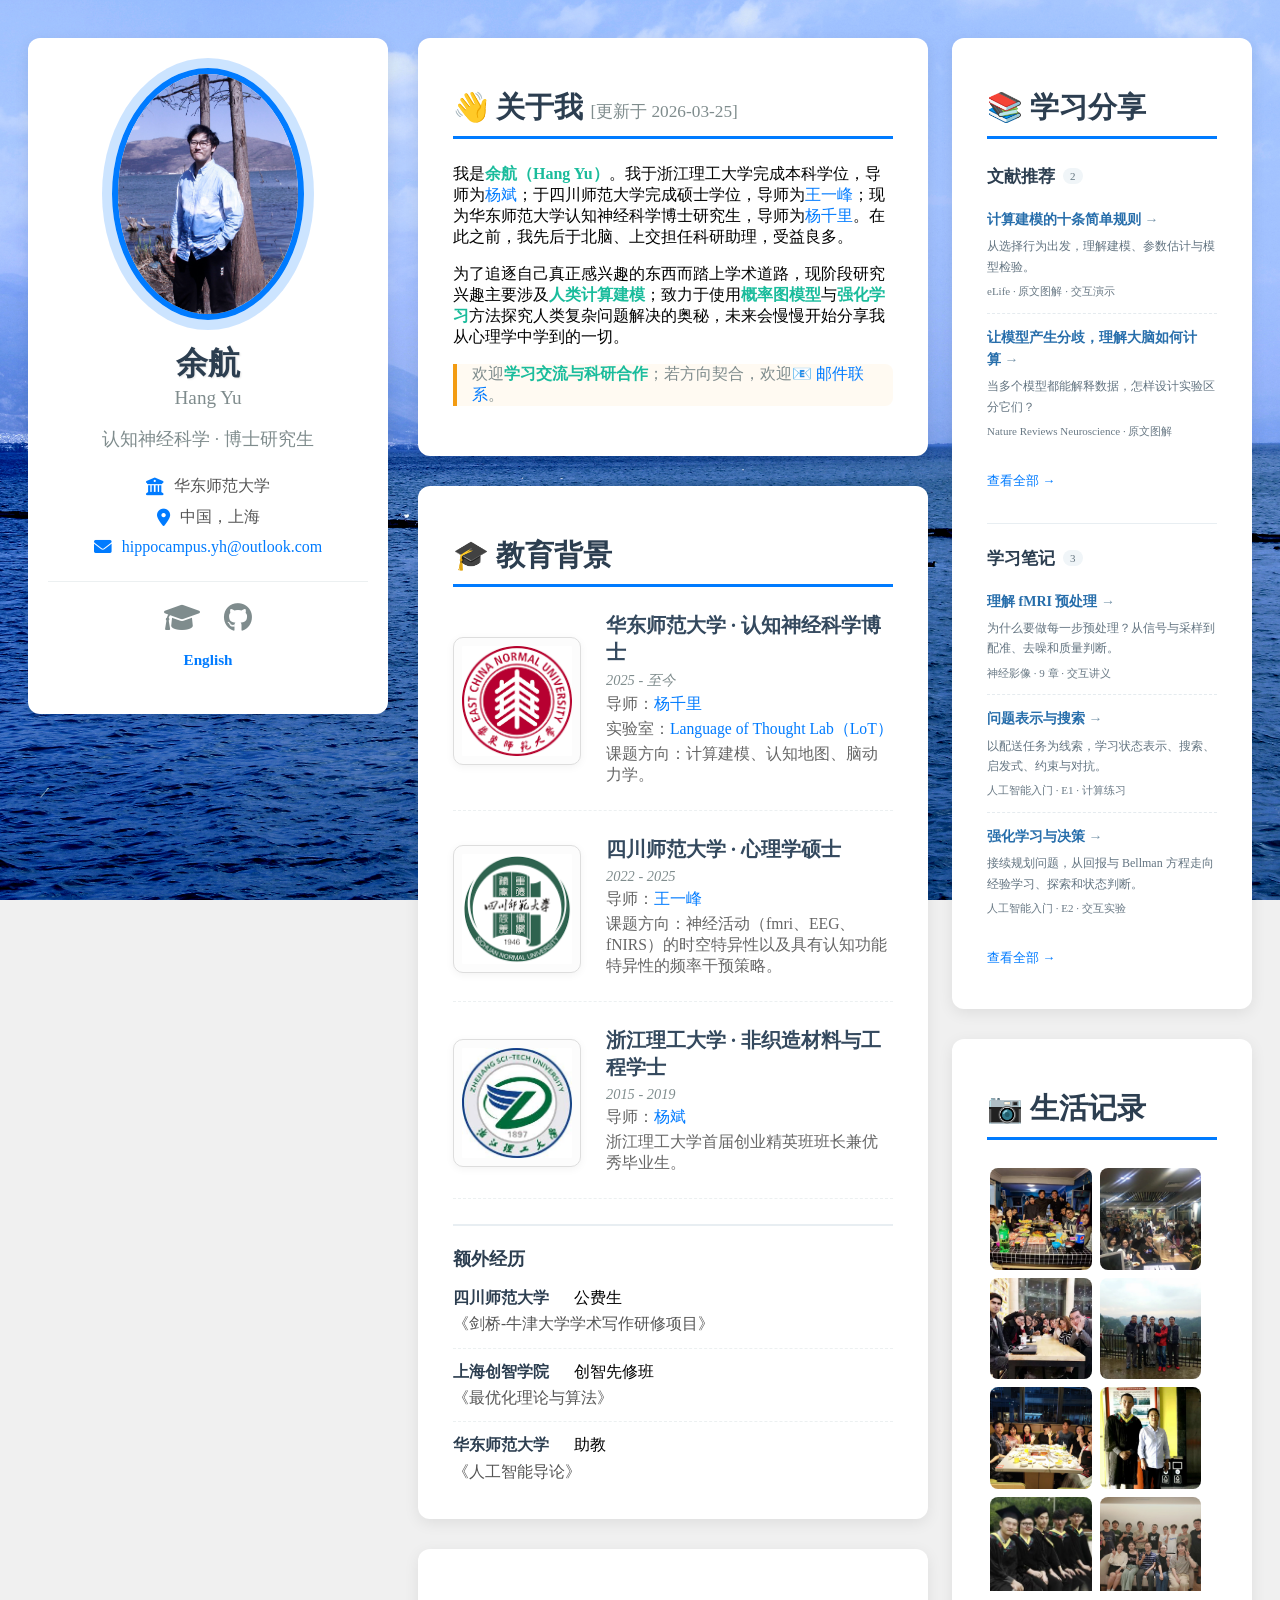
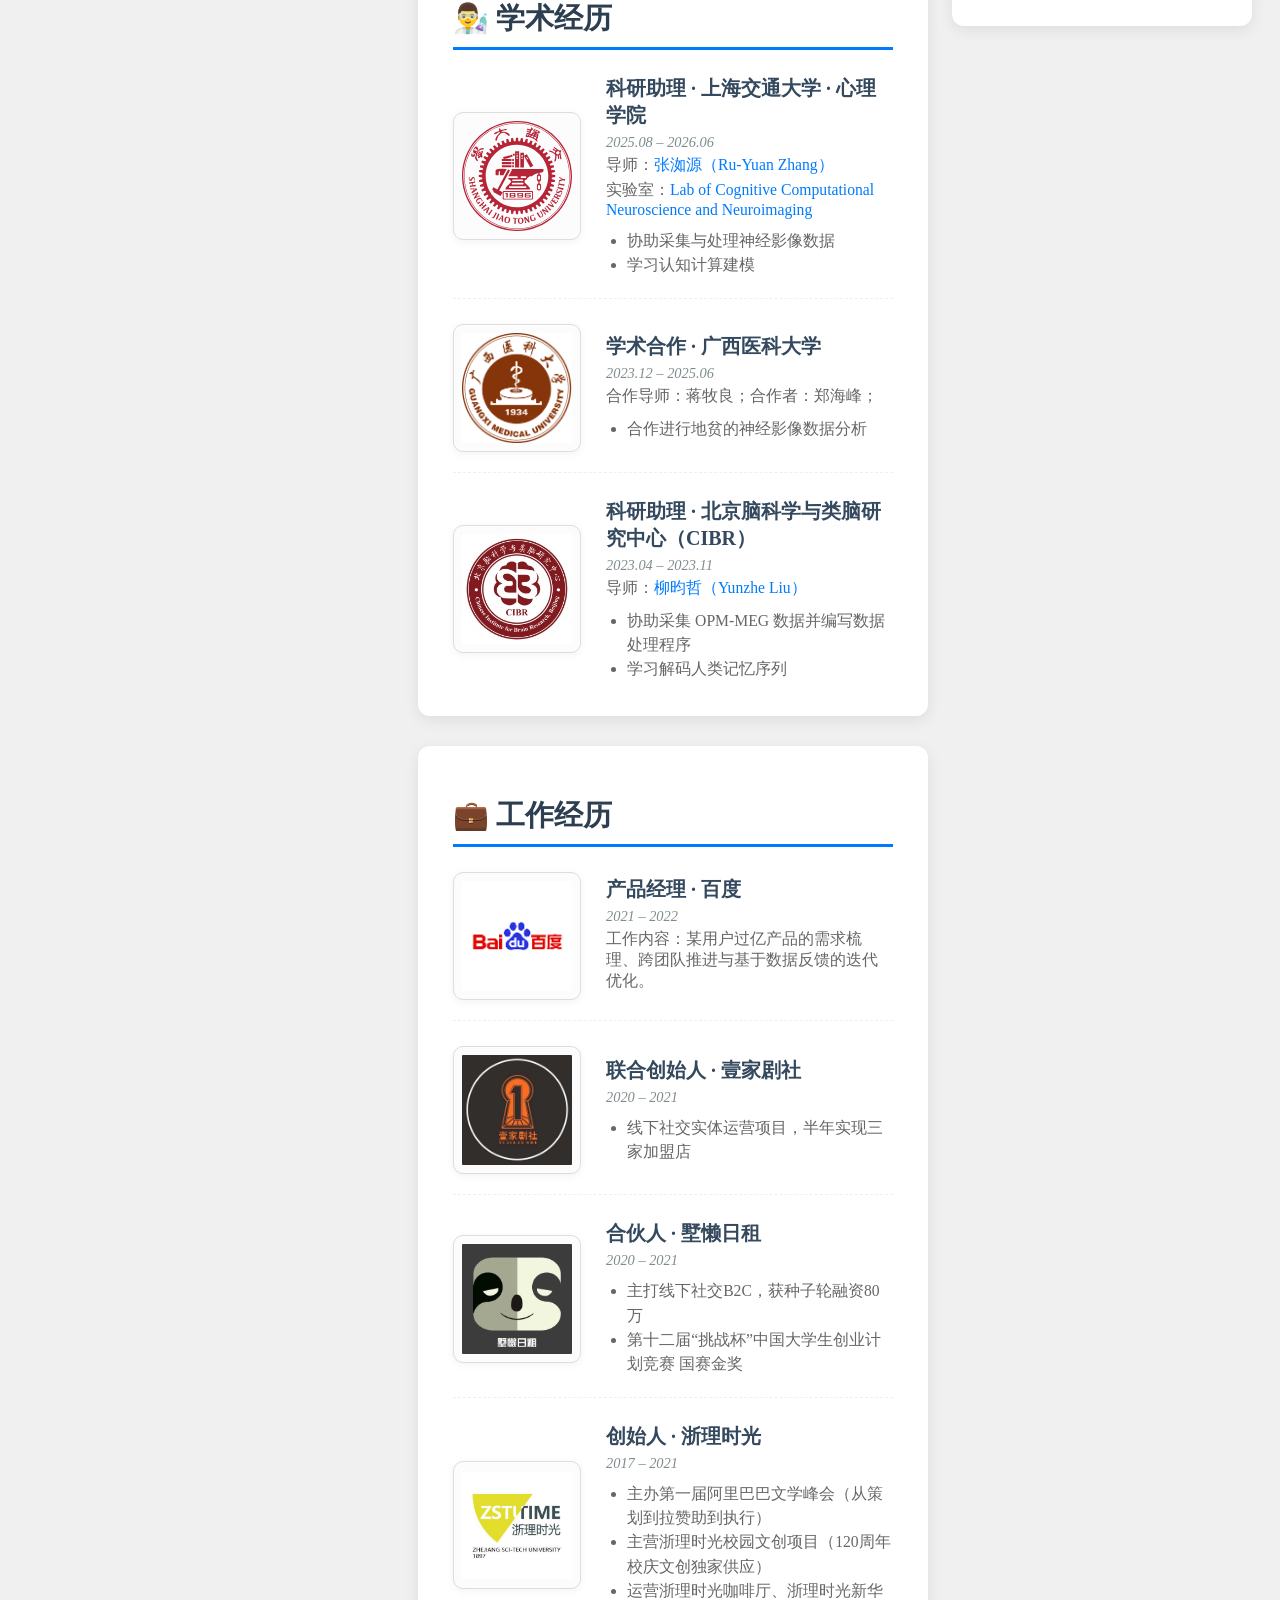
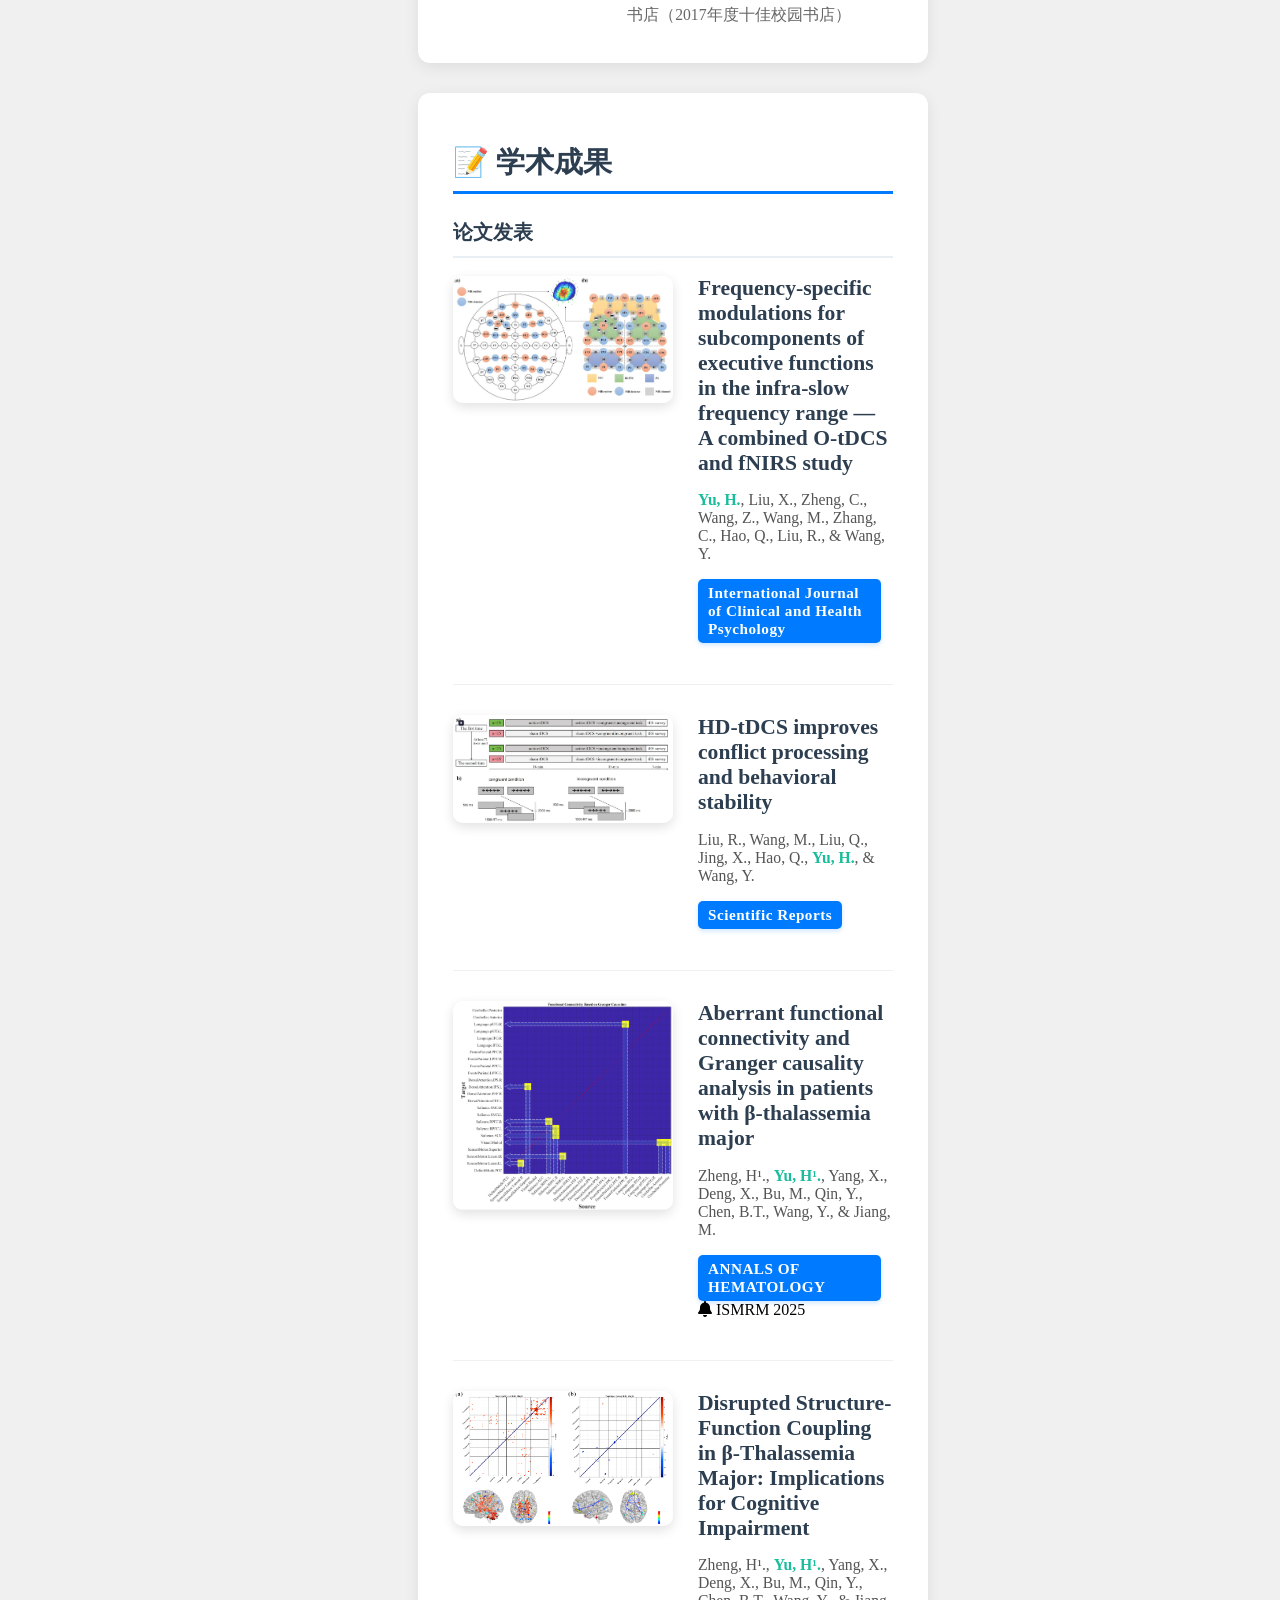
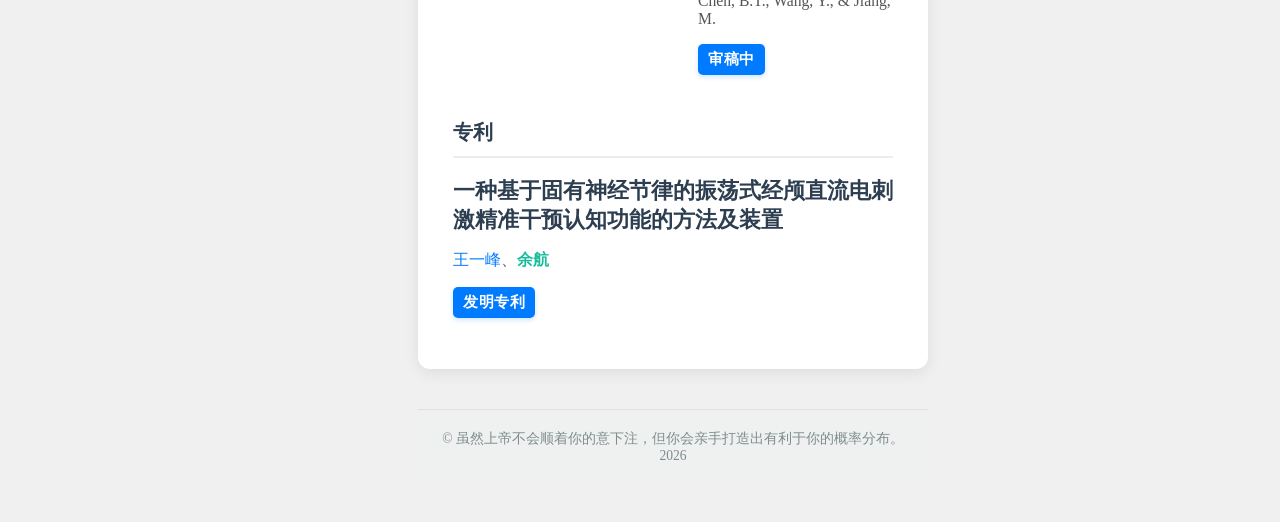
==== index.html @ a7cdc1f5 "更新" ====
<!DOCTYPE html>
<html lang="zh-CN">
<head>
    <meta charset="UTF-8">
    <meta name="viewport" content="width=device-width, initial-scale=1.0">
    <title>余航 · 个人主页</title>
    <link href="https://fonts.googleapis.com/css2?family=Roboto:wght@300;400;700&family=Noto+Sans+SC:wght@400;700&display=swap" rel="stylesheet">
    <link rel="stylesheet" href="https://cdnjs.cloudflare.com/ajax/libs/font-awesome/6.0.0-beta3/css/all.min.css">
    
    <style>
        body {
            background-image: url('images/bg.JPG'); 
            background-size: cover; 
            background-repeat: no-repeat;
            background-attachment: fixed; 
            background-position: center center;
            background-color: #f0f0f0; 
        }
        .container {
            max-width: 1560px;
            margin: 0 auto;
            padding: 30px 20px;
            display: flex;
            flex-direction: row;
            gap: 30px;
        }
        .content-columns {
            display: flex;
            flex: 1;
            gap: 24px;
            align-items: flex-start;
            min-width: 0;
        }

        h1, h2, h3 {
            color: #2c3e50;
            margin-top: 0;
            font-weight: 700;
        }
        h2 {
            font-size: 1.8em;
            padding-bottom: 8px;
            border-bottom: 3px solid #007bff;
            margin-bottom: 25px;
            padding-top: 15px;
            position: relative;
            overflow: hidden;
        }
        h2::before {
            content: '';
            position: absolute;
            bottom: 0;
            left: 0;
            width: 0;
            height: 3px;
            background-color: #007bff;
            transition: width 0.4s ease-out;
        }
        .section-card:hover h2::before {
            width: 100%;
        }

        a {
            color: #007bff;
            text-decoration: none;
            transition: color 0.3s ease, transform 0.2s ease;
        }
        a:hover {
            color: #007bff;
            text-decoration: underline;
            transform: translateY(-1px);
        }
        strong {
            font-weight: 700;
            color: #1abc9c;
        }

        .sidebar {
            width: 320px;
            flex-shrink: 0;
            background-color: #ffffff;
            border-radius: 12px;
            padding: 30px 20px;
            box-shadow: 0 4px 15px rgba(0, 0, 0, 0.08);
            text-align: center;
            position: sticky;
            top: 30px;
            align-self: flex-start;
            transition: all 0.3s ease-in-out;
        }
        .sidebar:hover {
            box-shadow: 0 8px 25px rgba(0, 0, 0, 0.12);
        }

        .sidebar-avatar {
            width: 180px;
            height: 240px; 
            border-radius: 50%; 
            object-fit: cover;
            margin-bottom: 20px;
            border: 6px solid #007bff;
            box-shadow: 0 0 0 10px rgba(0, 123, 255, 0.2); 
            transition: transform 0.4s ease-in-out;
        }

        .sidebar-avatar:hover {
            transform: scale(1.05) rotate(2deg);
            box-shadow: 0 0 0 10px rgba(0, 123, 255, 0.2); 
        }

        .sidebar-name-en {
            font-size: 2em;
            margin-bottom: 0;
            color: #2c3e50;
            text-shadow: 1px 1px 2px rgba(0,0,0,0.1);
            line-height: 1.2;
        }
        .sidebar-name-cn {
            font-size: 1.2em; 
            color: #7f8c8d;
            margin-top: 5px;
            margin-bottom: 15px;
            font-weight: 400;
        }
        
        .sidebar-title {
            color: #7f8c8d;
            margin-bottom: 25px;
            font-size: 1.1em;
        }
        .sidebar-info p {
            margin: 10px 0;
            font-size: 1em;
            color: #555;
            display: flex;
            align-items: center;
            justify-content: center;
            gap: 10px;
        }
        .sidebar-info i {
            color: #007bff;
            font-size: 1.1em;
        }
        .social-links {
            margin-top: 25px;
            border-top: 1px solid #ecf0f1;
            padding-top: 20px;
        }
        .social-links a {
            font-size: 1.8em;
            margin: 0 10px;
            color: #7f8c8d;
            transition: color 0.3s, transform 0.3s;
        }
        .social-links a:hover {
            color: #007bff;
            transform: translateY(-3px) scale(1.1);
        }
        .lang-switch {
            margin-top: 16px;
            font-size: 0.95em;
            color: #7f8c8d;
        }
        .lang-switch a {
            font-weight: 600;
        }

        .main-content {
            flex: 1;
            min-width: 0;
        }
        .share-column {
            width: 300px;
            flex-shrink: 0;
            position: sticky;
            top: 30px;
        }
        .share-card {
            margin-bottom: 0;
        }
        .share-status {
            margin: 8px 0 0;
            font-size: 1em;
            color: #666;
            line-height: 1.7;
        }
        .section-card {
            background-color: #ffffff;
            padding: 35px;
            border-radius: 12px;
            box-shadow: 0 4px 15px rgba(0, 0, 0, 0.08);
            margin-bottom: 30px;
            transition: all 0.3s ease-in-out;
        }
        .section-card:hover {
            box-shadow: 0 8px 25px rgba(0, 0, 0, 0.12);
            transform: translateY(-5px);
        }


        .photo-card { margin-top: 24px; margin-bottom: 0; }
        .photo-card:hover { transform: none; }
         .photo-grid {
            display: grid;
            grid-template-columns: repeat(2, minmax(0, 1fr));
            gap: 8px;
            max-height: 420px;
            overflow-y: auto;
            overflow-x: hidden;
            scrollbar-gutter: stable;
            scrollbar-width: thin;
            scrollbar-color: #a5b4c1 #f1f4f6;
            padding: 3px 6px 3px 3px;
            overscroll-behavior-y: contain;
        }
        .photo-grid::-webkit-scrollbar { width: 8px; }
        .photo-grid::-webkit-scrollbar-track { background: #f1f4f6; border-radius: 4px; }
        .photo-grid::-webkit-scrollbar-thumb { background: #a5b4c1; border-radius: 4px; }
        .photo-grid:not(:empty) { margin-top: 14px; }
        .photo-grid button { display: block; width: 100%; aspect-ratio: 1; padding: 0; border: 0; border-radius: 8px; overflow: hidden; cursor: zoom-in; background: #f4f7f8; }
        .photo-grid img { width: 100%; height: 100%; object-fit: cover; display: block; transition: transform 0.35s ease; }
        .photo-grid button:hover img, .photo-grid button:focus-visible img { transform: scale(1.08); }
        .photo-grid button:focus-visible { outline: 2px solid #007bff; outline-offset: 2px; }
        .lightbox { position: fixed; inset: 0; z-index: 1000; display: flex; align-items: center; justify-content: center; padding: 64px 76px 36px; }
        .lightbox[hidden] { display: none !important; }
        .lightbox-backdrop { position: absolute; inset: 0; background: rgba(20, 24, 28, 0.88); }
        .lightbox-figure { position: relative; z-index: 1; margin: 0; max-width: 100%; max-height: 100%; display: flex; flex-direction: column; align-items: center; gap: 12px; }
        .lightbox-figure img { max-width: min(1100px, 100%); max-height: calc(100vh - 150px); width: auto; height: auto; object-fit: contain; border-radius: 10px; box-shadow: 0 12px 40px rgba(0, 0, 0, 0.35); background: #111; }
        .lightbox-figure figcaption { color: #fff; font-size: 0.95em; line-height: 1.5; text-align: center; background: rgba(0, 0, 0, 0.55); border-radius: 999px; padding: 4px 12px; }
        .lightbox-figure figcaption:empty { display: none; }
        .lightbox-close, .lightbox-nav { position: absolute; z-index: 2; border: 0; background: rgba(255, 255, 255, 0.16); color: #fff; cursor: pointer; border-radius: 999px; line-height: 1; }
        .lightbox-close:hover, .lightbox-nav:hover, .lightbox-close:focus-visible, .lightbox-nav:focus-visible { background: rgba(255, 255, 255, 0.32); }
        .lightbox-close { top: 18px; right: 18px; width: 42px; height: 42px; font-size: 28px; }
        .lightbox-nav { top: 50%; width: 46px; height: 46px; font-size: 34px; transform: translateY(-50%); }
        .lightbox-prev { left: 16px; }
        .lightbox-next { right: 16px; }

        .exp-item {
            display: flex;
            margin-bottom: 25px;
            padding-bottom: 20px;
            border-bottom: 1px dashed #ecf0f1;
            align-items: center;
        }
        .exp-item:last-of-type {
            border-bottom: none;
            margin-bottom: 0;
            padding-bottom: 0;
        }
        .exp-logo {
            width: 110px;
            height: 110px;
            flex-shrink: 0;
            margin-right: 25px;
            border: 1px solid #ddd;
            border-radius: 10px;
            object-fit: contain;
            padding: 8px;
            background-color: #fcfcfc;
            box-shadow: 0 2px 8px rgba(0,0,0,0.05);
            transition: transform 0.3s ease, box-shadow 0.3s ease;
        }
        .exp-logo:hover {
            transform: scale(1.08) rotate(-2deg);
            box-shadow: 0 5px 15px rgba(0,0,0,0.1);
        }
        .exp-details {
            flex-grow: 1;
            text-align: left;
        }
        .exp-details h3 {
            font-size: 1.25em;
            margin-bottom: 5px;
            color: #34495e;
        }
        .exp-details p {
            margin: 4px 0;
            font-size: 0.98em;
            color: #666;
        }
        .exp-details .time-period {
            font-style: italic;
            color: #7f8c8d;
            font-size: 0.9em;
        }
        .exp-details a {
            font-weight: 500;
        }


        .extra-edu { margin-top: 8px; padding-top: 4px; border-top: 2px solid #e8eef2; }
        .extra-edu > h3 { font-size: 1.15em; margin: 16px 0 4px; }
        .extra-edu-list { list-style: none; margin: 0; padding: 0; }
        .extra-edu-list li { display: flex; flex-wrap: wrap; align-items: baseline; column-gap: 18px; row-gap: 2px; padding: 11px 0; border-bottom: 1px dashed #ecf0f1; font-size: 0.98em; line-height: 1.55; color: #555; }
        .extra-edu-list li:last-child { border-bottom: none; padding-bottom: 0; }
        .extra-edu-org { min-width: 6.6em; font-weight: 700; color: #2c3e50; }
        .extra-edu-role { min-width: 5.6em; font-weight: 400; color: #000; }
        .extra-edu-course { flex: 1 1 14em; }

        .publication-item {
            display: flex;
            margin-bottom: 30px;
            padding-bottom: 25px;
            border-bottom: 1px solid #f0f0f0;
            gap: 25px;
            align-items: flex-start;
            transition: background-color 0.3s;
        }
        .works-subsection .publication-item:last-of-type {
            border-bottom: none;
            margin-bottom: 0;
            padding-bottom: 0;
        }
        .works-subsection {
            margin-bottom: 4px;
        }
        .works-subsection > h3 {
            font-size: 1.22em;
            color: #2c3e50;
            margin: 28px 0 18px 0;
            font-weight: 600;
            padding-bottom: 10px;
            border-bottom: 2px solid #e8eef2;
        }
        .works-subsection:first-of-type > h3 {
            margin-top: 6px;
        }
        .patent-item {
            display: block;
            margin-bottom: 0;
            padding-bottom: 0;
        }
        .patent-item .pub-details {
            max-width: 100%;
        }
        .publication-item:hover {
            background-color: #fdfdfd;
        }
        .pub-image {
            width: 220px;
            flex-shrink: 0;
        }
        .pub-image img {
            width: 100%;
            height: auto;
            border-radius: 10px;
            box-shadow: 0 4px 12px rgba(0, 0, 0, 0.12);
            transition: transform 0.4s ease-in-out, box-shadow 0.4s ease;
        }
        .pub-image img:hover {
            transform: scale(1.05) rotate(1deg);
            box-shadow: 0 8px 20px rgba(0, 0, 0, 0.2);
        }
        .pub-details {
            flex-grow: 1;
        }
        .pub-details h3 {
            font-size: 1.35em;
            margin-bottom: 8px;
        }
        .pub-details .authors {
            margin-bottom: 12px;
            color: #555;
            font-size: 0.98em;
        }
        .pub-details .venue {
            display: inline-block;
            background-color: #007bff;
            color: white;
            padding: 5px 10px;
            border-radius: 5px;
            font-weight: 600;
            font-size: 0.95em;
            margin-right: 12px;
            letter-spacing: 0.5px;
            box-shadow: 0 2px 5px rgba(0, 123, 255, 0.2);
        }
        .pub-links a {
            margin-right: 12px;
            font-weight: 600;
            color: #007bff;
        }
        .pub-links .badge {
            float: right;
            margin-top: 2px;
        }

        .footer {
            text-align: center;
            margin-top: 40px;
            padding: 20px;
            font-size: 0.85em;
            color: #7f8c8d;
            background-color: #eef1f0;
            border-top: 1px solid #e0e0e0;
            border-radius: 0 0 12px 12px;
        }

        @media (max-width: 992px) {
            .photo-grid { grid-template-columns: repeat(auto-fill, minmax(140px, 1fr)); }
            .container {
                flex-direction: column;
                padding: 20px;
            }
            .sidebar {
                width: 100%;
                margin-bottom: 30px;
                position: static;
                top: auto;
            }
            .content-columns {
                width: 100%;
                flex-direction: column;
            }
            .share-column {
                width: 100%;
                position: static;
                top: auto;
            }
        }
        @media (max-width: 768px) {
            h2 { font-size: 1.6em; }
            .sidebar-avatar {
                width: 120px;
                height: 160px;
            }
            .sidebar-name-en { font-size: 1.8em; }
            .sidebar-name-cn { font-size: 1em; }
            .publication-item {
                flex-direction: column;
                align-items: center;
            }
            .pub-image {
                width: 80%;
                max-width: 250px;
                margin-bottom: 15px;
            }
            .pub-details {
                text-align: center;
            }
        }
        @media (max-width: 576px) {
            .extra-edu-list li { flex-direction: column; align-items: center; row-gap: 2px; text-align: center; }
            .lightbox { padding: 58px 14px 72px; }
            .lightbox-nav { top: auto; bottom: 16px; transform: none; }
            .container {
                padding: 15px;
            }
            .exp-item {
                flex-direction: column;
                text-align: center;
                align-items: center;
            }
            .exp-logo {
                margin-right: 0;
                margin-bottom: 15px;
            }
        }
    </style>
    <link rel="stylesheet" href="mobile.css" media="(max-width: 600px) and (orientation: portrait)">
<link rel="stylesheet" href="sharing.css">
</head>
<body>

    <div class="container">
        <div class="sidebar">
            
            <img src="images/hangyu.JPG" alt="余航" class="sidebar-avatar">
            
            <h1 class="sidebar-name-en">余航</h1>
            <p class="sidebar-name-cn">Hang Yu</p>

            <p class="sidebar-title">认知神经科学 · 博士研究生</p>
            
            <div class="sidebar-info">
                <p><i class="fas fa-university"></i> 华东师范大学</p>
                <p><i class="fas fa-map-marker-alt"></i> 中国，上海</p>
                <p><i class="fas fa-envelope"></i> <a href="mailto:hippocampus.yh@outlook.com">hippocampus.yh@outlook.com</a></p>
            </div>
            
            <div class="social-links">
                <a href="https://scholar.google.com/citations?user=_Ym4jM0AAAAJ&hl=zh-CN" title="Google Scholar" target="_blank"><i class="fas fa-graduation-cap"></i></a>
                <a href="https://github.com/Duke-Hange" title="GitHub" target="_blank"><i class="fab fa-github"></i></a>
            </div>
            <p class="lang-switch"><a href="en.html" lang="en" hreflang="en">English</a></p>
        </div>

        <div class="content-columns">
        <div class="main-content">

            <div class="section-card">
                <h2>👋 关于我 <span style="font-size: 0.6em; color: #7f8c8d; font-weight: normal;">[更新于 2026-03-25]</span></h2>
                <p>我是<strong>余航（Hang Yu）</strong>。我于浙江理工大学完成本科学位，导师为<a href="https://yjsxt.zstu.edu.cn/open/dsfc/search/F56F7CC7AD773059E0530100007F4C41" target="_blank" rel="noopener noreferrer">杨斌</a>；于四川师范大学完成硕士学位，导师为<a href="https://ibps.sicnu.edu.cn/p/16/?StId=st_app_news_i_x638514610151893184" target="_blank" rel="noopener noreferrer">王一峰</a>；现为华东师范大学认知神经科学博士研究生，导师为<a href="https://faculty.ecnu.edu.cn/_s9/yql2/main.psp" target="_blank" rel="noopener noreferrer">杨千里</a>。在此之前，我先后于北脑、上交担任科研助理，受益良多。</p>

                <p>为了追逐自己真正感兴趣的东西而踏上学术道路，现阶段研究兴趣主要涉及<strong>人类计算建模</strong>；致力于使用<strong>概率图模型</strong>与<strong>强化学习</strong>方法探究人类复杂问题解决的奥秘，未来会慢慢开始分享我从心理学中学到的一切。</p>

                                <blockquote style="border-left: 4px solid #f39c12; padding-left: 15px; margin: 15px 0; color: #7f8c8d; background-color: #fffaf2; border-radius: 0 8px 8px 0;">
                    <p style="margin: 0;">欢迎<strong>学习交流与科研合作</strong>；若方向契合，欢迎<a href="mailto:hippocampus.yh@outlook.com">📧 邮件联系</a>。</p>
                </blockquote>
            </div>

            <div class="section-card">
                <h2>🎓 教育背景</h2>

                <div class="exp-item">
                    <img src="images/Schools/华东师范大学.png" alt="华东师范大学" class="exp-logo">
                    <div class="exp-details">
                        <h3>华东师范大学 · 认知神经科学博士</h3>
                        <p class="time-period">2025 - 至今</p>
                        <p>导师：<a href="https://faculty.ecnu.edu.cn/_s9/yql2/main.psp" target="_blank" rel="noopener noreferrer">杨千里</a></p>
                        <p>实验室：<a href="https://qyanglab.github.io/about/" target="_blank" rel="noopener noreferrer">Language of Thought Lab（LoT）</a></p>
                        <p>课题方向：计算建模、认知地图、脑动力学。</p>
                    </div>
                </div>

                <div class="exp-item">
                    <img src="images/Schools/四川师范大学.png" alt="四川师范大学" class="exp-logo">
                    <div class="exp-details">
                        <h3>四川师范大学 · 心理学硕士</h3>
                        <p class="time-period">2022 - 2025</p>
                        <p>导师：<a href="https://ibps.sicnu.edu.cn/p/16/?StId=st_app_news_i_x638514610151893184" target="_blank" rel="noopener noreferrer">王一峰</a></p>
                        <p>课题方向：神经活动（fmri、EEG、fNIRS）的时空特异性以及具有认知功能特异性的频率干预策略。</p>
                    </div>
                </div>

                <div class="exp-item">
                    <img src="images/Schools/浙江理工大学.jpg" alt="浙江理工大学" class="exp-logo">
                    <div class="exp-details">
                        <h3>浙江理工大学 · 非织造材料与工程学士</h3>
                        <p class="time-period">2015 - 2019</p>
                        <p>导师：<a href="https://yjsxt.zstu.edu.cn/open/dsfc/search/F56F7CC7AD773059E0530100007F4C41" target="_blank" rel="noopener noreferrer">杨斌</a></p>
                        <p>浙江理工大学首届创业精英班班长兼优秀毕业生。</p>
                    </div>
                </div>

                <div class="extra-edu" id="extra-edu">
                    <h3>额外经历</h3>
                    <ul class="extra-edu-list">
                        <li>
                            <span class="extra-edu-org">四川师范大学</span>
                            <span class="extra-edu-role">公费生</span>
                            <span class="extra-edu-course">《剑桥-牛津大学学术写作研修项目》</span>
                        </li>
                        <li>
                            <span class="extra-edu-org">上海创智学院</span>
                            <span class="extra-edu-role">创智先修班</span>
                            <span class="extra-edu-course">《最优化理论与算法》</span>
                        </li>
                        <li>
                            <span class="extra-edu-org">华东师范大学</span>
                            <span class="extra-edu-role">助教</span>
                            <span class="extra-edu-course">《人工智能导论》</span>
                        </li>
                    </ul>
                </div>
            </div>

            <div class="section-card">
                <h2>👨‍🔬 学术经历</h2>

                <div class="exp-item">
                    <img src="images/Schools/上海交通大学.svg" alt="上海交通大学" class="exp-logo">
                    <div class="exp-details">
                        <h3>科研助理 · 上海交通大学 · 心理学院</h3>
                        <p class="time-period">2025.08 – 2026.06</p>
                        <p>导师：<a href="https://www.psy.pku.edu.cn/szdw/qzjy/jsyjy/zhry/index.htm" target="_blank" rel="noopener noreferrer">张洳源（Ru-Yuan Zhang）</a></p>
                        <p>实验室：<a href="https://ruyuanzhang.github.io/people.html" target="_blank" rel="noopener noreferrer">Lab of Cognitive Computational Neuroscience and Neuroimaging</a></p>
                        <ul style="margin: 10px 0 0 0; padding-left: 1.35em; color: #666; font-size: 0.98em; line-height: 1.55;">
                            <li>协助采集与处理神经影像数据</li>
                            <li>学习认知计算建模</li>
                        </ul>
                    </div>
                </div>

                <div class="exp-item">
                    <img src="images/Schools/广西医科大学.png" alt="广西医科大学" class="exp-logo">
                    <div class="exp-details">
                        <h3>学术合作 · 广西医科大学</h3>
                        <p class="time-period">2023.12 – 2025.06</p>
                        <p>合作导师：蒋牧良；合作者：郑海峰；</p>
                        <ul style="margin: 10px 0 0 0; padding-left: 1.35em; color: #666; font-size: 0.98em; line-height: 1.55;">
                            <li>合作进行地贫的神经影像数据分析</li>
                        </ul>
                    </div>
                </div>

                <div class="exp-item">
                    <img src="images/Schools/北京脑科学与类脑研究中心.jpg" alt="北京脑科学与类脑研究中心" class="exp-logo">
                    <div class="exp-details">
                        <h3>科研助理 · 北京脑科学与类脑研究中心（CIBR）</h3>
                        <p class="time-period">2023.04 – 2023.11</p>
                        <p>导师：<a href="https://brain.bnu.edu.cn/kytd/jsyjy/Ljs/18e25c12984e48eb966932924b9b76c7.htm" target="_blank" rel="noopener noreferrer">柳昀哲（Yunzhe Liu）</a></p>
                        <ul style="margin: 10px 0 0 0; padding-left: 1.35em; color: #666; font-size: 0.98em; line-height: 1.55;">
                            <li>协助采集 OPM-MEG 数据并编写数据处理程序</li>
                            <li>学习解码人类记忆序列</li>
                        </ul>
                    </div>
                </div>

            </div>

            <div class="section-card">
                <h2>💼 工作经历</h2>

                <div class="exp-item">
                    <img src="images/Schools/百度.png" alt="百度" class="exp-logo">
                    <div class="exp-details">
                        <h3>产品经理 · 百度</h3>
                        <p class="time-period">2021 – 2022</p>
                        <p>工作内容：某用户过亿产品的需求梳理、跨团队推进与基于数据反馈的迭代优化。</p>
                    </div>
                </div>

                <div class="exp-item">
                    <img src="images/Schools/壹家剧社.jpg" alt="壹家剧社" class="exp-logo">
                    <div class="exp-details">
                        <h3>联合创始人 · 壹家剧社</h3>
                        <p class="time-period">2020 – 2021</p>
                        <ul style="margin: 10px 0 0 0; padding-left: 1.35em; color: #666; font-size: 0.98em; line-height: 1.55;">
                            <li>线下社交实体运营项目，半年实现三家加盟店</li>
                        </ul>
                    </div>
                </div>

                <div class="exp-item">
                    <img src="images/Schools/墅懒日租.jpg" alt="墅懒日租" class="exp-logo">
                    <div class="exp-details">
                        <h3>合伙人 · 墅懒日租</h3>
                        <p class="time-period">2020 – 2021</p>
                        <ul style="margin: 10px 0 0 0; padding-left: 1.35em; color: #666; font-size: 0.98em; line-height: 1.55;">
                            <li>主打线下社交B2C，获种子轮融资80万</li>
                            <li>第十二届“挑战杯”中国大学生创业计划竞赛 国赛金奖</li>
                        </ul>
                    </div>
                </div>

                <div class="exp-item">
                    <img src="images/Schools/浙理时光.jpg" alt="浙理时光" class="exp-logo">
                    <div class="exp-details">
                        <h3>创始人 · 浙理时光</h3>
                        <p class="time-period">2017 – 2021</p>
                        <ul style="margin: 10px 0 0 0; padding-left: 1.35em; color: #666; font-size: 0.98em; line-height: 1.55;">
                            <li>主办第一届阿里巴巴文学峰会（从策划到拉赞助到执行）</li>
                            <li>主营浙理时光校园文创项目（120周年校庆文创独家供应）</li>
                            <li>运营浙理时光咖啡厅、浙理时光新华书店（2017年度十佳校园书店）</li>
                        </ul>
                    </div>
                </div>
            </div>

            <div class="section-card">
                <h2>📝 学术成果</h2>

                <div class="works-subsection">
                    <h3>论文发表</h3>

                <div class="publication-item">
                    <div class="pub-image">
                        <img src="images/publications/International Journal of Clinical and Health Psychology.png" alt="论文配图">
                    </div>
                    <div class="pub-details">
                        <h3>Frequency-specific modulations for subcomponents of executive functions in the infra-slow frequency range — A combined O-tDCS and fNIRS study</h3>
                        <p class="authors"><strong>Yu, H.</strong>, Liu, X., Zheng, C., Wang, Z., Wang, M., Zhang, C., Hao, Q., Liu, R., & Wang, Y.</p>
                        <p>
                            <span class="venue">International Journal of Clinical and Health Psychology</span>
                        </p>
                    </div>
                </div>
                
                <div class="publication-item">
                    <div class="pub-image">
                        <img src="images/publications/Scientific Reports.png" alt="论文配图">
                    </div>
                    <div class="pub-details">
                        <h3>HD-tDCS improves conflict processing and behavioral stability</h3>
                        <p class="authors">Liu, R., Wang, M., Liu, Q., Jing, X., Hao, Q., <strong>Yu, H.</strong>, & Wang, Y.</p>
                        <p>
                            <span class="venue">Scientific Reports</span>
                        </p>
                    </div>
                </div>
                
                <div class="publication-item">
                    <div class="pub-image">
                        <img src="images/publications/ANNALS OF HEMATOLOGY.png" alt="论文配图">
                    </div>
                    <div class="pub-details">
                        <h3>Aberrant functional connectivity and Granger causality analysis in patients with β-thalassemia major</h3>
                        <p class="authors">Zheng, H¹., <strong>Yu, H¹.</strong>, Yang, X., Deng, X., Bu, M., Qin, Y., Chen, B.T., Wang, Y., & Jiang, M.</p>
                        <p>
                            <span class="venue">ANNALS OF HEMATOLOGY</span>
                            <span class="pub-links">
                                <i class="fas fa-bell"></i> ISMRM 2025
                            </span>
                        </p>
                    </div>
                </div>

                <div class="publication-item">
                    <div class="pub-image">
                        <img src="images/publications/under review1.png" alt="论文配图">
                    </div>
                    <div class="pub-details">
                        <h3>Disrupted Structure-Function Coupling in β-Thalassemia Major: Implications for Cognitive Impairment</h3>
                        <p class="authors">Zheng, H¹., <strong>Yu, H¹.</strong>, Yang, X., Deng, X., Bu, M., Qin, Y., Chen, B.T., Wang, Y., & Jiang, M.</p>
                        <p>
                            <span class="venue">审稿中</span>
                        </p>
                    </div>
                </div>
                </div>

                <div class="works-subsection">
                    <h3>专利</h3>
                <div class="patent-item">
                    <div class="pub-details">
                        <h3>一种基于固有神经节律的振荡式经颅直流电刺激精准干预认知功能的方法及装置</h3>
                        <p class="authors"><a href="https://ibps.sicnu.edu.cn/p/16/?StId=st_app_news_i_x638514610151893184" target="_blank" rel="noopener noreferrer">王一峰</a>、<strong>余航</strong></p>
                        <p>
                            <span class="venue">发明专利</span>
                        </p>
                    </div>
                </div>
                </div>
            </div>
            


            <div class="footer">
                &copy; 虽然上帝不会顺着你的意下注，但你会亲手打造出有利于你的概率分布。2026
            </div>

        </div>

        <div class="share-column">
            <div class="section-card share-card">
<!-- SHARING:START -->
<h2>📚 学习分享</h2><section class="share-section"><h3>文献推荐<span class="share-count">2</span></h3><ul class="share-list"><li><a class="share-entry" href="learning/ten-simple-rules/index.html"><span class="share-entry-title">计算建模的十条简单规则</span><span class="share-entry-summary">从选择行为出发，理解建模、参数估计与模型检验。</span><span class="share-entry-meta">eLife · 原文图解 · 交互演示</span></a></li><li><a class="share-entry" href="learning/model-disagreement/index.html"><span class="share-entry-title">让模型产生分歧，理解大脑如何计算</span><span class="share-entry-summary">当多个模型都能解释数据，怎样设计实验区分它们？</span><span class="share-entry-meta">Nature Reviews Neuroscience · 原文图解</span></a></li></ul><a class="share-more" href="learning/index.html#papers">查看全部 →</a></section><section class="share-section"><h3>学习笔记<span class="share-count">3</span></h3><ul class="share-list"><li><a class="share-entry" href="learning/fmri/index.html"><span class="share-entry-title">理解 fMRI 预处理</span><span class="share-entry-summary">为什么要做每一步预处理？从信号与采样到配准、去噪和质量判断。</span><span class="share-entry-meta">神经影像 · 9 章 · 交互讲义</span></a></li><li><a class="share-entry" href="learning/planning.html"><span class="share-entry-title">问题表示与搜索</span><span class="share-entry-summary">以配送任务为线索，学习状态表示、搜索、启发式、约束与对抗。</span><span class="share-entry-meta">人工智能入门 · E1 · 计算练习</span></a></li><li><a class="share-entry" href="learning/reinforcement-learning.html"><span class="share-entry-title">强化学习与决策</span><span class="share-entry-summary">接续规划问题，从回报与 Bellman 方程走向经验学习、探索和状态判断。</span><span class="share-entry-meta">人工智能入门 · E2 · 交互实验</span></a></li></ul><a class="share-more" href="learning/index.html#notes">查看全部 →</a></section>
<!-- SHARING:END -->
            </div>
            <div class="section-card photo-card" id="photo-wall">
                <h2>📷 生活记录</h2>
                <p class="share-status" id="photo-empty">照片整理中，敬请期待。</p>
                <div class="photo-grid" id="photo-grid" tabindex="0" role="region" aria-label="生活记录照片，可上下滚动"></div>
            </div>
        </div>

        </div>
    </div>

    <div class="lightbox" id="lightbox" hidden role="dialog" aria-modal="true" aria-label="照片大图">
        <div class="lightbox-backdrop" data-close></div>
        <button type="button" class="lightbox-close" data-close aria-label="关闭">&times;</button>
        <button type="button" class="lightbox-nav lightbox-prev" data-dir="-1" aria-label="上一张">&#8249;</button>
        <figure class="lightbox-figure">
            <img id="lightbox-img" alt="">
            <figcaption id="lightbox-caption"></figcaption>
        </figure>
        <button type="button" class="lightbox-nav lightbox-next" data-dir="1" aria-label="下一张">&#8250;</button>
    </div>
    <script>
        (function () {
            // 把照片放进 images/gallery/，再按展示顺序在这里加一行。
            var photos = [
                { src: "images/gallery/e4e65f913625fce0bdfc4d09f01e3a0d.jpg" },
                { src: "images/gallery/938055a9c01a00c10e88fcbe9aac6922.jpg" },
                { src: "images/gallery/073a92040b01f8bce9a824e8c49d749d.jpg" },
                { src: "images/gallery/a0fbd30115f141498cb03b48a7bd88da.jpg" },
                { src: "images/gallery/50c6ce83ad5f0d05f6d3ead775083ddc.jpg" },
                { src: "images/gallery/499f60e59b5e09e370ba931355e9cdb1.jpg" },
                { src: "images/gallery/55c0759192a7a3bc5d409cb82c840f0c.jpg" },
                { src: "images/gallery/9ab128324b802de9d027278e4a68306e.jpg" },
                { src: "images/gallery/2608f691109663d0e6fbc2acf3442b5e.jpg" },
                { src: "images/gallery/bfcc7fec934da76865ec6d1dd38a2084.jpg" },
                { src: "images/gallery/e7c68b3701930525185c30d1e17d5a7d.jpg" },
                { src: "images/gallery/c6b4b9dea634e9e4646fc2f12588dded.jpg" },
                { src: "images/gallery/d41b92f915d241d4b29408f112491643.jpg" },
                { src: "images/gallery/e61296badb11257cb4866fc195760b66.jpg" },
                { src: "images/gallery/fd4267094bf5a39e35c76e954e9d0e58.jpg" },
                { src: "images/gallery/a60366633bc785e1cd83e99a486911f1.jpg" },
            ];
            var grid = document.getElementById("photo-grid");
            var empty = document.getElementById("photo-empty");
            var lightbox = document.getElementById("lightbox");
            var lightboxImg = document.getElementById("lightbox-img");
            var lightboxCaption = document.getElementById("lightbox-caption");
            var prevButton = lightbox.querySelector(".lightbox-prev");
            var nextButton = lightbox.querySelector(".lightbox-next");
            var index = 0;
            var lastTrigger = null;

            if (!photos.length) return;
            empty.hidden = true;
            prevButton.hidden = nextButton.hidden = photos.length < 2;

            photos.forEach(function (photo, i) {
                var button = document.createElement("button");
                var img = document.createElement("img");
                var label = photo.alt || ("照片 " + (i + 1));
                button.type = "button";
                button.setAttribute("aria-label", "查看大图：" + label);
                img.src = photo.src;
                img.alt = photo.alt || "";
                img.loading = "lazy";
                button.appendChild(img);
                button.addEventListener("click", function () {
                    lastTrigger = button;
                    openAt(i);
                });
                grid.appendChild(button);
            });

            function openAt(i) {
                index = (i + photos.length) % photos.length;
                var photo = photos[index];
                var caption = photo.alt || "";
                lightboxImg.src = photo.src;
                lightboxImg.alt = caption;
                lightboxCaption.textContent = photos.length > 1
                    ? ((index + 1) + " / " + photos.length + (caption ? "  " + caption : ""))
                    : caption;
                lightbox.hidden = false;
                document.body.style.overflow = "hidden";
                lightbox.querySelector(".lightbox-close").focus();
            }

            function closeLightbox() {
                lightbox.hidden = true;
                lightboxImg.removeAttribute("src");
                document.body.style.overflow = "";
                if (lastTrigger) lastTrigger.focus();
            }

            lightbox.addEventListener("click", function (event) {
                if (event.target.closest("[data-close]")) {
                    closeLightbox();
                    return;
                }
                var dir = event.target.closest("[data-dir]");
                if (dir) openAt(index + Number(dir.getAttribute("data-dir")));
            });

            document.addEventListener("keydown", function (event) {
                if (lightbox.hidden) return;
                if (event.key === "Escape") closeLightbox();
                if (event.key === "ArrowLeft" && photos.length > 1) openAt(index - 1);
                if (event.key === "ArrowRight" && photos.length > 1) openAt(index + 1);
            });
        })();
    </script>

</body>
</html>
---- mobile.css ----
/* Shared by both languages; desktop and landscape styles remain unchanged. */
@media (max-width: 600px) and (orientation: portrait) {
    body {
        margin: 0;
        font-family: -apple-system, BlinkMacSystemFont, "Segoe UI", "Noto Sans SC", sans-serif;
        font-size: 15px;
        line-height: 1.75;
        background-attachment: scroll;
    }
    .container, .container * { box-sizing: border-box; }
    .container { padding: 14px; gap: 18px; }
    .content-columns { gap: 18px; }
    .main-content, .share-column { width: 100%; min-width: 0; }
    .sidebar {
        display: grid;
        grid-template-columns: 88px minmax(0, 1fr);
        column-gap: 20px;
        padding: 22px 20px;
        margin-bottom: 0;
        text-align: left;
    }
    .sidebar-avatar {
        grid-column: 1;
        grid-row: 1 / 4;
        width: 88px;
        height: 116px;
        border-width: 3px;
        box-shadow: 0 0 0 5px rgba(0, 123, 255, 0.15);
        margin: 4px 0 0;
        align-self: center;
    }
    .sidebar-name-en { grid-column: 2; font-size: 27px; margin: 2px 0 0; }
    .sidebar-name-cn { grid-column: 2; margin: 4px 0; font-size: 15px; }
    .sidebar-title { grid-column: 2; font-size: 13px; margin: 4px 0 0; line-height: 1.6; }
    .sidebar-info { grid-column: 1 / -1; margin-top: 18px; }
    .sidebar-info p { justify-content: flex-start; font-size: 13px; margin: 7px 0; }
    .sidebar-info a { min-width: 0; overflow-wrap: anywhere; }
    .sidebar-info i { flex-shrink: 0; }
    .social-links {
        grid-column: 1 / -1;
        display: flex;
        gap: 12px;
        padding-top: 12px;
        margin-top: 12px;
    }
    .social-links a { margin: 0; min-width: 44px; min-height: 44px; display: grid; place-items: center; }
    .lang-switch { grid-column: 1 / -1; margin: 8px 0 0; }
    .lang-switch a { display: inline-block; padding: 8px 0; }
    .section-card { padding: 22px 18px; margin-bottom: 18px; }
    .section-card:hover { transform: none; }
    h2 { font-size: 21px; margin-bottom: 20px; padding-top: 0; line-height: 1.5; }
    h2 span { display: block; margin-top: 5px; }
    .section-card > p { margin: 12px 0; }
    blockquote { margin-left: 0 !important; margin-right: 0 !important; }
    .exp-item { flex-direction: row; align-items: flex-start; gap: 12px; text-align: left; margin-bottom: 20px; padding-bottom: 20px; }
    .exp-logo { width: 48px; height: 48px; padding: 4px; margin: 3px 0 0; border-radius: 8px; }
    .exp-details { min-width: 0; flex: 1; }
    .exp-details h3 { font-size: 16px; line-height: 1.55; }
    .exp-details p, .exp-details ul { font-size: 13px !important; line-height: 1.75 !important; }
    .exp-details .time-period { font-size: 12px !important; }
    .exp-details a, .pub-details { overflow-wrap: anywhere; }
    .extra-edu-list li { flex-direction: row; align-items: baseline; text-align: left; gap: 3px 12px; font-size: 13px; }
    .extra-edu-org, .extra-edu-role { min-width: 0; }
    .extra-edu-course { flex: 1 1 100%; }
    .publication-item { display: block; text-align: left; margin-bottom: 22px; padding-bottom: 22px; }
    .publication-item::after { content: ""; display: block; clear: both; }
    .pub-image { float: left; width: 82px; max-width: 30%; margin: 3px 14px 8px 0; }
    .pub-image img { display: block; border-radius: 6px; }
    .pub-details { text-align: left; }
    .pub-details h3 { font-size: 16px; line-height: 1.6; margin-bottom: 10px; }
    .pub-details .authors { font-size: 12px; line-height: 1.7; margin-bottom: 10px; }
    .venue { font-size: 11px !important; line-height: 1.6; letter-spacing: 0 !important; max-width: 100%; }
    .pub-links { font-size: 12px; }
    .photo-card { margin-top: 18px; margin-bottom: 0; }
    .photo-grid { grid-template-columns: repeat(2, minmax(0, 1fr)); max-height: min(360px, 50svh); }
    .lightbox { padding: 60px 12px 82px; }
    .lightbox-figure img { max-height: calc(100svh - 170px); }
    .lightbox-close, .lightbox-nav { width: 48px; height: 48px; }
    .lightbox-nav { top: auto; bottom: max(16px, env(safe-area-inset-bottom)); transform: none; }
    .footer { margin-top: 22px; padding: 16px 10px; font-size: 11px; }
}
---- sharing.css ----
/* Learning links: scoped to preserve the existing CV layout. */
.share-section + .share-section { margin-top: 25px; padding-top: 22px; border-top: 1px solid #e8eef2; }
.share-section h3 { display: flex; align-items: center; gap: 8px; font-size: 1.08em; margin: 0 0 8px; }
.share-count { font-size: 11px; font-weight: 400; color: #667782; background: #f0f5f8; border-radius: 20px; padding: 2px 7px; }
.share-list { padding: 0; margin: 0; list-style: none; }
.share-list li + li { border-top: 1px dashed #e5ebef; }
.share-entry { display: block; padding: 13px 0; color: #34495e; }
.share-entry:hover { transform: none; text-decoration: none; }
.share-entry:focus-visible { outline: 2px solid #007bff; outline-offset: 4px; border-radius: 3px; }
.share-entry-title { display: block; color: #276eab; font-size: 14px; font-weight: 600; line-height: 1.6; overflow-wrap: anywhere; }
.share-entry-title::after { content: " →"; color: #7895aa; white-space: nowrap; }
.share-entry:hover .share-entry-title { color: #0056b3; text-decoration: underline; text-underline-offset: 3px; }
.share-entry-summary { display: block; margin-top: 5px; font-size: 12px; line-height: 1.7; color: #637481; }
.share-entry-meta { display: block; margin-top: 6px; font-size: 11px; line-height: 1.5; color: #697985; }
.share-more { display: inline-block; margin-top: 12px; font-size: 13px; line-height: 1.6; padding: 6px 0; }
.share-caption { font-size: 12px; line-height: 1.7; color: #637481; margin: -10px 0 20px; }
/* Keep the gallery reachable when the expanded sidebar exceeds the screen. */
.share-column { position: static; }
@media (max-width: 600px) and (orientation: portrait) {
    .share-entry { padding: 15px 0; }
    .share-entry-title { font-size: 15px; }
    .share-entry-summary { font-size: 13px; }
}
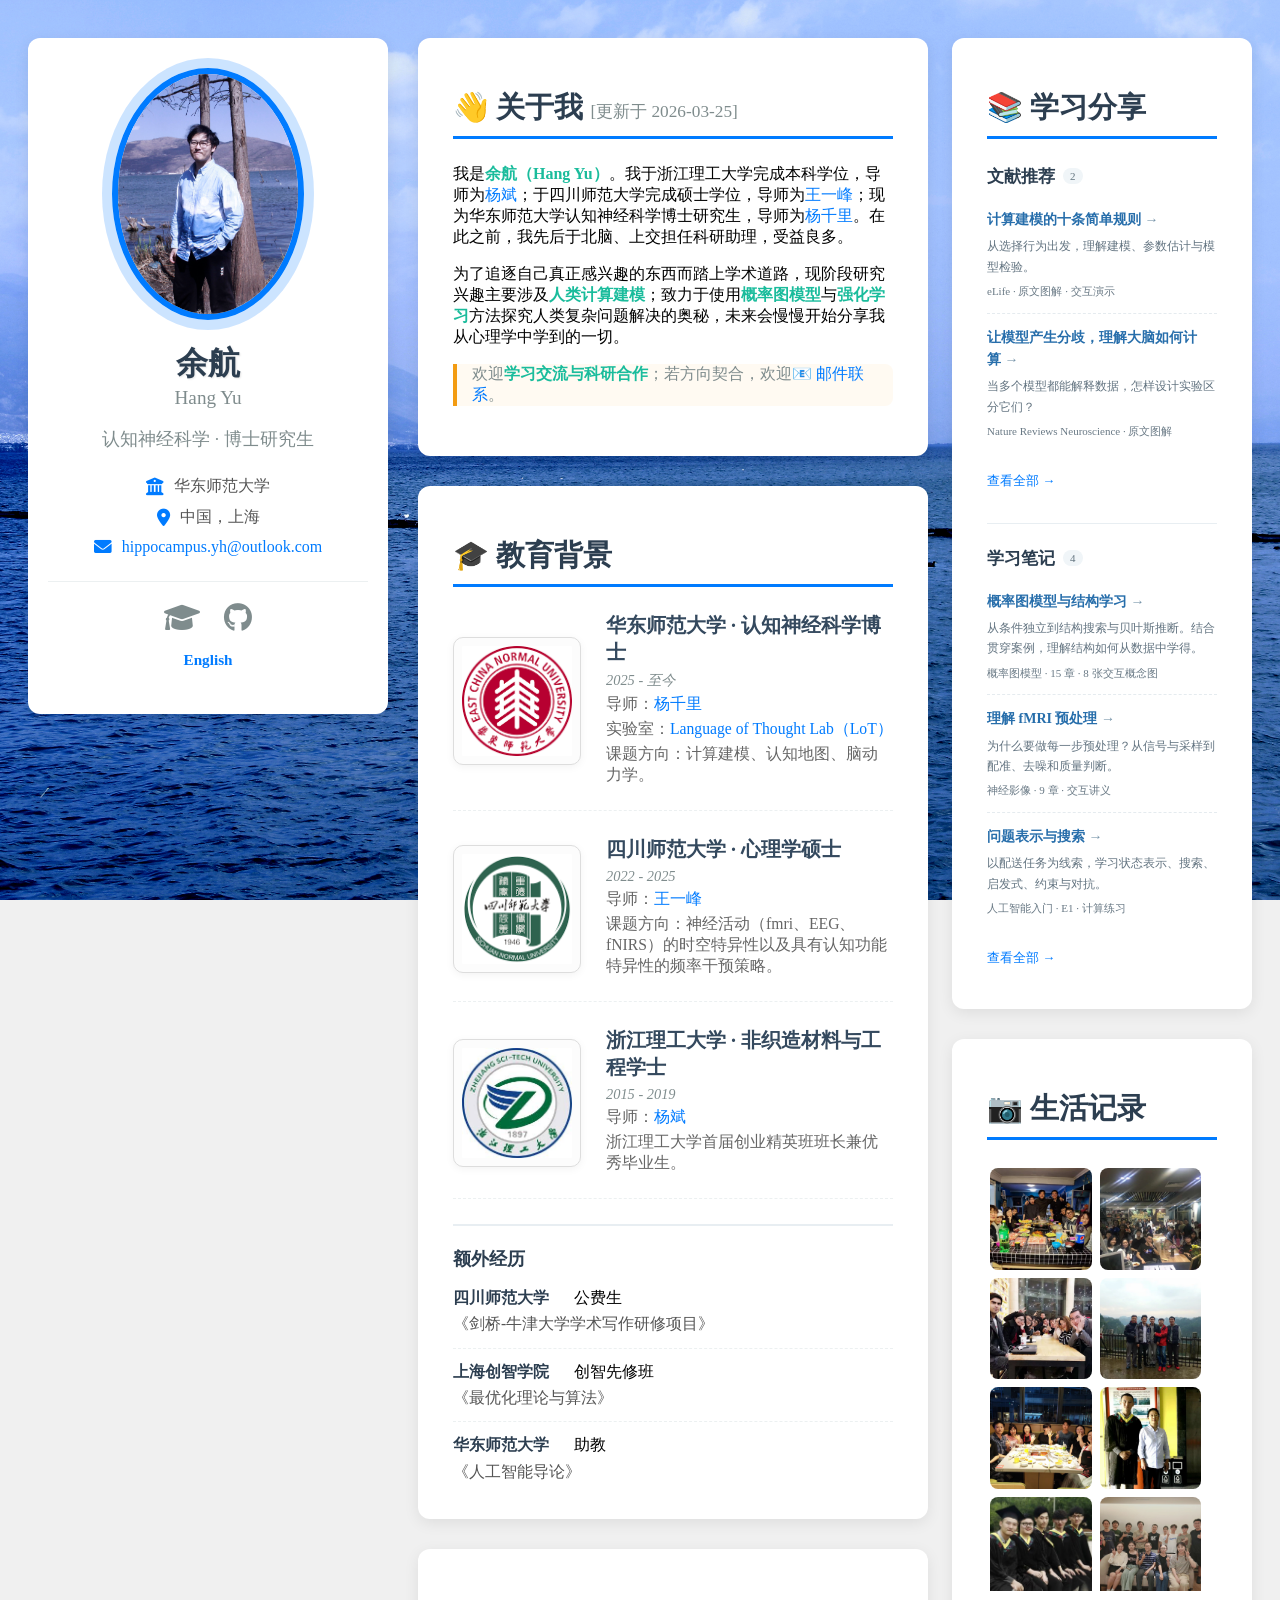
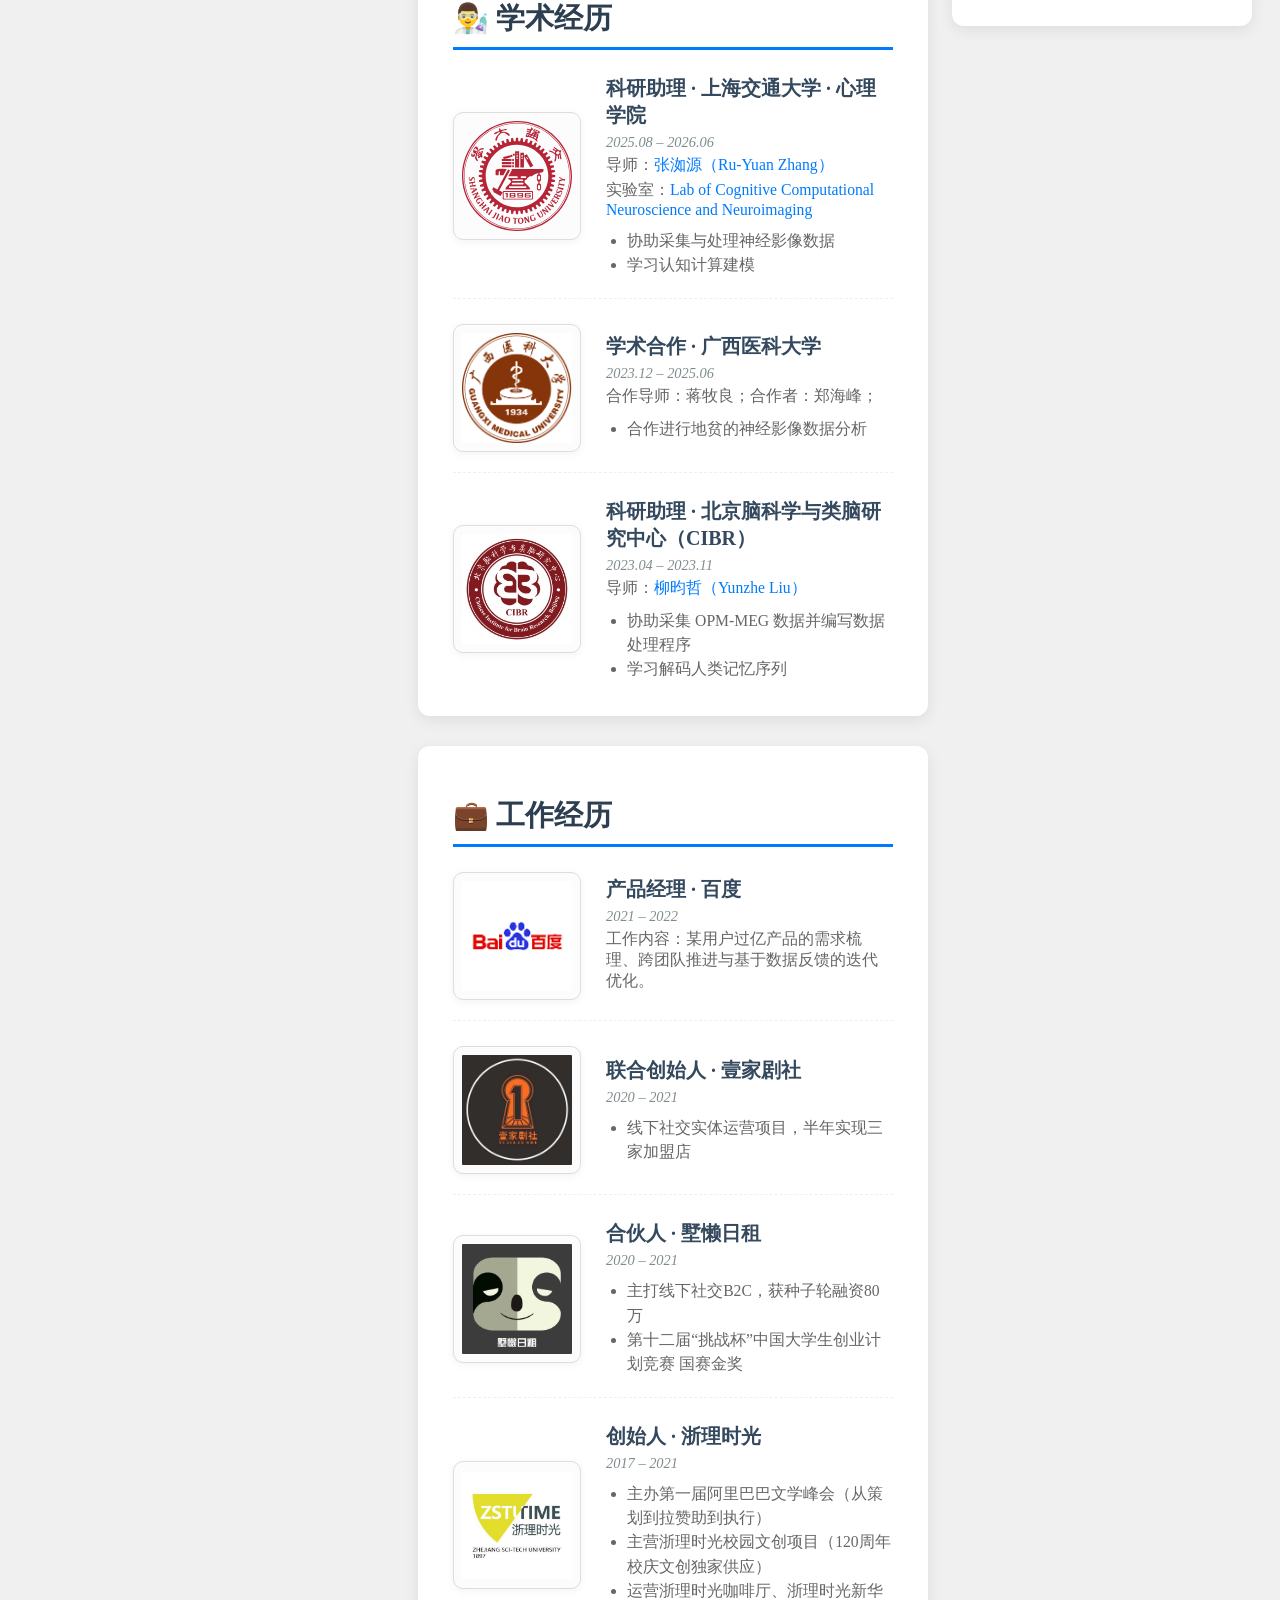
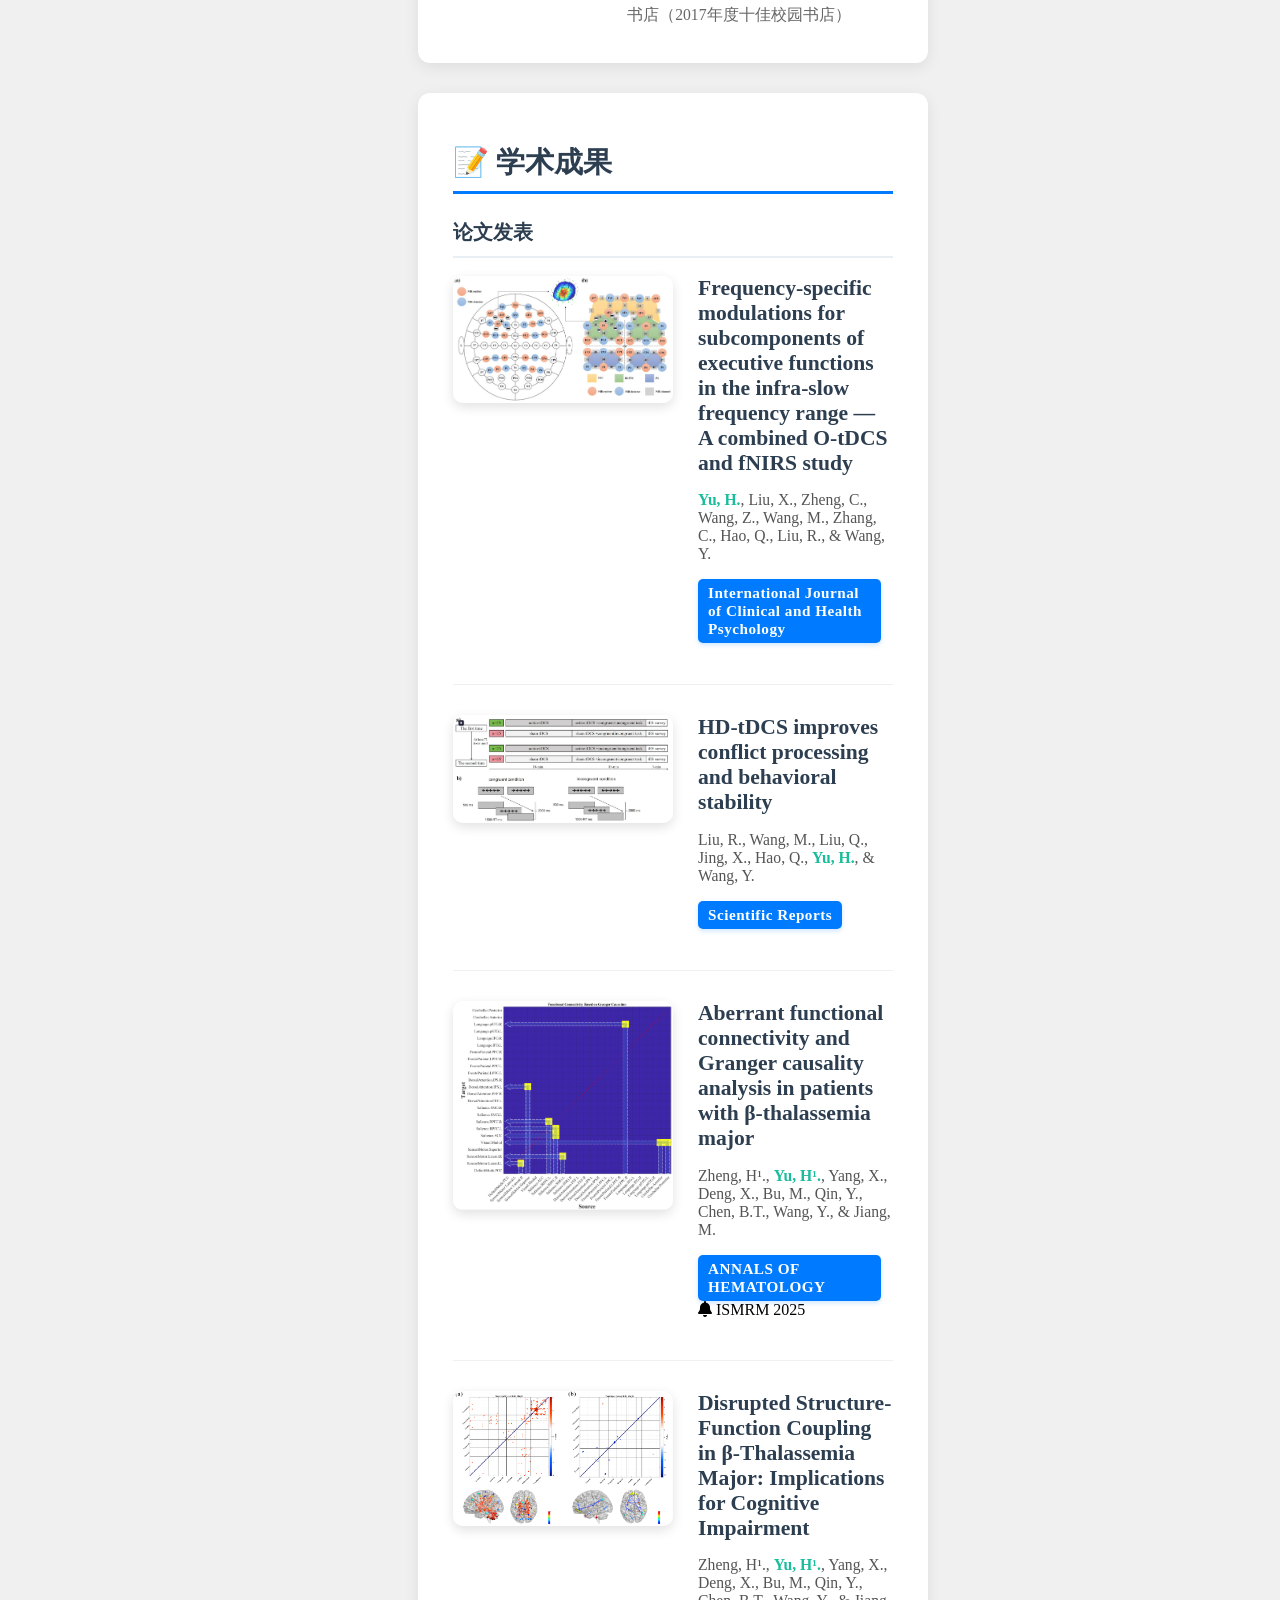
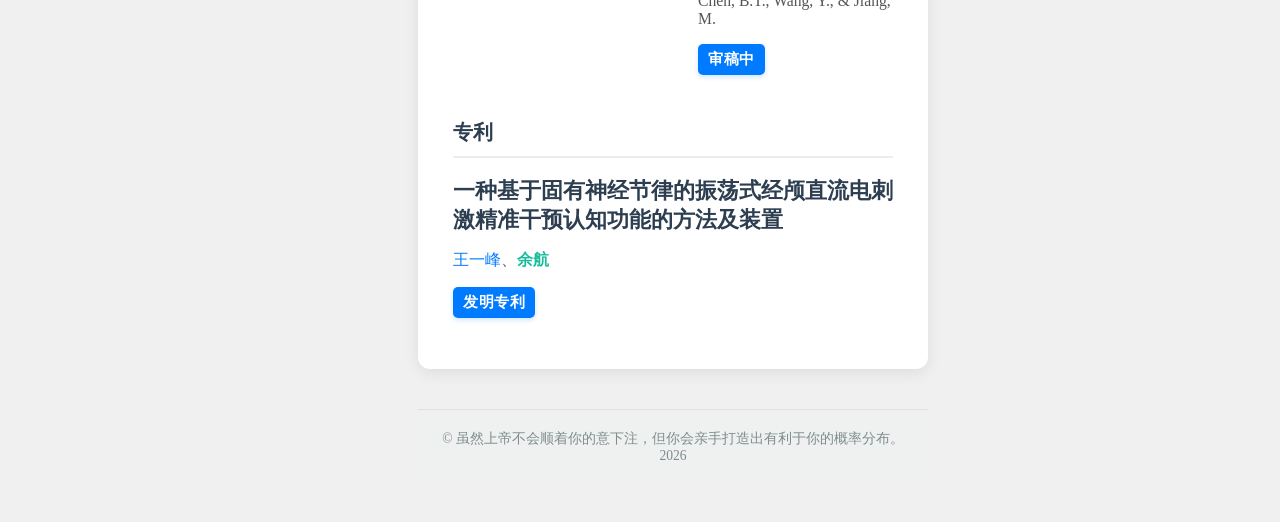
==== commit 754f575e: "同步更新" ====
--- a/index.html
+++ b/index.html
@@ -735,7 +735,7 @@
         <div class="share-column">
             <div class="section-card share-card">
 <!-- SHARING:START -->
-<h2>📚 学习分享</h2><section class="share-section"><h3>文献推荐<span class="share-count">2</span></h3><ul class="share-list"><li><a class="share-entry" href="learning/ten-simple-rules/index.html"><span class="share-entry-title">计算建模的十条简单规则</span><span class="share-entry-summary">从选择行为出发，理解建模、参数估计与模型检验。</span><span class="share-entry-meta">eLife · 原文图解 · 交互演示</span></a></li><li><a class="share-entry" href="learning/model-disagreement/index.html"><span class="share-entry-title">让模型产生分歧，理解大脑如何计算</span><span class="share-entry-summary">当多个模型都能解释数据，怎样设计实验区分它们？</span><span class="share-entry-meta">Nature Reviews Neuroscience · 原文图解</span></a></li></ul><a class="share-more" href="learning/index.html#papers">查看全部 →</a></section><section class="share-section"><h3>学习笔记<span class="share-count">3</span></h3><ul class="share-list"><li><a class="share-entry" href="learning/fmri/index.html"><span class="share-entry-title">理解 fMRI 预处理</span><span class="share-entry-summary">为什么要做每一步预处理？从信号与采样到配准、去噪和质量判断。</span><span class="share-entry-meta">神经影像 · 9 章 · 交互讲义</span></a></li><li><a class="share-entry" href="learning/planning.html"><span class="share-entry-title">问题表示与搜索</span><span class="share-entry-summary">以配送任务为线索，学习状态表示、搜索、启发式、约束与对抗。</span><span class="share-entry-meta">人工智能入门 · E1 · 计算练习</span></a></li><li><a class="share-entry" href="learning/reinforcement-learning.html"><span class="share-entry-title">强化学习与决策</span><span class="share-entry-summary">接续规划问题，从回报与 Bellman 方程走向经验学习、探索和状态判断。</span><span class="share-entry-meta">人工智能入门 · E2 · 交互实验</span></a></li></ul><a class="share-more" href="learning/index.html#notes">查看全部 →</a></section>
+<h2>📚 学习分享</h2><section class="share-section"><h3>文献推荐<span class="share-count">2</span></h3><ul class="share-list"><li><a class="share-entry" href="learning/ten-simple-rules/index.html"><span class="share-entry-title">计算建模的十条简单规则</span><span class="share-entry-summary">从选择行为出发，理解建模、参数估计与模型检验。</span><span class="share-entry-meta">eLife · 原文图解 · 交互演示</span></a></li><li><a class="share-entry" href="learning/model-disagreement/index.html"><span class="share-entry-title">让模型产生分歧，理解大脑如何计算</span><span class="share-entry-summary">当多个模型都能解释数据，怎样设计实验区分它们？</span><span class="share-entry-meta">Nature Reviews Neuroscience · 原文图解</span></a></li></ul><a class="share-more" href="learning/index.html#papers">查看全部 →</a></section><section class="share-section"><h3>学习笔记<span class="share-count">4</span></h3><ul class="share-list"><li><a class="share-entry" href="learning/structure-learning.html"><span class="share-entry-title">概率图模型与结构学习</span><span class="share-entry-summary">从条件独立到结构搜索与贝叶斯推断。结合贯穿案例，理解结构如何从数据中学得。</span><span class="share-entry-meta">概率图模型 · 15 章 · 8 张交互概念图</span></a></li><li><a class="share-entry" href="learning/fmri/index.html"><span class="share-entry-title">理解 fMRI 预处理</span><span class="share-entry-summary">为什么要做每一步预处理？从信号与采样到配准、去噪和质量判断。</span><span class="share-entry-meta">神经影像 · 9 章 · 交互讲义</span></a></li><li><a class="share-entry" href="learning/planning.html"><span class="share-entry-title">问题表示与搜索</span><span class="share-entry-summary">以配送任务为线索，学习状态表示、搜索、启发式、约束与对抗。</span><span class="share-entry-meta">人工智能入门 · E1 · 计算练习</span></a></li></ul><a class="share-more" href="learning/index.html#notes">查看全部 →</a></section>
 <!-- SHARING:END -->
             </div>
             <div class="section-card photo-card" id="photo-wall">
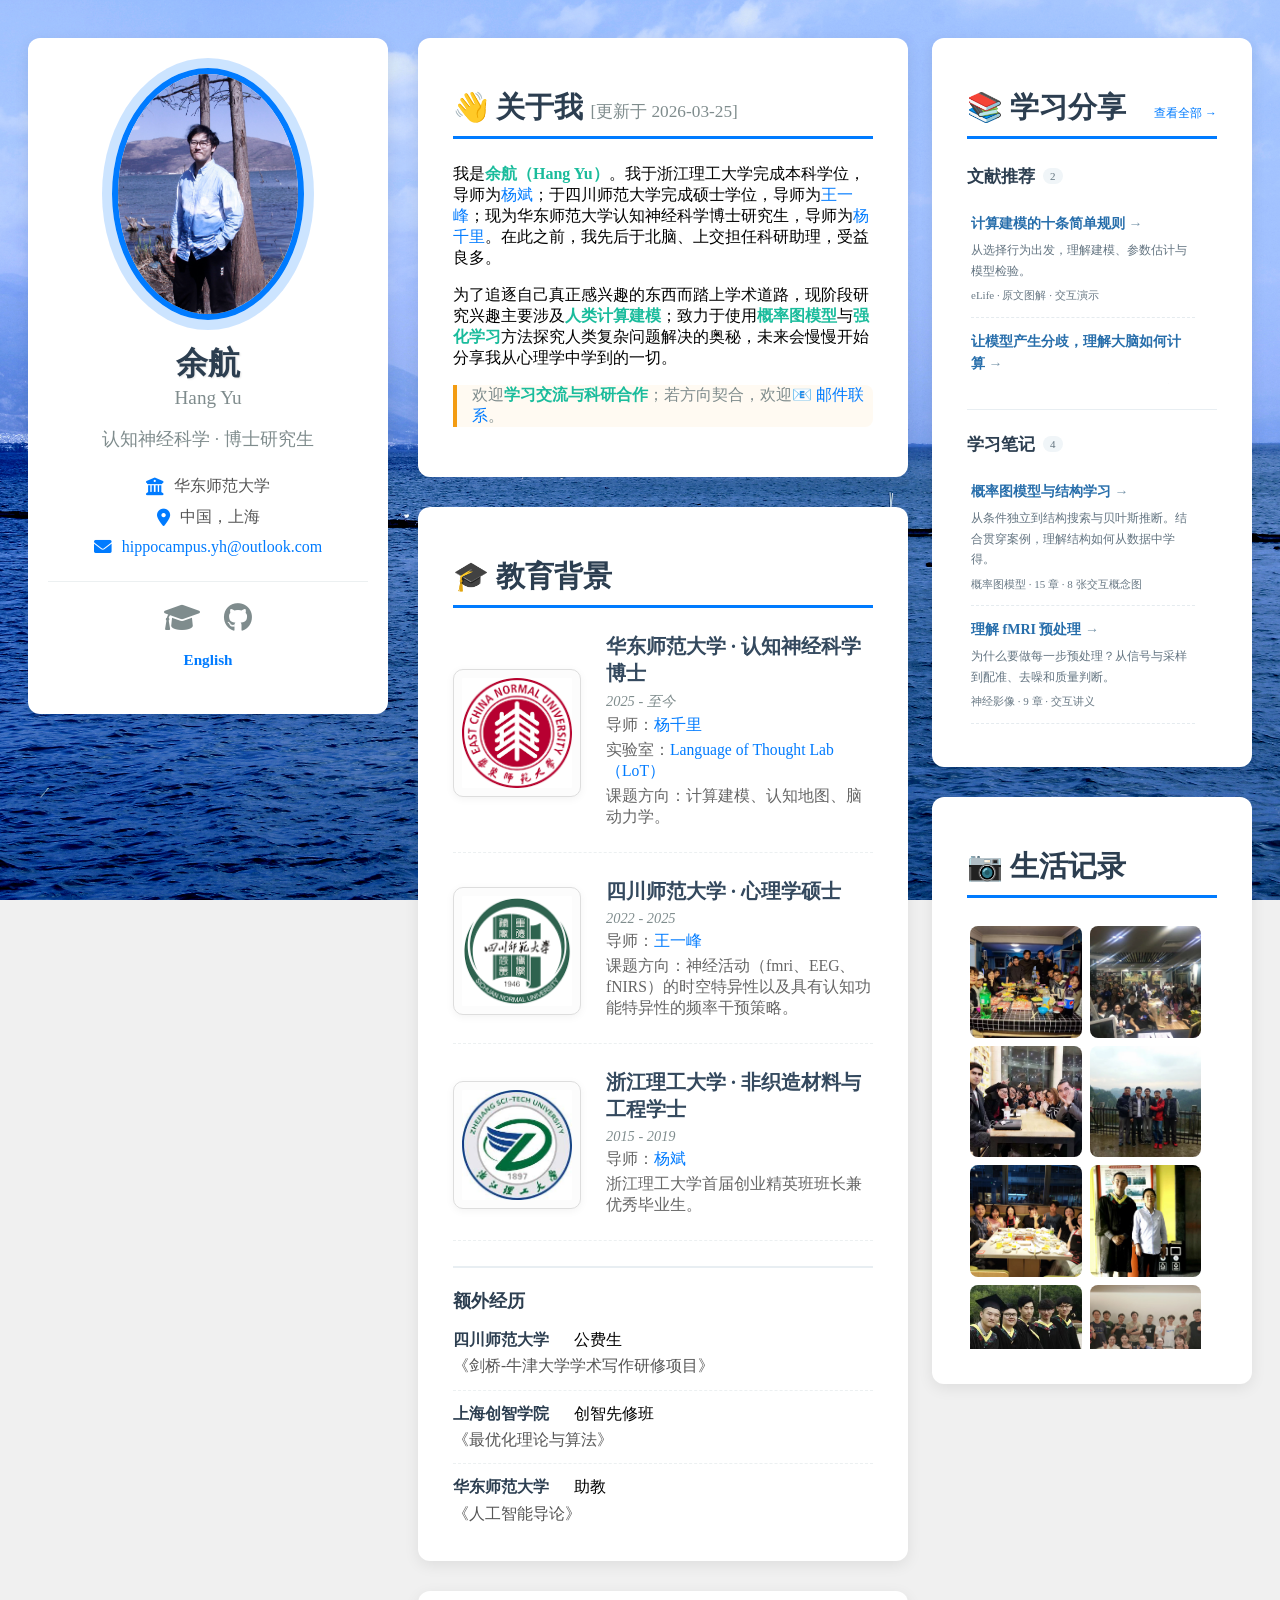
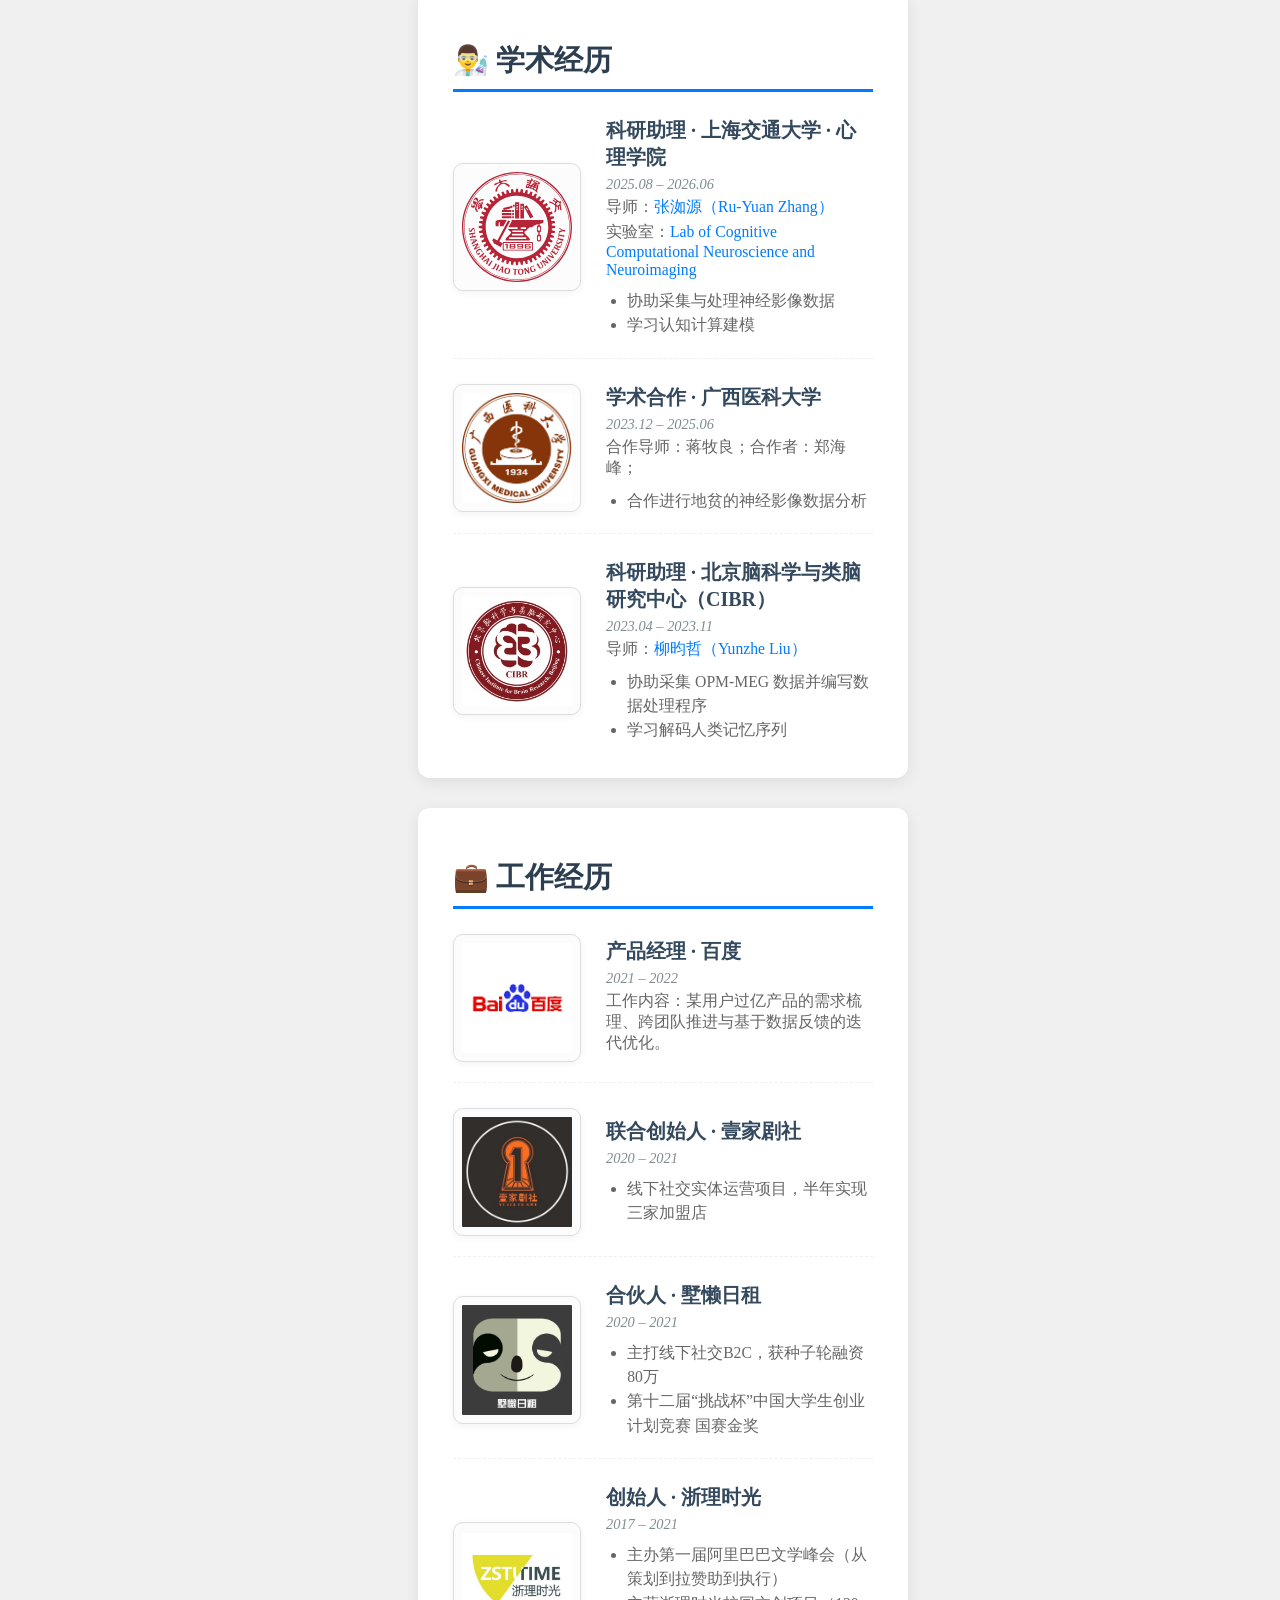
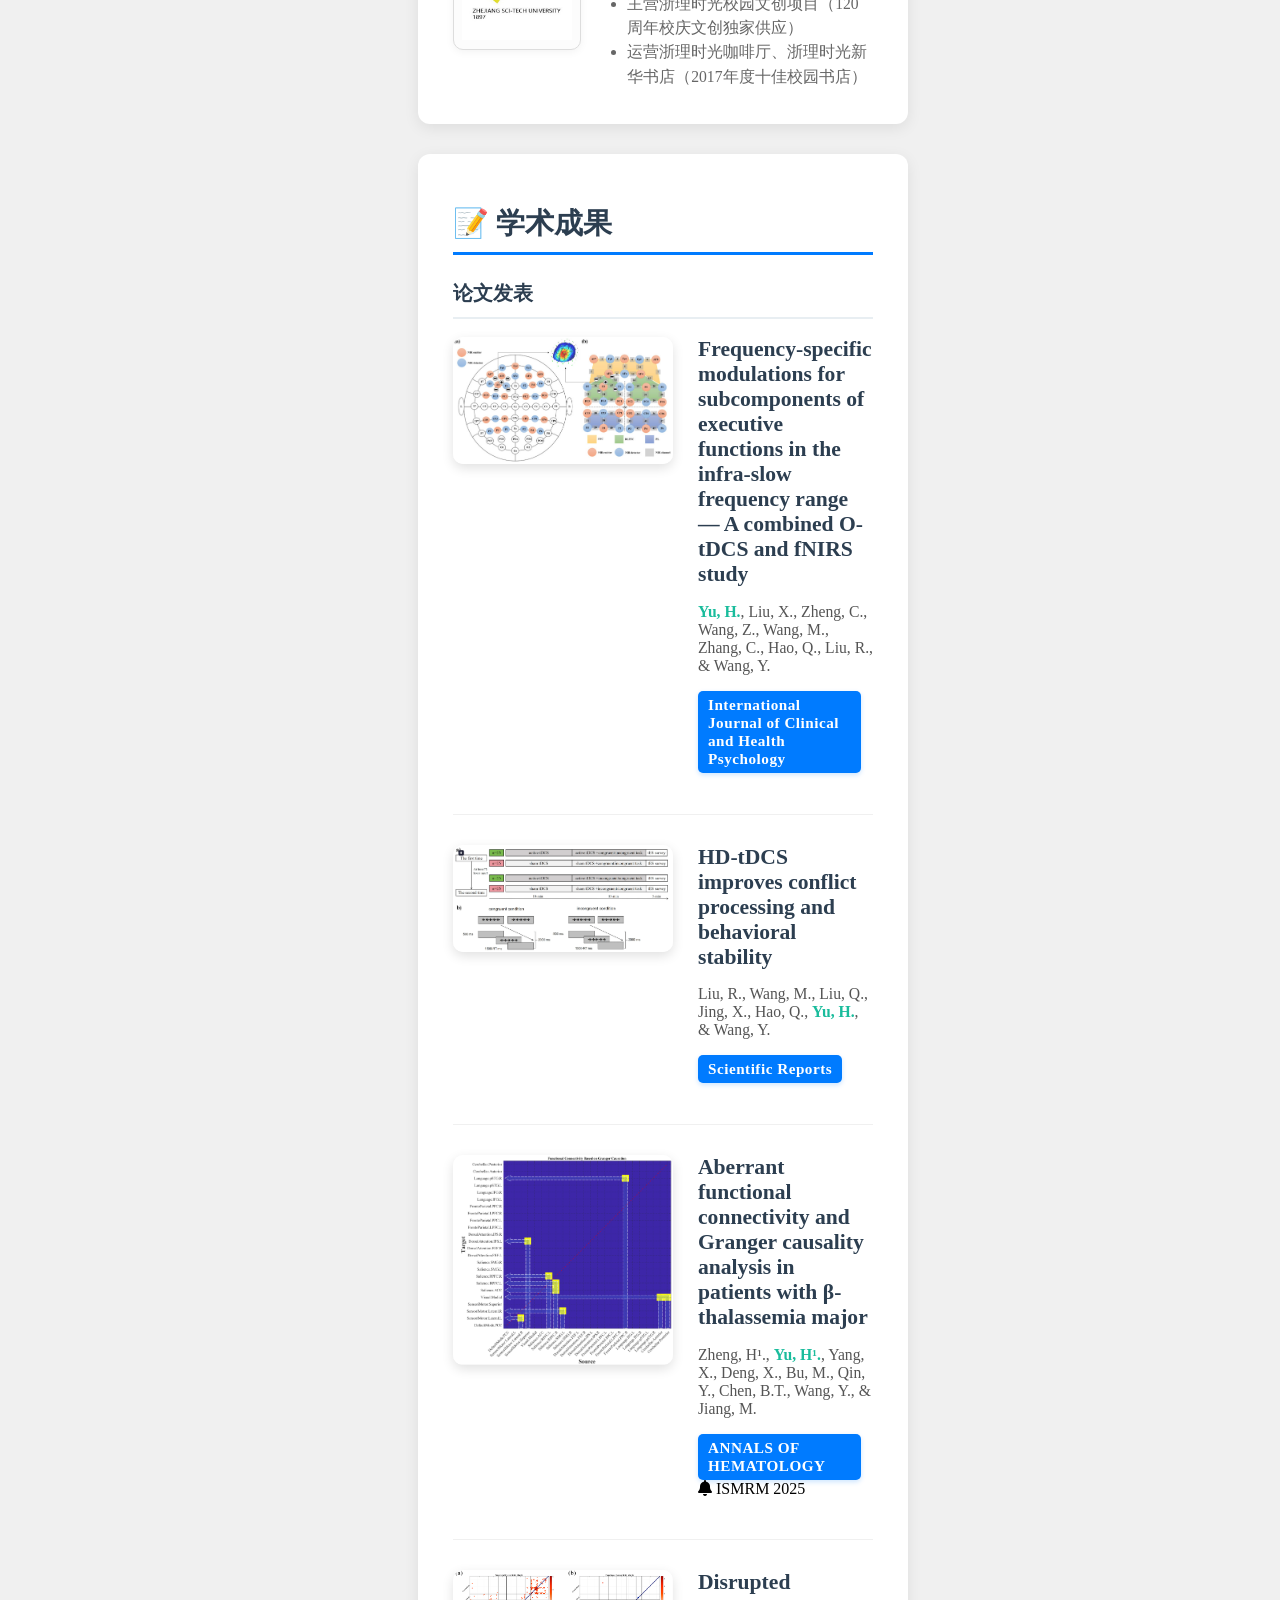
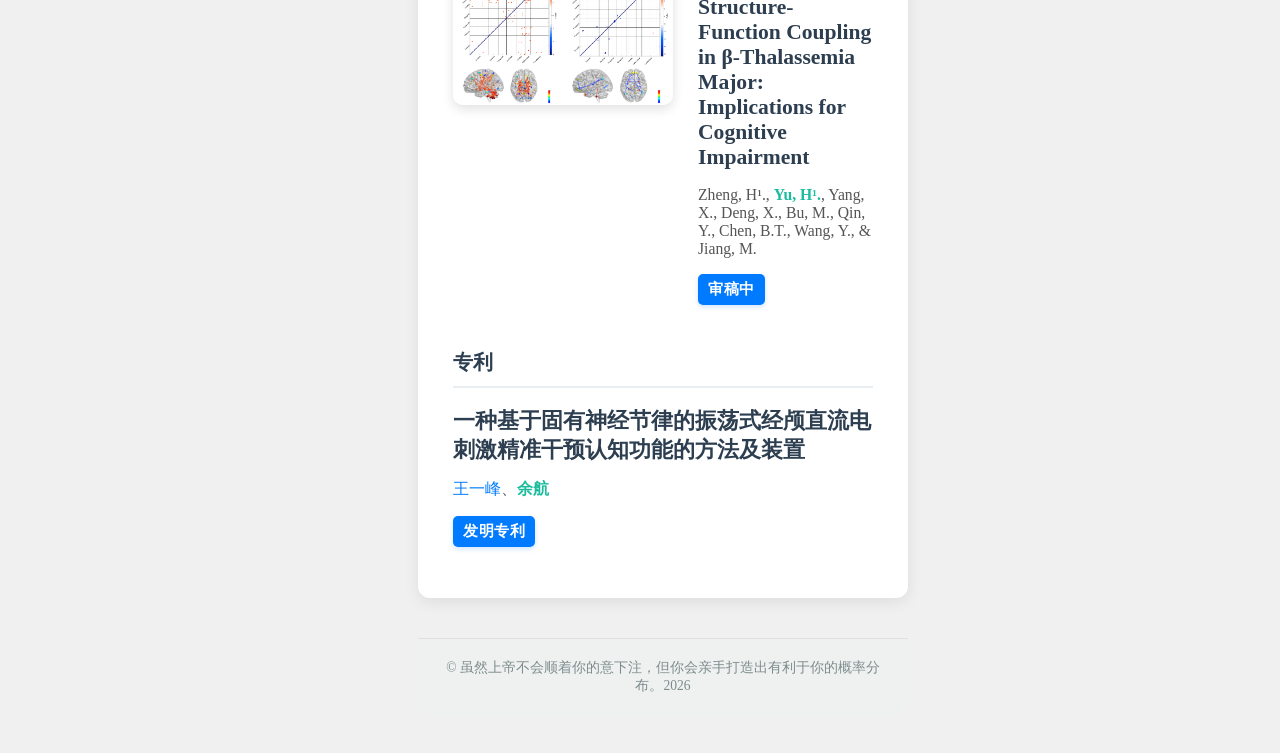
==== commit 0d58b4ed: "更新" ====
--- a/index.html
+++ b/index.html
@@ -735,7 +735,7 @@
         <div class="share-column">
             <div class="section-card share-card">
 <!-- SHARING:START -->
-<h2>📚 学习分享</h2><section class="share-section"><h3>文献推荐<span class="share-count">2</span></h3><ul class="share-list"><li><a class="share-entry" href="learning/ten-simple-rules/index.html"><span class="share-entry-title">计算建模的十条简单规则</span><span class="share-entry-summary">从选择行为出发，理解建模、参数估计与模型检验。</span><span class="share-entry-meta">eLife · 原文图解 · 交互演示</span></a></li><li><a class="share-entry" href="learning/model-disagreement/index.html"><span class="share-entry-title">让模型产生分歧，理解大脑如何计算</span><span class="share-entry-summary">当多个模型都能解释数据，怎样设计实验区分它们？</span><span class="share-entry-meta">Nature Reviews Neuroscience · 原文图解</span></a></li></ul><a class="share-more" href="learning/index.html#papers">查看全部 →</a></section><section class="share-section"><h3>学习笔记<span class="share-count">4</span></h3><ul class="share-list"><li><a class="share-entry" href="learning/structure-learning.html"><span class="share-entry-title">概率图模型与结构学习</span><span class="share-entry-summary">从条件独立到结构搜索与贝叶斯推断。结合贯穿案例，理解结构如何从数据中学得。</span><span class="share-entry-meta">概率图模型 · 15 章 · 8 张交互概念图</span></a></li><li><a class="share-entry" href="learning/fmri/index.html"><span class="share-entry-title">理解 fMRI 预处理</span><span class="share-entry-summary">为什么要做每一步预处理？从信号与采样到配准、去噪和质量判断。</span><span class="share-entry-meta">神经影像 · 9 章 · 交互讲义</span></a></li><li><a class="share-entry" href="learning/planning.html"><span class="share-entry-title">问题表示与搜索</span><span class="share-entry-summary">以配送任务为线索，学习状态表示、搜索、启发式、约束与对抗。</span><span class="share-entry-meta">人工智能入门 · E1 · 计算练习</span></a></li></ul><a class="share-more" href="learning/index.html#notes">查看全部 →</a></section>
+<div class="share-heading"><h2>📚 学习分享</h2><a class="share-view-all" href="learning/index.html">查看全部 →</a></div><section class="share-section" data-category="papers"><h3 id="share-papers-title">文献推荐<span class="share-count">2</span></h3><div class="share-scroll" tabindex="0" role="region" aria-labelledby="share-papers-title"><ul class="share-list"><li><a class="share-entry" href="learning/ten-simple-rules/index.html"><span class="share-entry-title">计算建模的十条简单规则</span><span class="share-entry-summary">从选择行为出发，理解建模、参数估计与模型检验。</span><span class="share-entry-meta">eLife · 原文图解 · 交互演示</span></a></li><li><a class="share-entry" href="learning/model-disagreement/index.html"><span class="share-entry-title">让模型产生分歧，理解大脑如何计算</span><span class="share-entry-summary">当多个模型都能解释数据，怎样设计实验区分它们？</span><span class="share-entry-meta">Nature Reviews Neuroscience · 原文图解</span></a></li></ul></div></section><section class="share-section" data-category="notes"><h3 id="share-notes-title">学习笔记<span class="share-count">4</span></h3><div class="share-scroll" tabindex="0" role="region" aria-labelledby="share-notes-title"><ul class="share-list"><li><a class="share-entry" href="learning/structure-learning.html"><span class="share-entry-title">概率图模型与结构学习</span><span class="share-entry-summary">从条件独立到结构搜索与贝叶斯推断。结合贯穿案例，理解结构如何从数据中学得。</span><span class="share-entry-meta">概率图模型 · 15 章 · 8 张交互概念图</span></a></li><li><a class="share-entry" href="learning/fmri/index.html"><span class="share-entry-title">理解 fMRI 预处理</span><span class="share-entry-summary">为什么要做每一步预处理？从信号与采样到配准、去噪和质量判断。</span><span class="share-entry-meta">神经影像 · 9 章 · 交互讲义</span></a></li><li><a class="share-entry" href="learning/planning.html"><span class="share-entry-title">问题表示与搜索</span><span class="share-entry-summary">以配送任务为线索，学习状态表示、搜索、启发式、约束与对抗。</span><span class="share-entry-meta">人工智能入门 · E1 · 计算练习</span></a></li><li><a class="share-entry" href="learning/reinforcement-learning.html"><span class="share-entry-title">强化学习与决策</span><span class="share-entry-summary">接续规划问题，从回报与 Bellman 方程走向经验学习、探索和状态判断。</span><span class="share-entry-meta">人工智能入门 · E2 · 交互实验</span></a></li></ul></div></section>
 <!-- SHARING:END -->
             </div>
             <div class="section-card photo-card" id="photo-wall">
--- a/sharing.css
+++ b/sharing.css
@@ -1,7 +1,26 @@
 /* Learning links: scoped to preserve the existing CV layout. */
+.share-heading { display: flex; align-items: baseline; gap: 10px; flex-wrap: wrap; border-bottom: 3px solid #007bff; margin-bottom: 25px; }
+.share-heading h2 { flex: 1 1 150px; min-width: 0; border-bottom: 0; margin-bottom: 0; }
+.share-view-all { flex-shrink: 0; font-size: 12px; font-weight: 400; line-height: 1.6; white-space: nowrap; padding: 6px 0; }
+.share-view-all:hover { transform: none; }
 .share-section + .share-section { margin-top: 25px; padding-top: 22px; border-top: 1px solid #e8eef2; }
 .share-section h3 { display: flex; align-items: center; gap: 8px; font-size: 1.08em; margin: 0 0 8px; }
 .share-count { font-size: 11px; font-weight: 400; color: #667782; background: #f0f5f8; border-radius: 20px; padding: 2px 7px; }
+.share-scroll {
+    max-height: 260px;
+    overflow-y: scroll;
+    overflow-x: hidden;
+    scrollbar-gutter: stable;
+    scrollbar-width: thin;
+    scrollbar-color: #a5b4c1 #f1f4f6;
+    padding: 4px 12px 4px 4px;
+    overscroll-behavior-y: contain;
+}
+.share-section[data-category="papers"] .share-scroll { max-height: 180px; }
+.share-scroll::-webkit-scrollbar { width: 8px; }
+.share-scroll::-webkit-scrollbar-track { background: #f1f4f6; border-radius: 4px; }
+.share-scroll::-webkit-scrollbar-thumb { background: #a5b4c1; border-radius: 4px; }
+.share-scroll:focus-visible, .share-view-all:focus-visible { outline: 2px solid #007bff; outline-offset: 3px; }
 .share-list { padding: 0; margin: 0; list-style: none; }
 .share-list li + li { border-top: 1px dashed #e5ebef; }
 .share-entry { display: block; padding: 13px 0; color: #34495e; }
@@ -12,10 +31,20 @@
 .share-entry:hover .share-entry-title { color: #0056b3; text-decoration: underline; text-underline-offset: 3px; }
 .share-entry-summary { display: block; margin-top: 5px; font-size: 12px; line-height: 1.7; color: #637481; }
 .share-entry-meta { display: block; margin-top: 6px; font-size: 11px; line-height: 1.5; color: #697985; }
-.share-more { display: inline-block; margin-top: 12px; font-size: 13px; line-height: 1.6; padding: 6px 0; }
 .share-caption { font-size: 12px; line-height: 1.7; color: #637481; margin: -10px 0 20px; }
 /* Keep the gallery reachable when the expanded sidebar exceeds the screen. */
 .share-column { position: static; }
+/* Use the spare space on desktop for a wider reading column, centered as a whole. */
+@media (min-width: 1200px) {
+    .container {
+        max-width: 1700px;
+        margin-inline: auto;
+    }
+    .share-column {
+        width: clamp(320px, 25vw, 420px);
+        flex-shrink: 0;
+    }
+}
 @media (max-width: 600px) and (orientation: portrait) {
     .share-entry { padding: 15px 0; }
     .share-entry-title { font-size: 15px; }
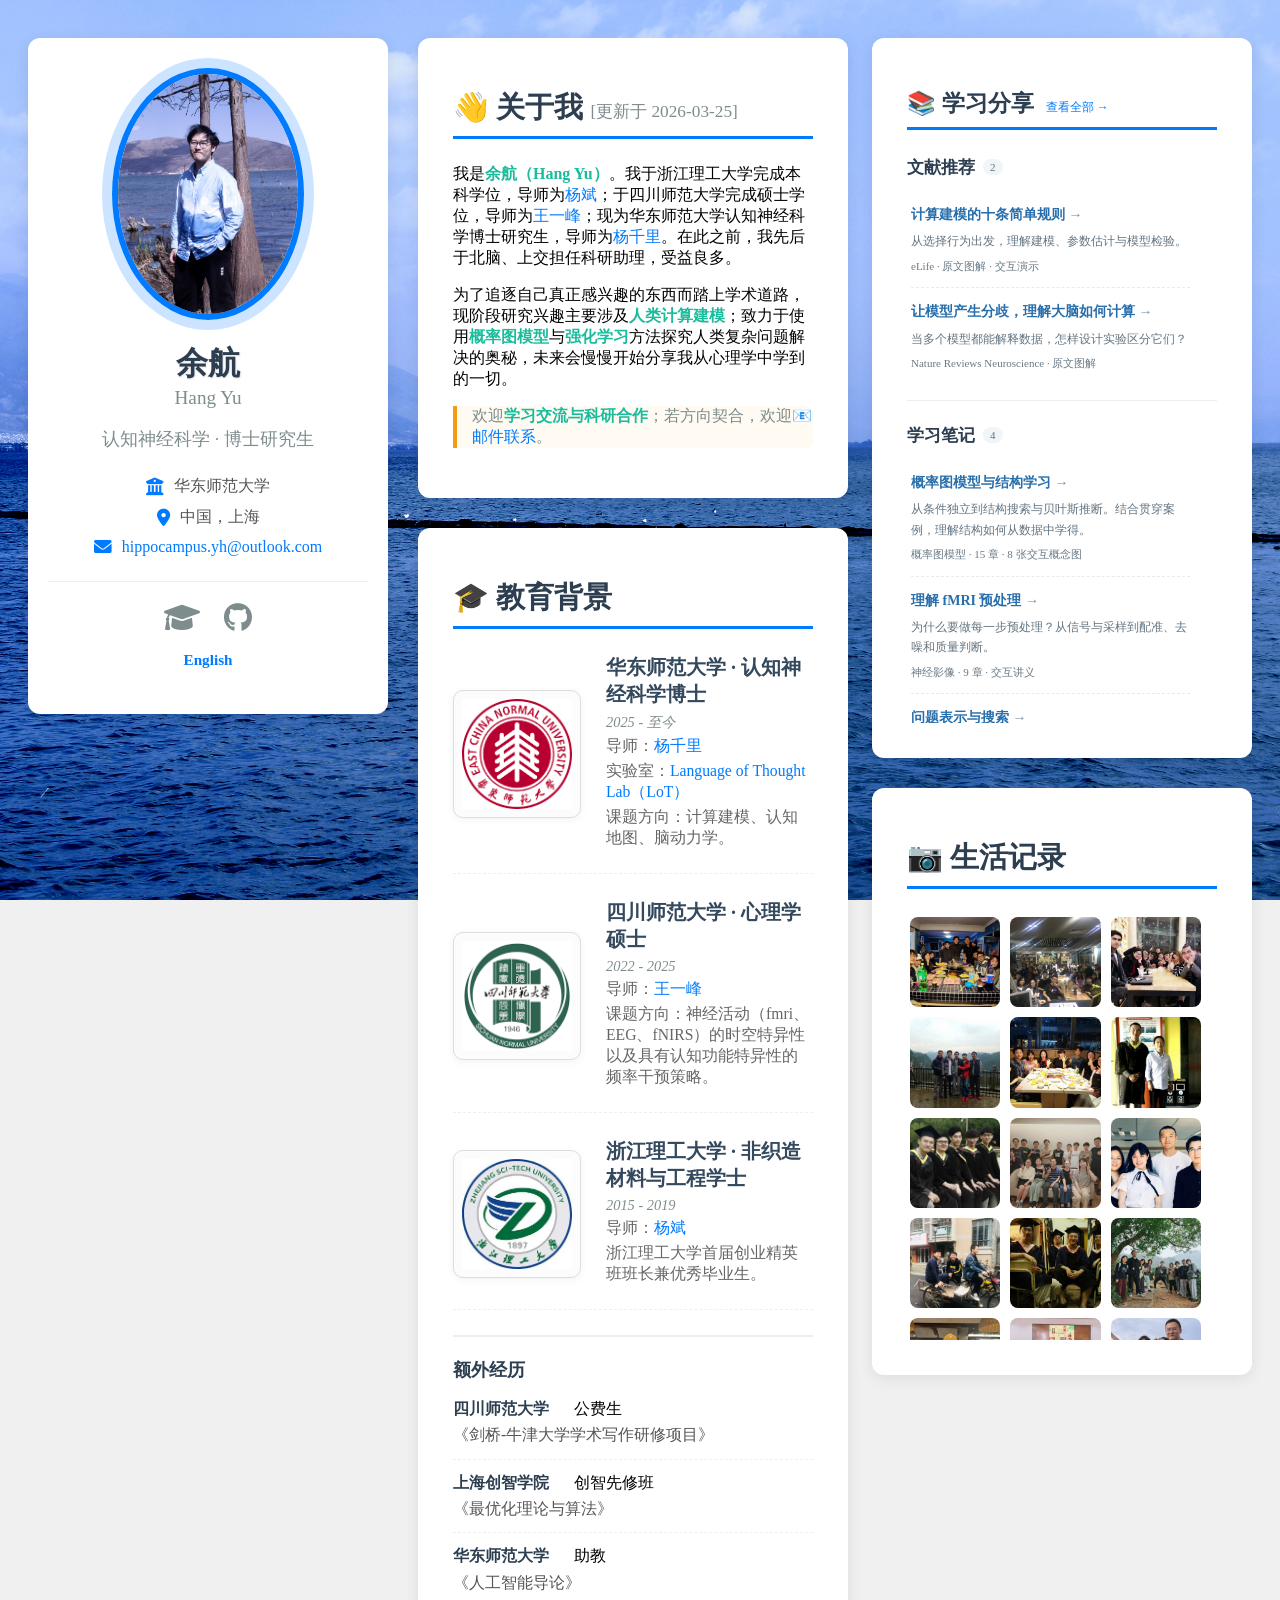
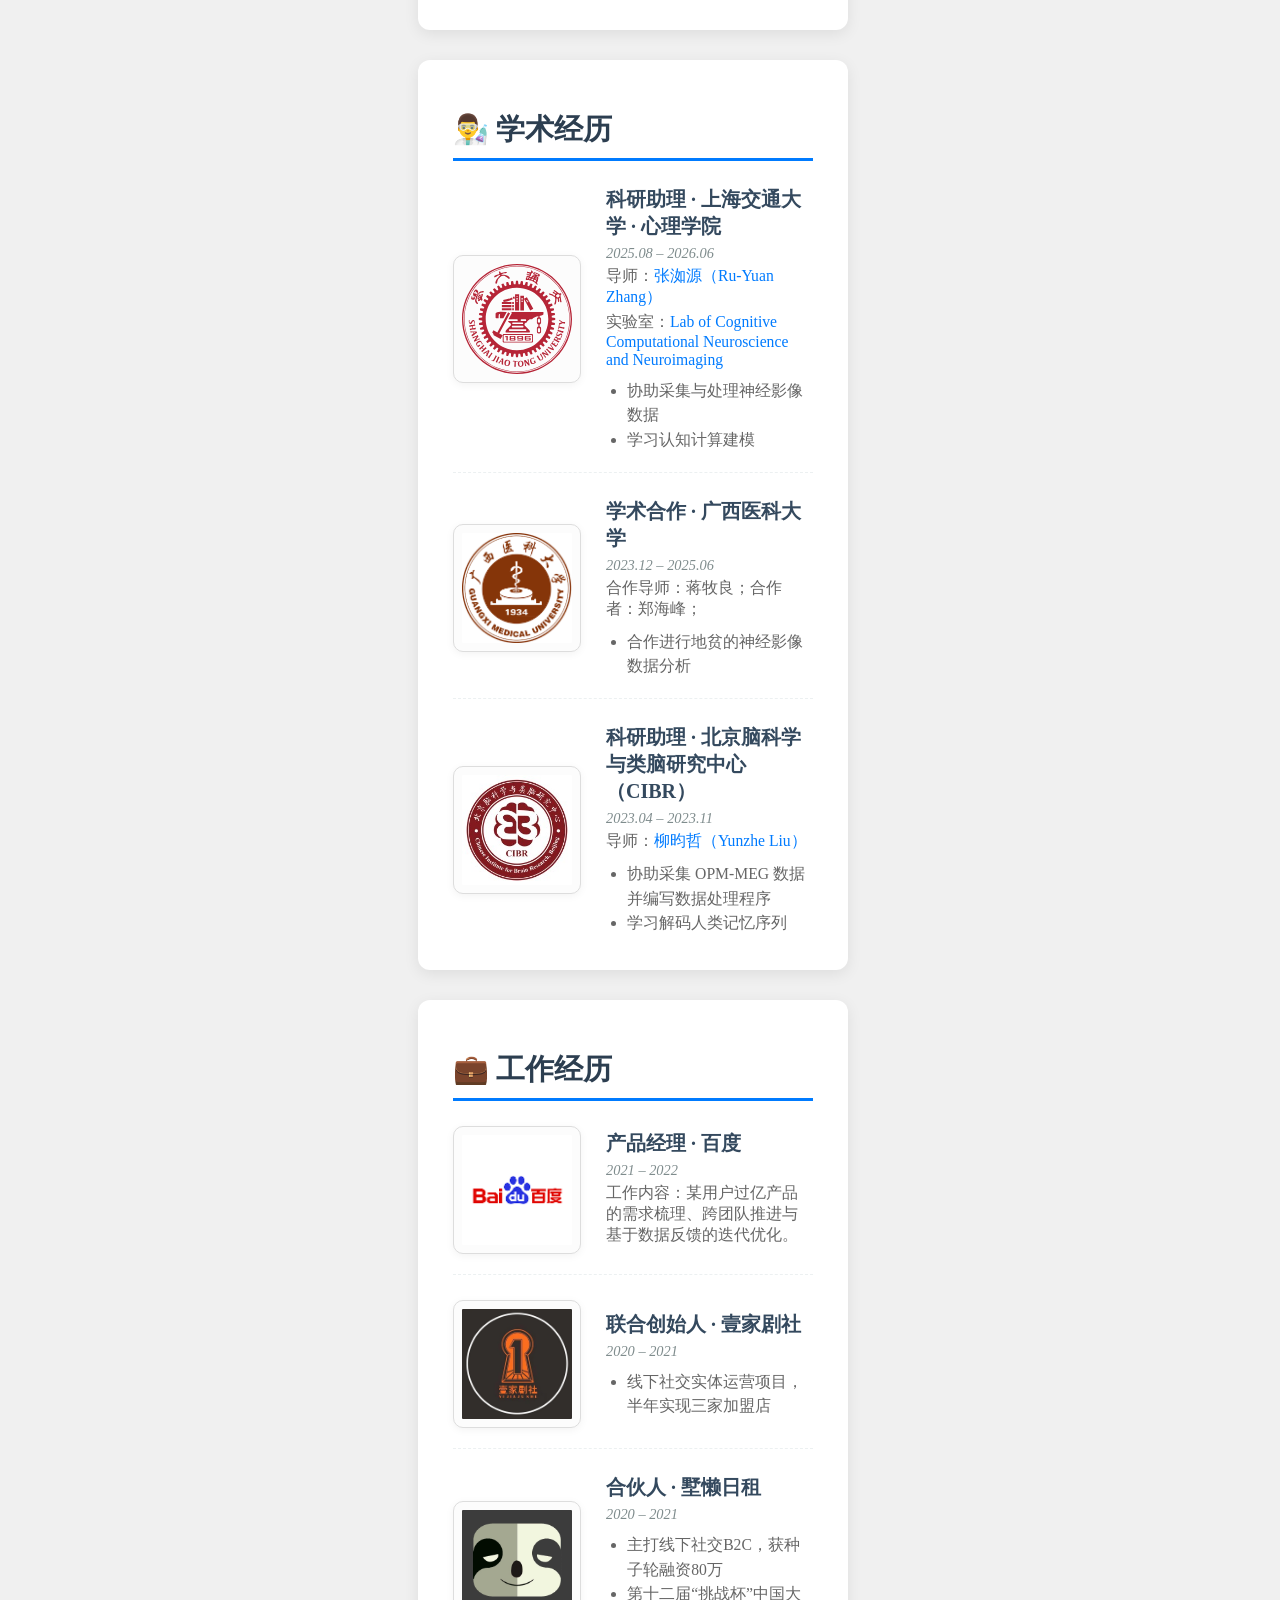
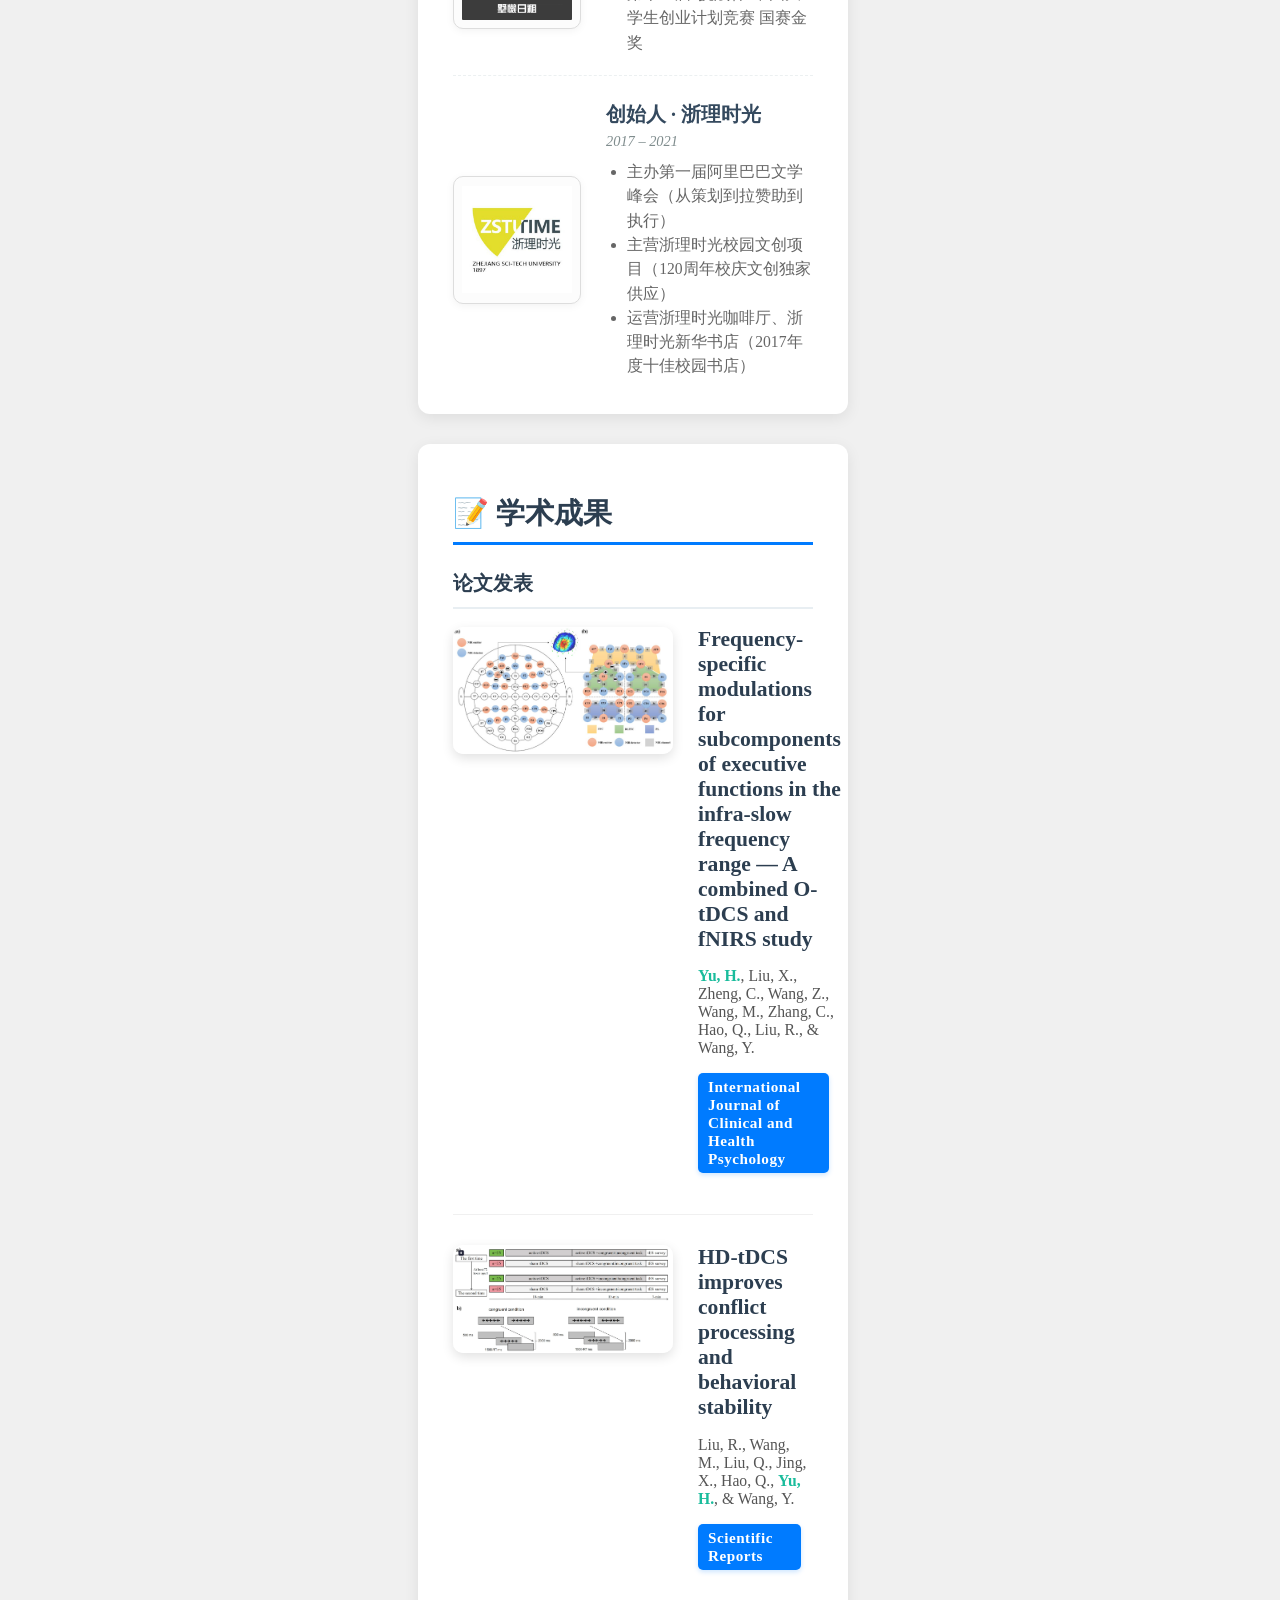
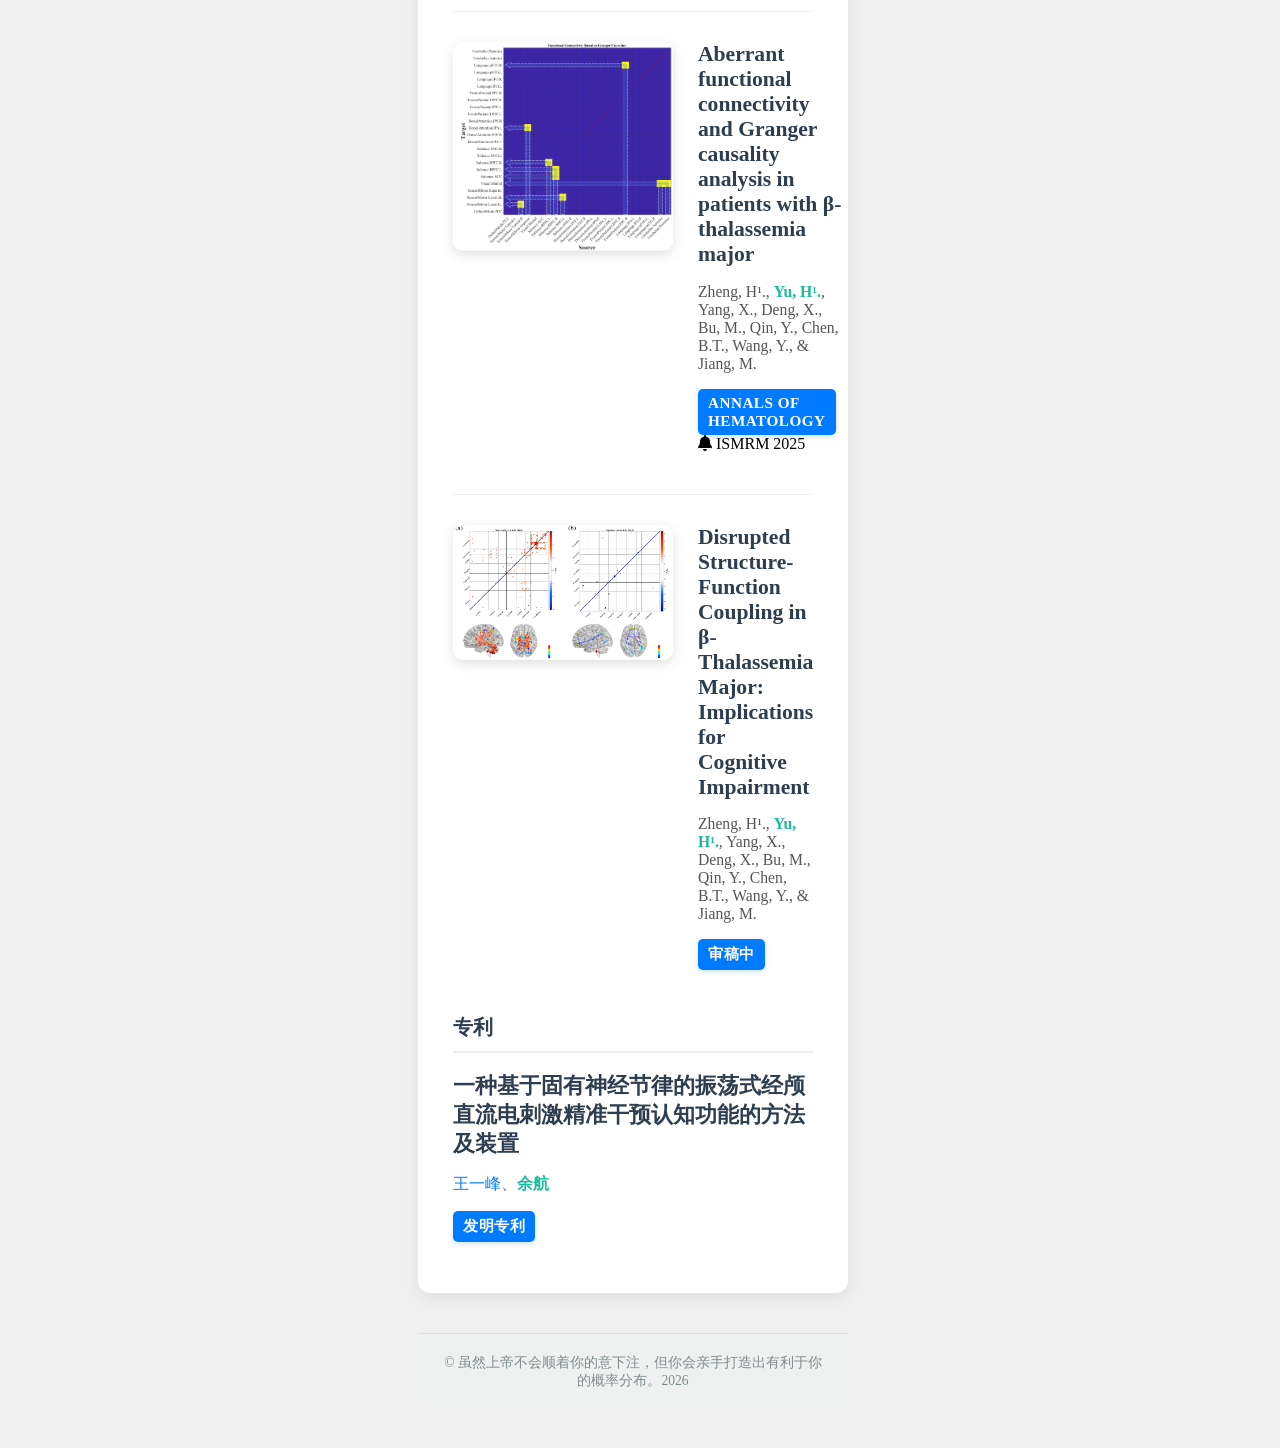
==== commit 155a8d9a: "更新宽度" ====
--- a/index.html
+++ b/index.html
@@ -458,7 +458,7 @@
         }
     </style>
     <link rel="stylesheet" href="mobile.css" media="(max-width: 600px) and (orientation: portrait)">
-<link rel="stylesheet" href="sharing.css">
+<link rel="stylesheet" href="sharing.css?v=20261101-2">
 </head>
 <body>
 
--- a/sharing.css
+++ b/sharing.css
@@ -1,6 +1,7 @@
 /* Learning links: scoped to preserve the existing CV layout. */
-.share-heading { display: flex; align-items: baseline; gap: 10px; flex-wrap: wrap; border-bottom: 3px solid #007bff; margin-bottom: 25px; }
-.share-heading h2 { flex: 1 1 150px; min-width: 0; border-bottom: 0; margin-bottom: 0; }
+.share-heading { display: flex; align-items: baseline; gap: 12px; flex-wrap: nowrap; border-bottom: 3px solid #007bff; margin-bottom: 25px; }
+.share-heading h2 { flex: 0 1 auto; min-width: 0; font-size: clamp(20px, 1.8vw, 28.8px); border-bottom: 0; margin-bottom: 0; }
+html[lang="zh-CN"] .share-heading h2 { white-space: nowrap; }
 .share-view-all { flex-shrink: 0; font-size: 12px; font-weight: 400; line-height: 1.6; white-space: nowrap; padding: 6px 0; }
 .share-view-all:hover { transform: none; }
 .share-section + .share-section { margin-top: 25px; padding-top: 22px; border-top: 1px solid #e8eef2; }
@@ -11,13 +12,13 @@
     overflow-y: scroll;
     overflow-x: hidden;
     scrollbar-gutter: stable;
-    scrollbar-width: thin;
+    scrollbar-width: auto;
     scrollbar-color: #a5b4c1 #f1f4f6;
     padding: 4px 12px 4px 4px;
     overscroll-behavior-y: contain;
 }
 .share-section[data-category="papers"] .share-scroll { max-height: 180px; }
-.share-scroll::-webkit-scrollbar { width: 8px; }
+.share-scroll::-webkit-scrollbar { width: 12px; }
 .share-scroll::-webkit-scrollbar-track { background: #f1f4f6; border-radius: 4px; }
 .share-scroll::-webkit-scrollbar-thumb { background: #a5b4c1; border-radius: 4px; }
 .share-scroll:focus-visible, .share-view-all:focus-visible { outline: 2px solid #007bff; outline-offset: 3px; }
@@ -37,12 +38,16 @@
 /* Use the spare space on desktop for a wider reading column, centered as a whole. */
 @media (min-width: 1200px) {
     .container {
-        max-width: 1700px;
+        max-width: 1800px;
         margin-inline: auto;
     }
     .share-column {
-        width: clamp(320px, 25vw, 420px);
+        width: clamp(380px, 28vw, 520px);
         flex-shrink: 0;
+    }
+    .share-column .photo-grid {
+        grid-template-columns: repeat(3, minmax(0, 1fr));
+        gap: 10px;
     }
 }
 @media (max-width: 600px) and (orientation: portrait) {
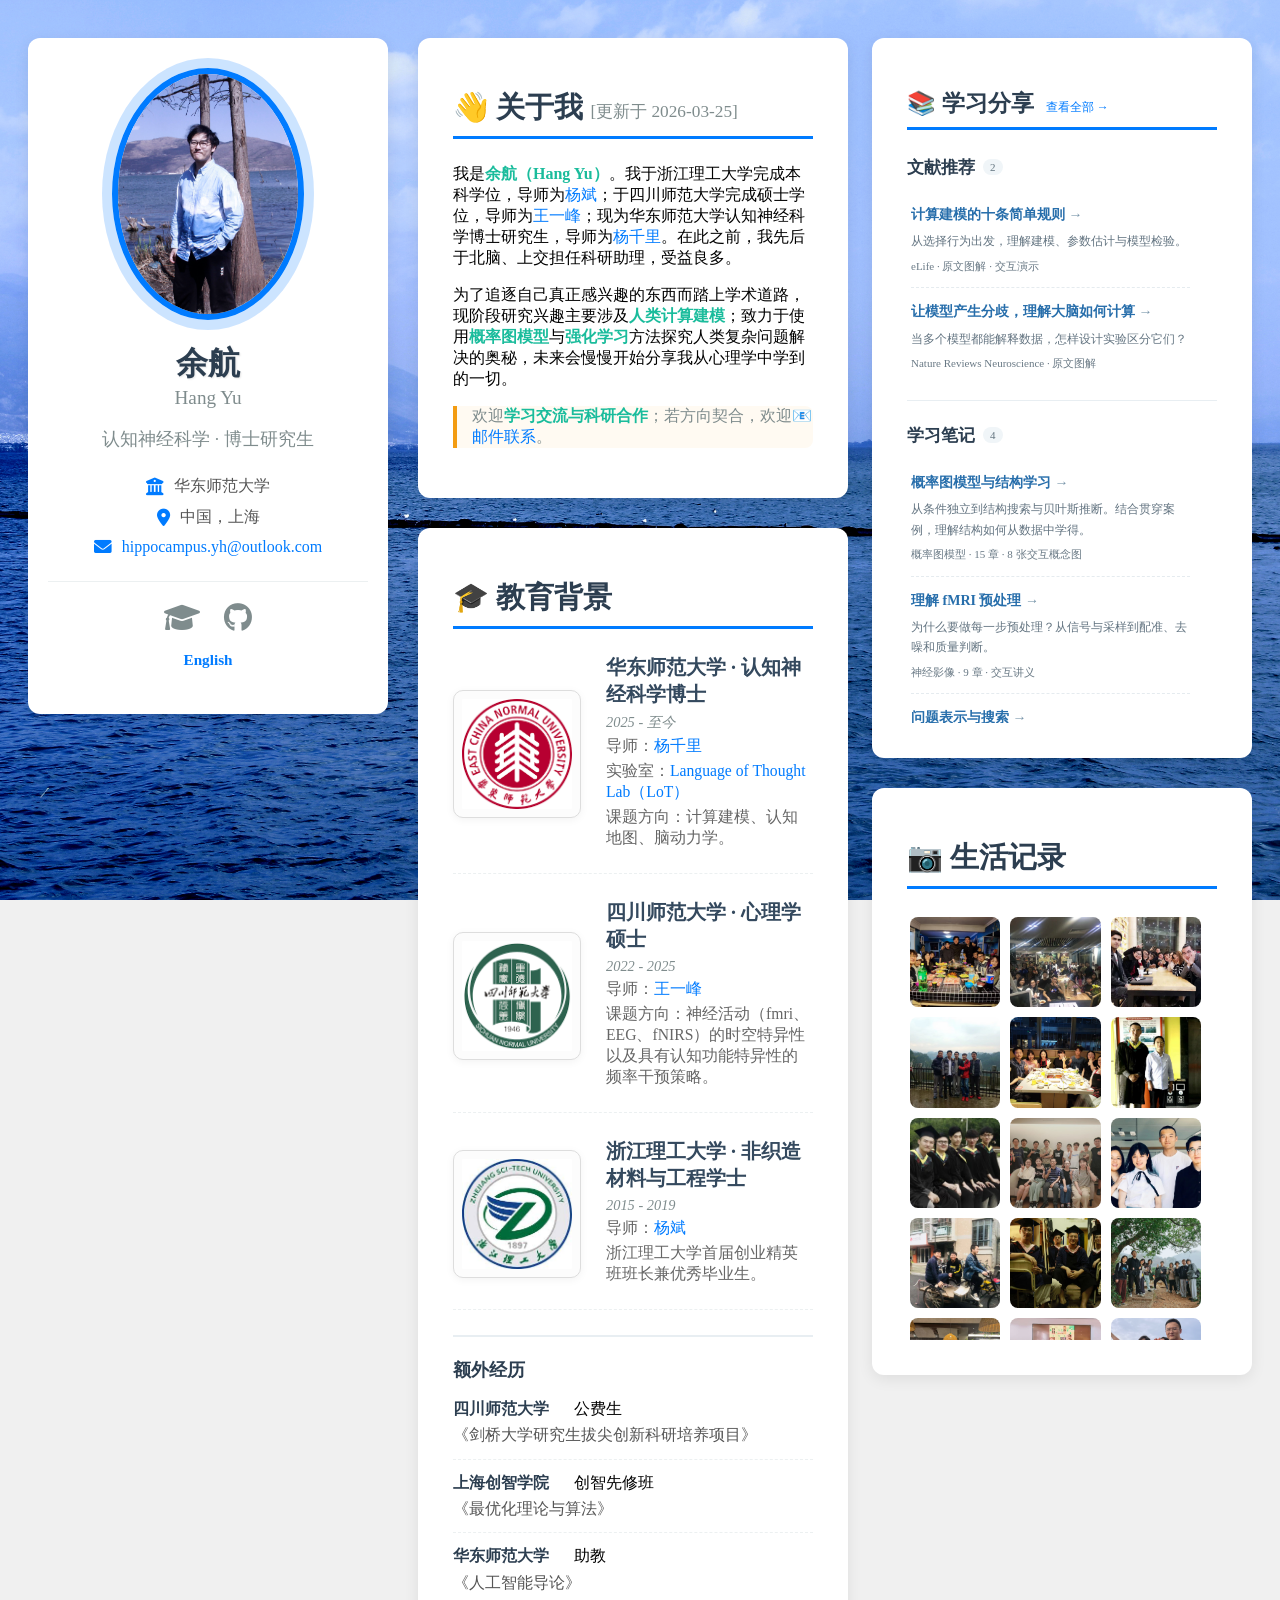
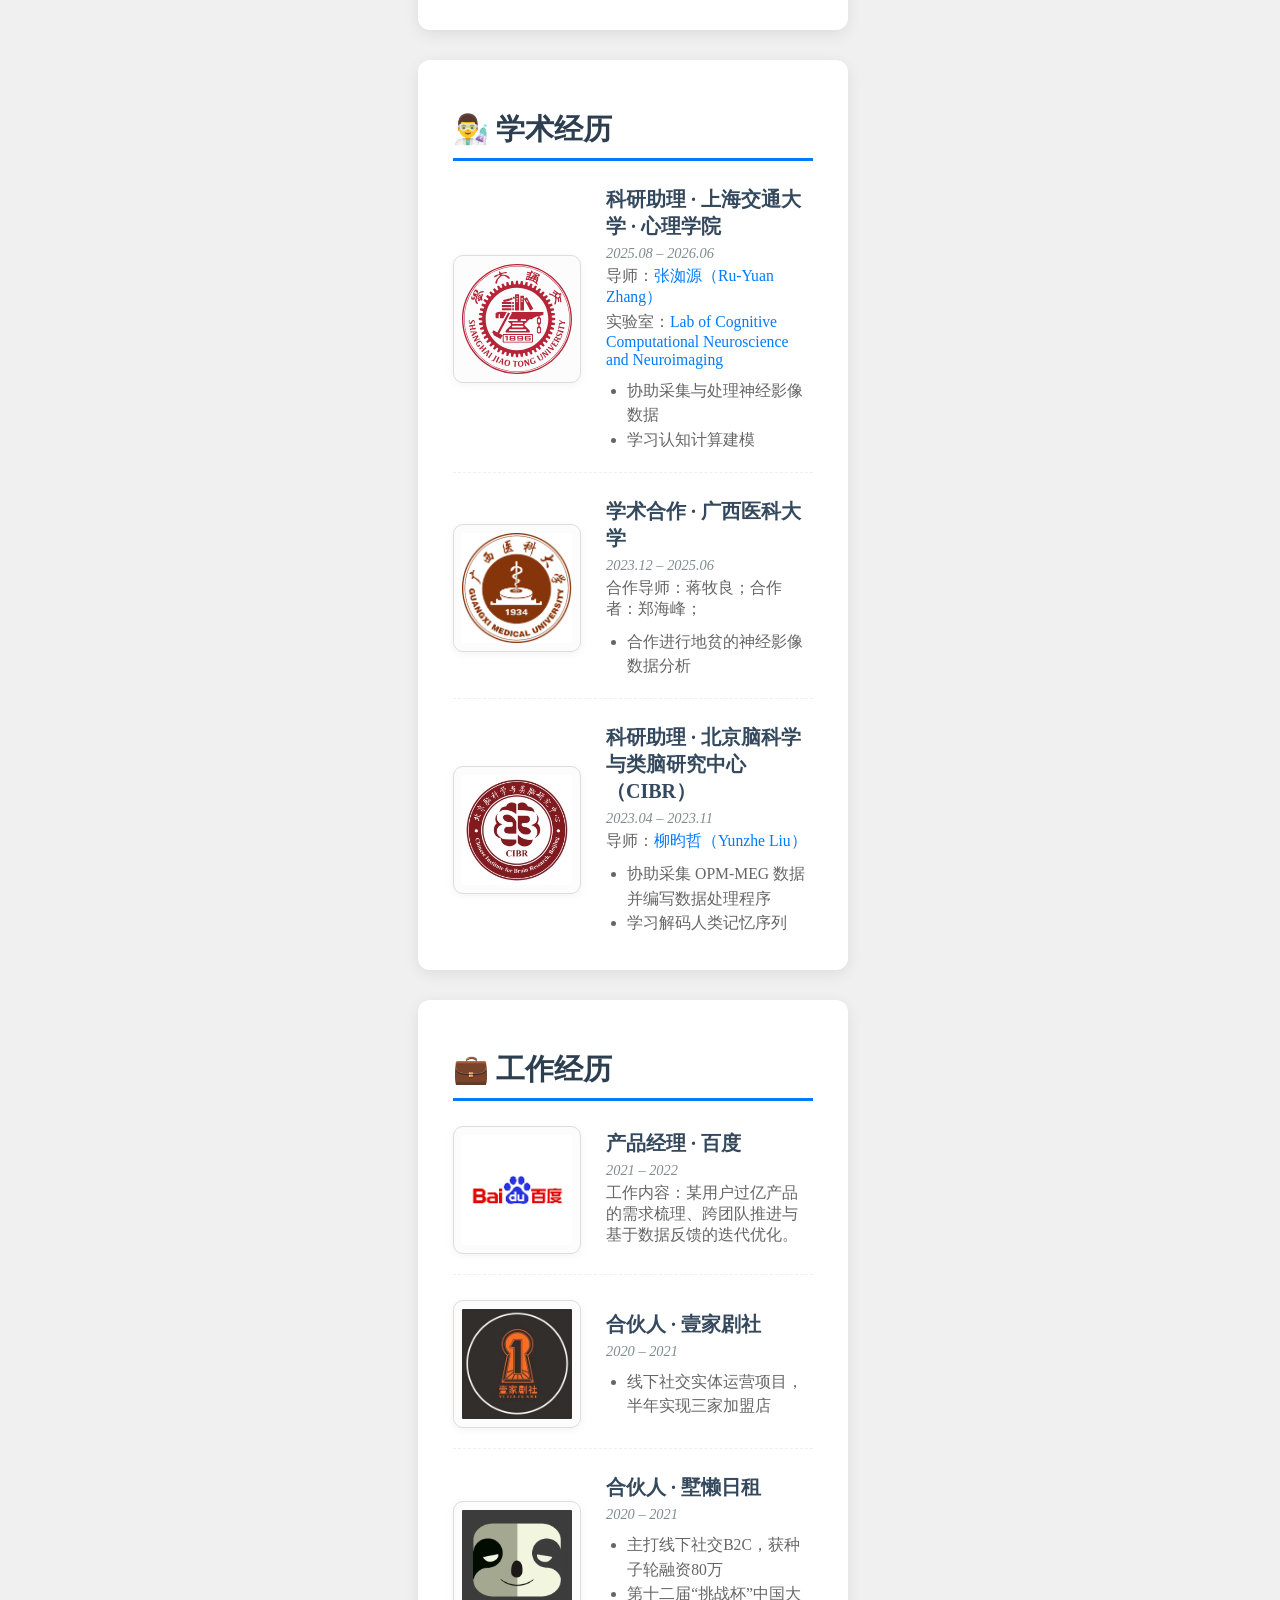
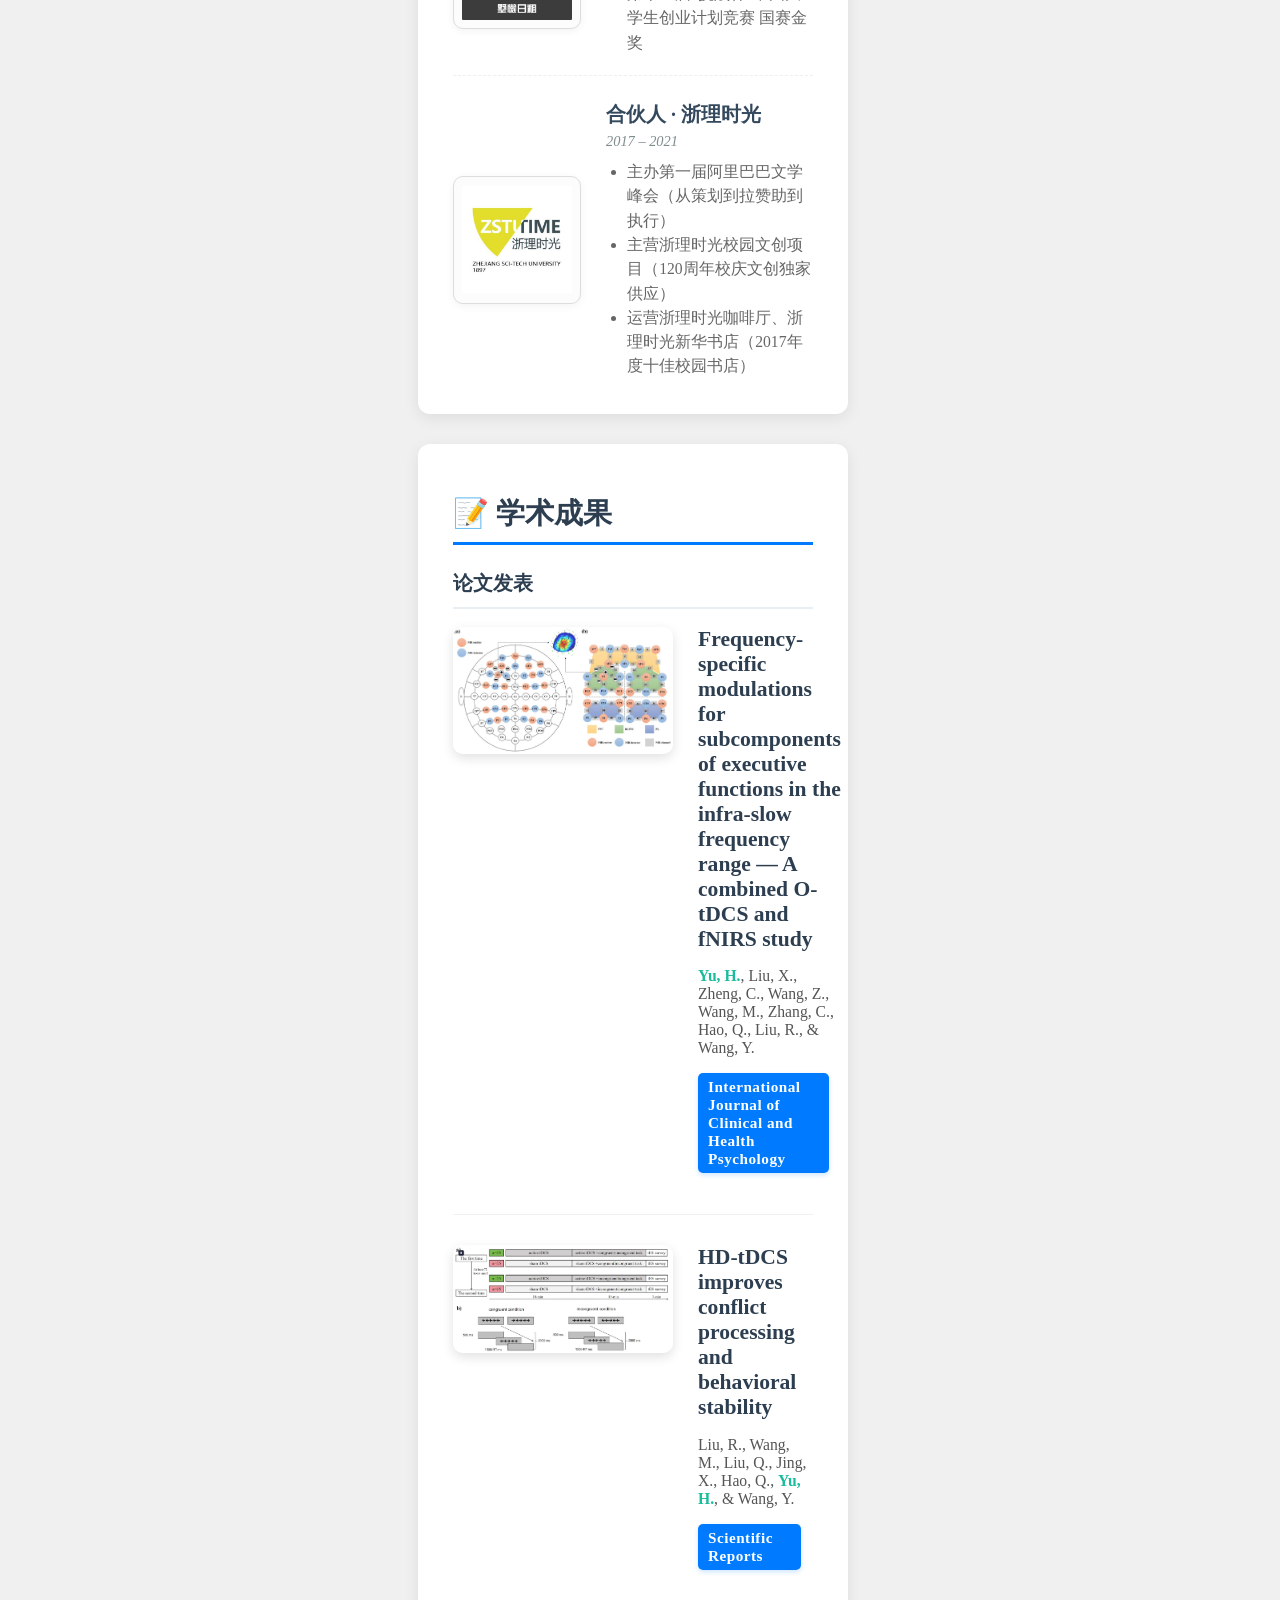
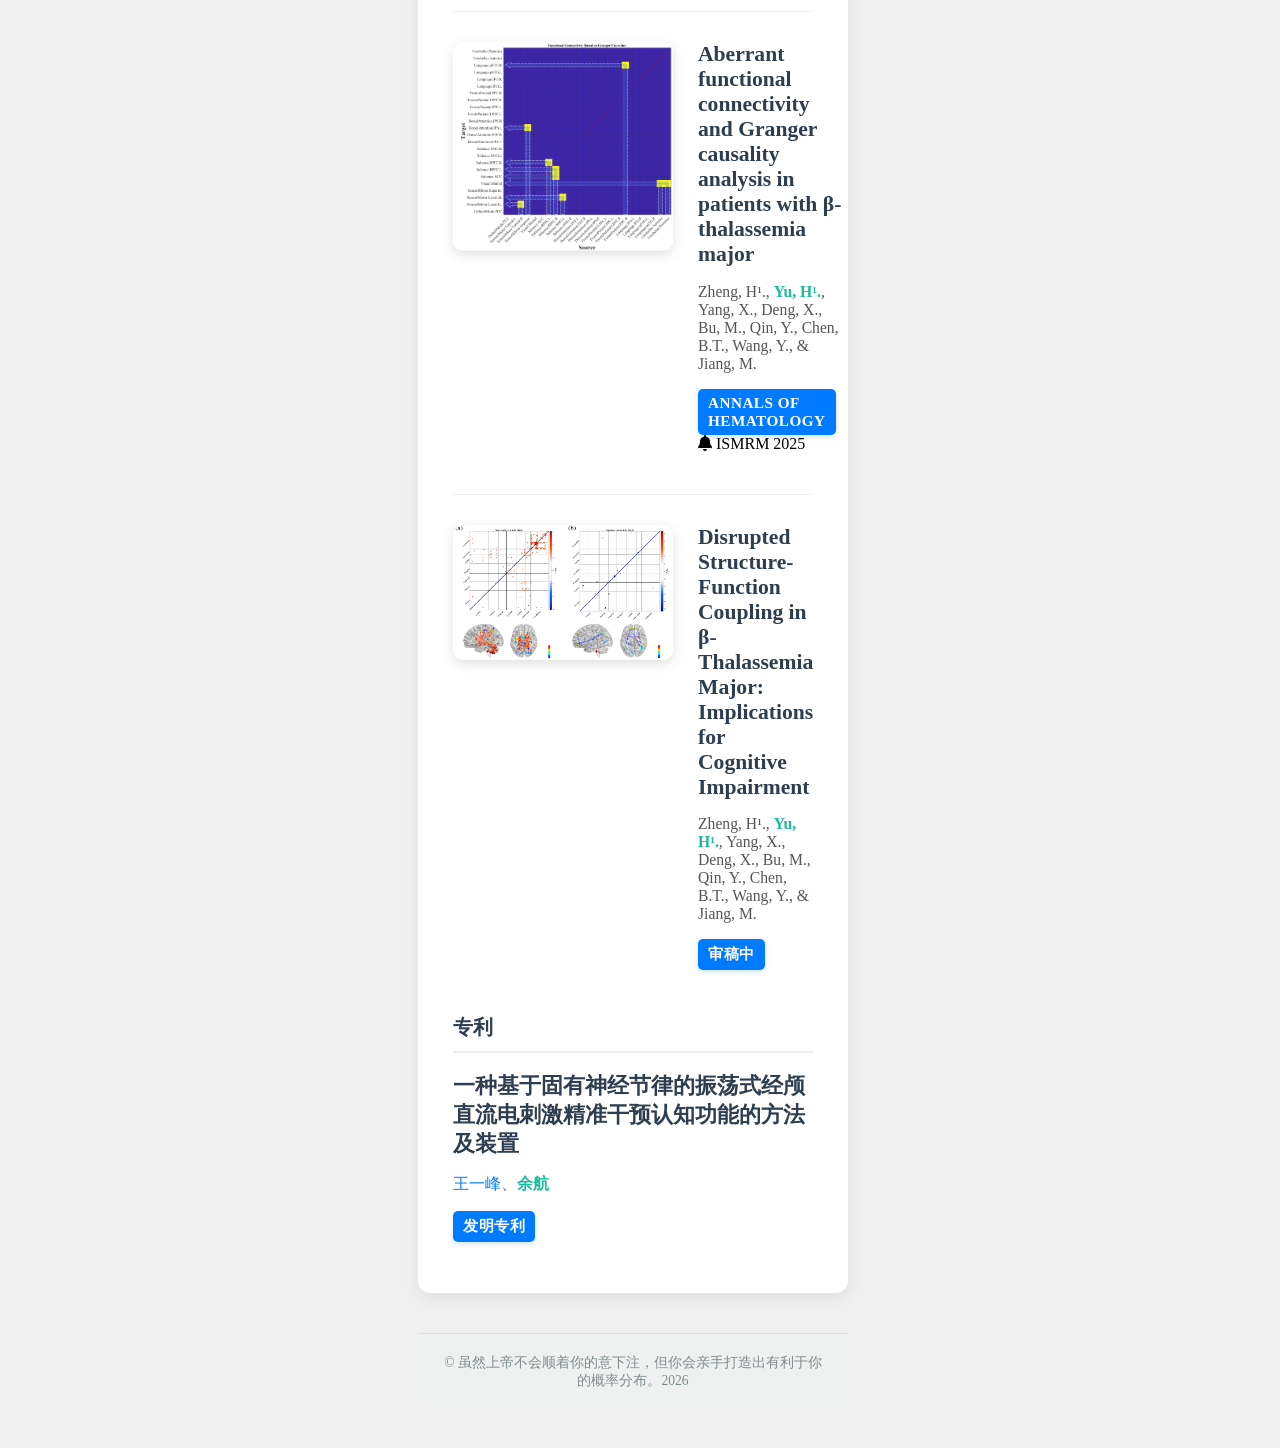
==== commit cdabd49a: "文字修改" ====
--- a/index.html
+++ b/index.html
@@ -457,7 +457,7 @@
             }
         }
     </style>
-    <link rel="stylesheet" href="mobile.css" media="(max-width: 600px) and (orientation: portrait)">
+    <link rel="stylesheet" href="mobile.css?v=20261101-footer" media="(max-width: 600px) and (orientation: portrait)">
 <link rel="stylesheet" href="sharing.css?v=20261101-2">
 </head>
 <body>
@@ -539,7 +539,7 @@
                         <li>
                             <span class="extra-edu-org">四川师范大学</span>
                             <span class="extra-edu-role">公费生</span>
-                            <span class="extra-edu-course">《剑桥-牛津大学学术写作研修项目》</span>
+                            <span class="extra-edu-course">《剑桥大学研究生拔尖创新科研培养项目》</span>
                         </li>
                         <li>
                             <span class="extra-edu-org">上海创智学院</span>
@@ -614,7 +614,7 @@
                 <div class="exp-item">
                     <img src="images/Schools/壹家剧社.jpg" alt="壹家剧社" class="exp-logo">
                     <div class="exp-details">
-                        <h3>联合创始人 · 壹家剧社</h3>
+                        <h3>合伙人 · 壹家剧社</h3>
                         <p class="time-period">2020 – 2021</p>
                         <ul style="margin: 10px 0 0 0; padding-left: 1.35em; color: #666; font-size: 0.98em; line-height: 1.55;">
                             <li>线下社交实体运营项目，半年实现三家加盟店</li>
@@ -637,7 +637,7 @@
                 <div class="exp-item">
                     <img src="images/Schools/浙理时光.jpg" alt="浙理时光" class="exp-logo">
                     <div class="exp-details">
-                        <h3>创始人 · 浙理时光</h3>
+                        <h3>合伙人 · 浙理时光</h3>
                         <p class="time-period">2017 – 2021</p>
                         <ul style="margin: 10px 0 0 0; padding-left: 1.35em; color: #666; font-size: 0.98em; line-height: 1.55;">
                             <li>主办第一届阿里巴巴文学峰会（从策划到拉赞助到执行）</li>
--- a/mobile.css
+++ b/mobile.css
@@ -11,6 +11,9 @@
     .container { padding: 14px; gap: 18px; }
     .content-columns { gap: 18px; }
     .main-content, .share-column { width: 100%; min-width: 0; }
+    /* Let the motto follow both the CV and the sharing/gallery column on phones. */
+    .main-content { display: contents; }
+    .main-content > .section-card { width: 100%; margin-bottom: 0; }
     .sidebar {
         display: grid;
         grid-template-columns: 88px minmax(0, 1fr);
@@ -77,5 +80,5 @@
     .lightbox-figure img { max-height: calc(100svh - 170px); }
     .lightbox-close, .lightbox-nav { width: 48px; height: 48px; }
     .lightbox-nav { top: auto; bottom: max(16px, env(safe-area-inset-bottom)); transform: none; }
-    .footer { margin-top: 22px; padding: 16px 10px; font-size: 11px; }
+    .footer { order: 1; width: 100%; margin-top: 4px; padding: 16px 10px; font-size: 11px; }
 }
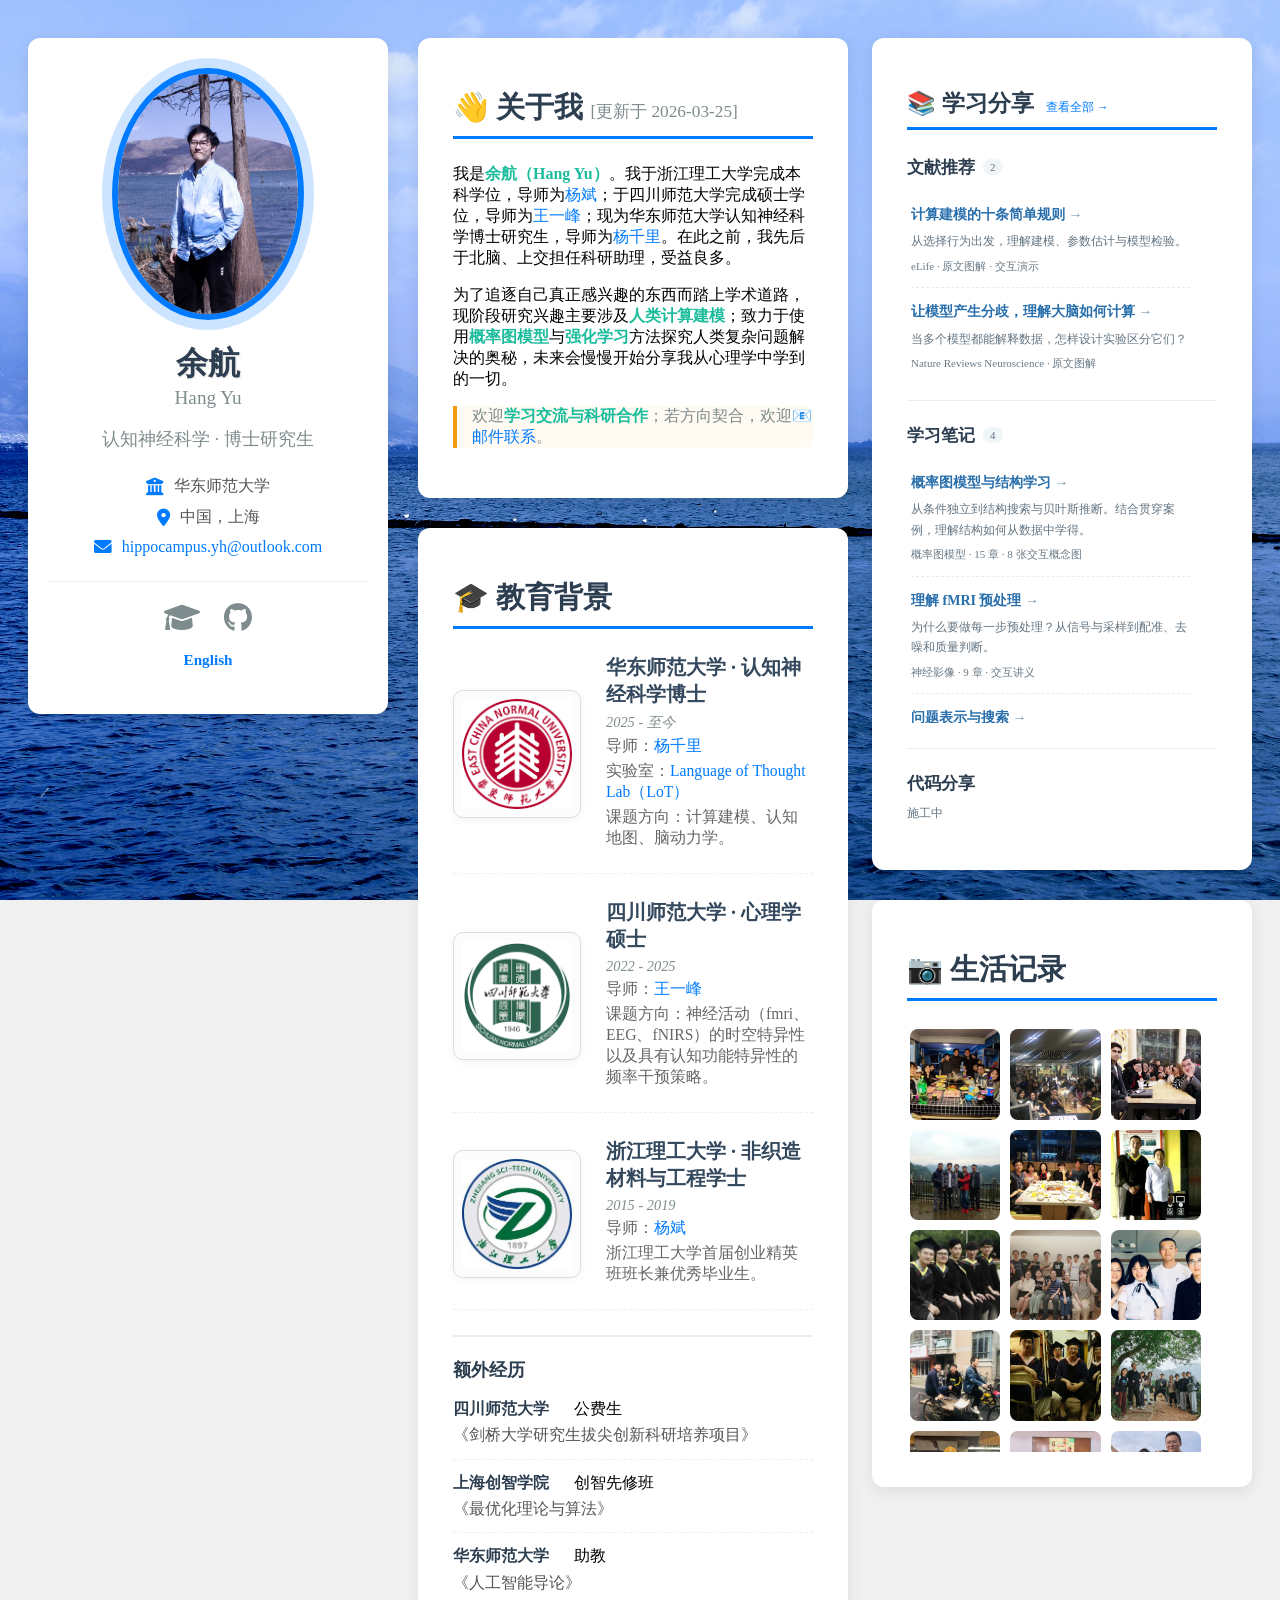
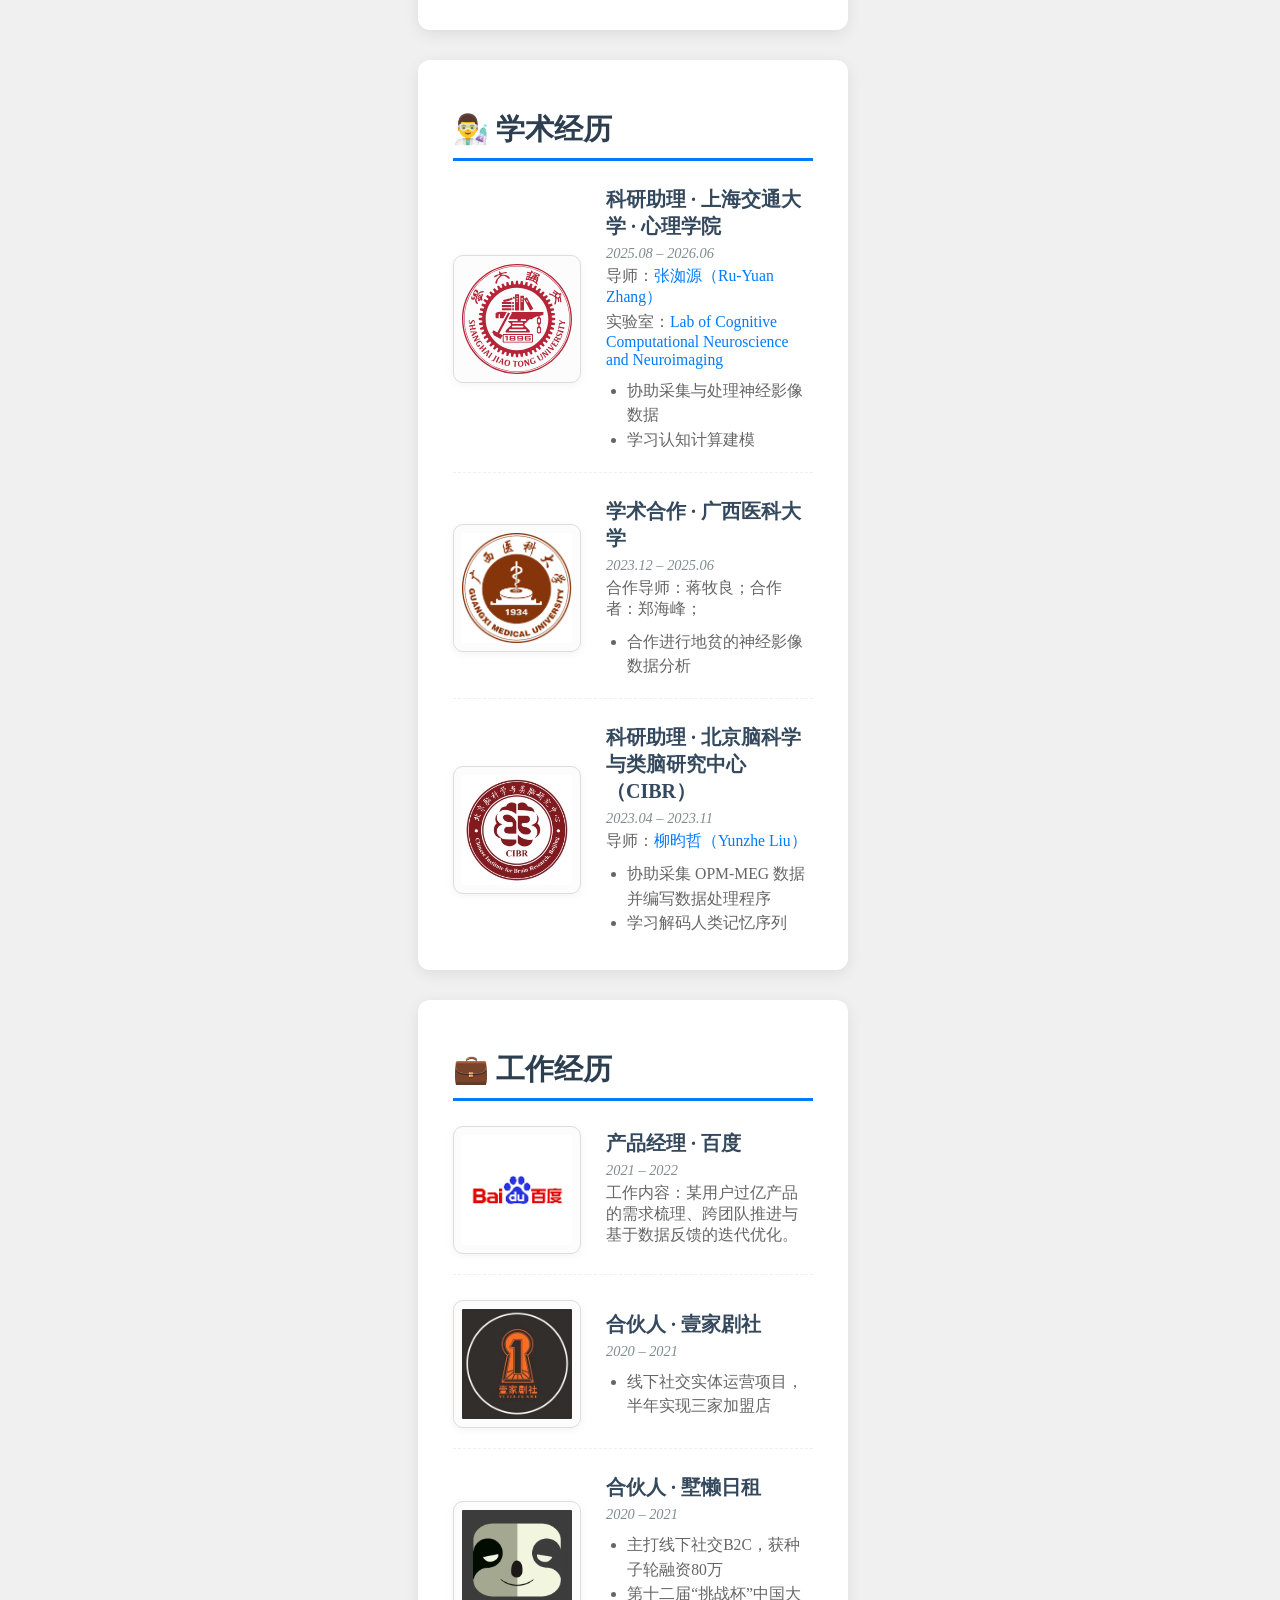
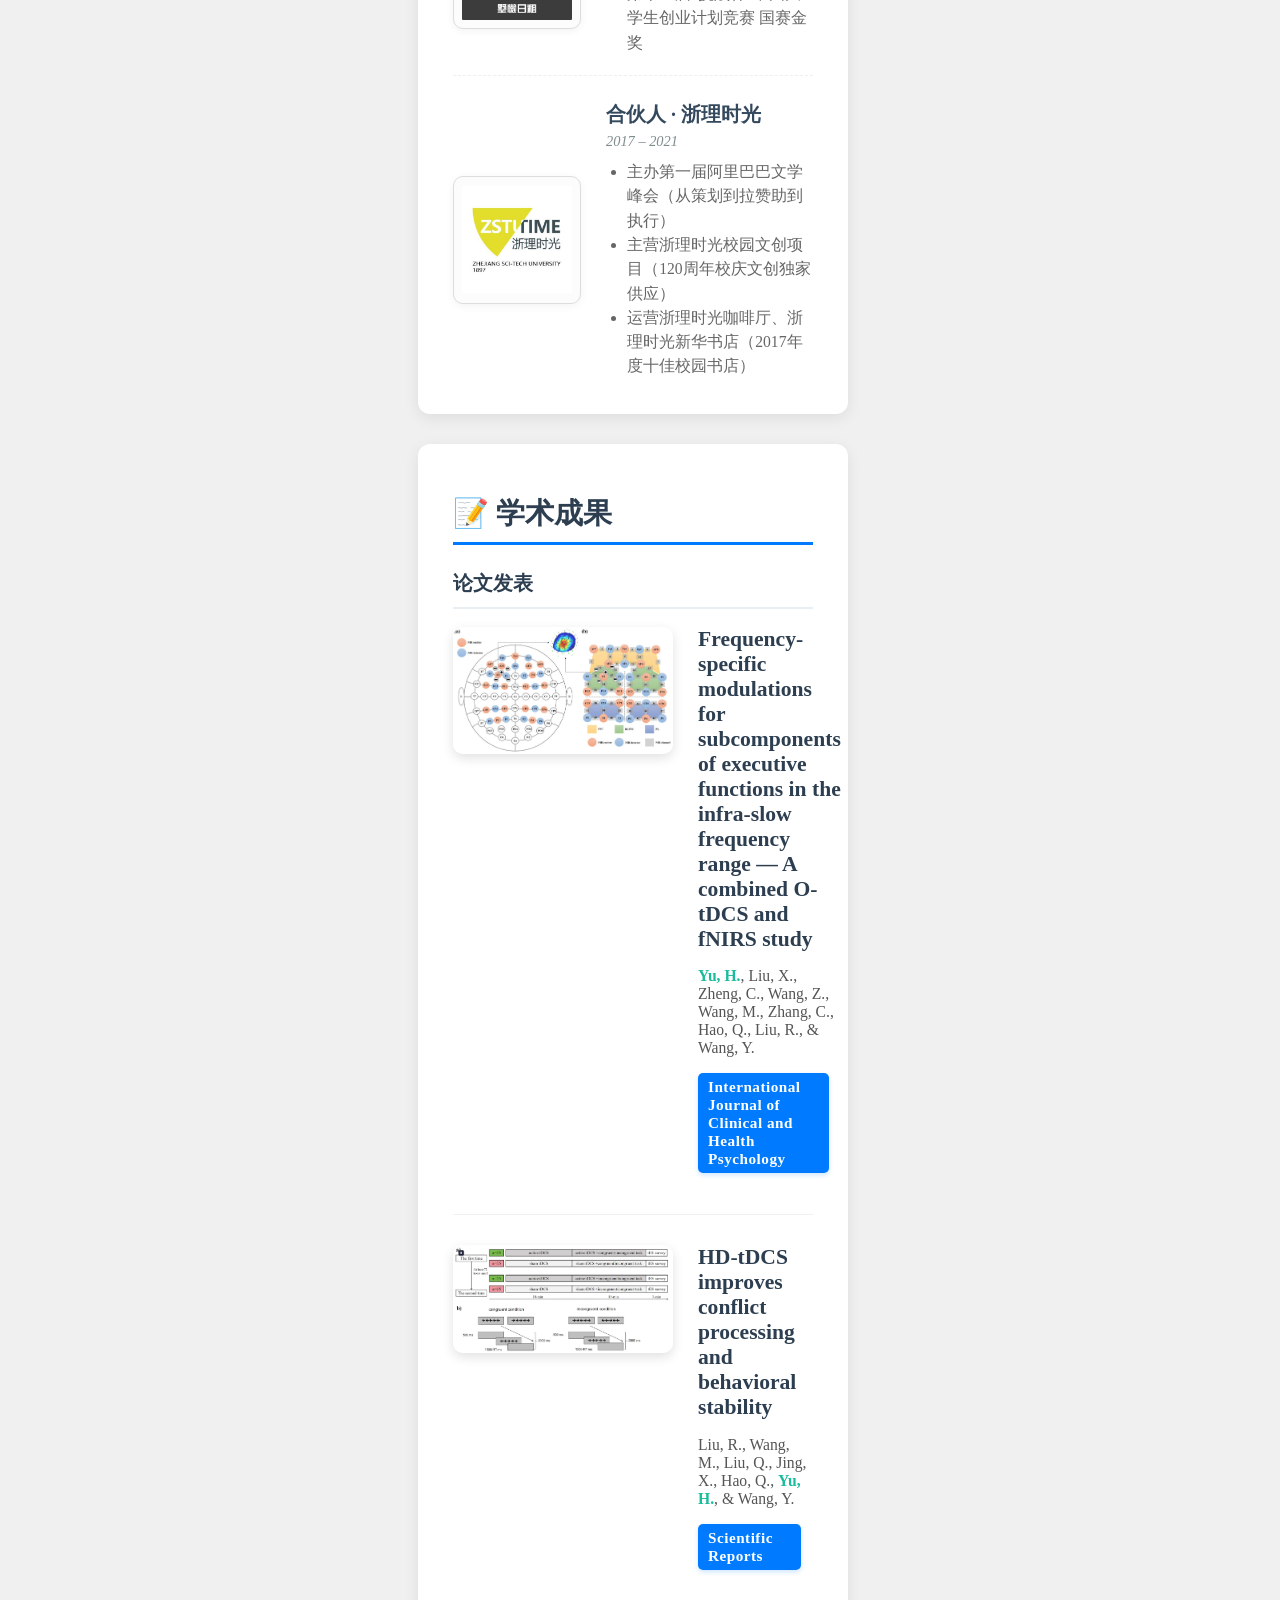
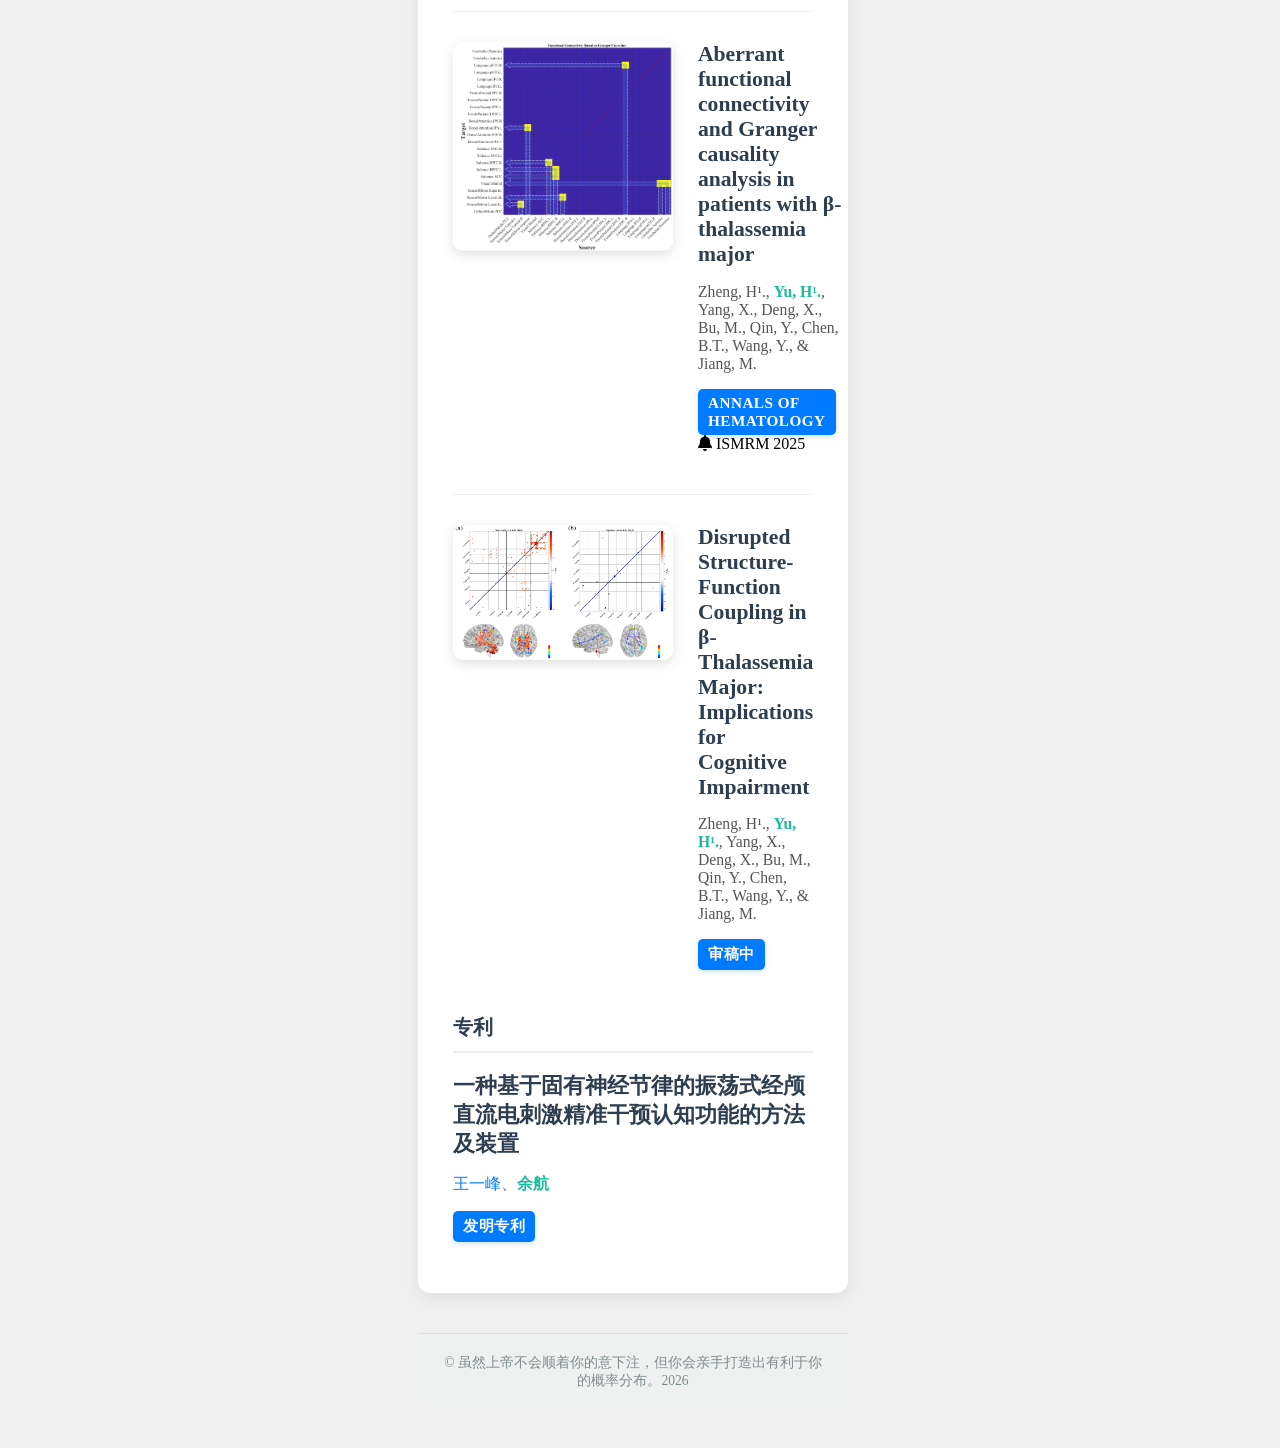
==== commit 595af83f: "更新！" ====
--- a/index.html
+++ b/index.html
@@ -735,7 +735,7 @@
         <div class="share-column">
             <div class="section-card share-card">
 <!-- SHARING:START -->
-<div class="share-heading"><h2>📚 学习分享</h2><a class="share-view-all" href="learning/index.html">查看全部 →</a></div><section class="share-section" data-category="papers"><h3 id="share-papers-title">文献推荐<span class="share-count">2</span></h3><div class="share-scroll" tabindex="0" role="region" aria-labelledby="share-papers-title"><ul class="share-list"><li><a class="share-entry" href="learning/ten-simple-rules/index.html"><span class="share-entry-title">计算建模的十条简单规则</span><span class="share-entry-summary">从选择行为出发，理解建模、参数估计与模型检验。</span><span class="share-entry-meta">eLife · 原文图解 · 交互演示</span></a></li><li><a class="share-entry" href="learning/model-disagreement/index.html"><span class="share-entry-title">让模型产生分歧，理解大脑如何计算</span><span class="share-entry-summary">当多个模型都能解释数据，怎样设计实验区分它们？</span><span class="share-entry-meta">Nature Reviews Neuroscience · 原文图解</span></a></li></ul></div></section><section class="share-section" data-category="notes"><h3 id="share-notes-title">学习笔记<span class="share-count">4</span></h3><div class="share-scroll" tabindex="0" role="region" aria-labelledby="share-notes-title"><ul class="share-list"><li><a class="share-entry" href="learning/structure-learning.html"><span class="share-entry-title">概率图模型与结构学习</span><span class="share-entry-summary">从条件独立到结构搜索与贝叶斯推断。结合贯穿案例，理解结构如何从数据中学得。</span><span class="share-entry-meta">概率图模型 · 15 章 · 8 张交互概念图</span></a></li><li><a class="share-entry" href="learning/fmri/index.html"><span class="share-entry-title">理解 fMRI 预处理</span><span class="share-entry-summary">为什么要做每一步预处理？从信号与采样到配准、去噪和质量判断。</span><span class="share-entry-meta">神经影像 · 9 章 · 交互讲义</span></a></li><li><a class="share-entry" href="learning/planning.html"><span class="share-entry-title">问题表示与搜索</span><span class="share-entry-summary">以配送任务为线索，学习状态表示、搜索、启发式、约束与对抗。</span><span class="share-entry-meta">人工智能入门 · E1 · 计算练习</span></a></li><li><a class="share-entry" href="learning/reinforcement-learning.html"><span class="share-entry-title">强化学习与决策</span><span class="share-entry-summary">接续规划问题，从回报与 Bellman 方程走向经验学习、探索和状态判断。</span><span class="share-entry-meta">人工智能入门 · E2 · 交互实验</span></a></li></ul></div></section>
+<div class="share-heading"><h2>📚 学习分享</h2><a class="share-view-all" href="learning/index.html">查看全部 →</a></div><section class="share-section" data-category="papers"><h3 id="share-papers-title">文献推荐<span class="share-count">2</span></h3><div class="share-scroll" tabindex="0" role="region" aria-labelledby="share-papers-title"><ul class="share-list"><li><a class="share-entry" href="learning/ten-simple-rules/index.html"><span class="share-entry-title">计算建模的十条简单规则</span><span class="share-entry-summary">从选择行为出发，理解建模、参数估计与模型检验。</span><span class="share-entry-meta">eLife · 原文图解 · 交互演示</span></a></li><li><a class="share-entry" href="learning/model-disagreement/index.html"><span class="share-entry-title">让模型产生分歧，理解大脑如何计算</span><span class="share-entry-summary">当多个模型都能解释数据，怎样设计实验区分它们？</span><span class="share-entry-meta">Nature Reviews Neuroscience · 原文图解</span></a></li></ul></div></section><section class="share-section" data-category="notes"><h3 id="share-notes-title">学习笔记<span class="share-count">4</span></h3><div class="share-scroll" tabindex="0" role="region" aria-labelledby="share-notes-title"><ul class="share-list"><li><a class="share-entry" href="learning/structure-learning.html"><span class="share-entry-title">概率图模型与结构学习</span><span class="share-entry-summary">从条件独立到结构搜索与贝叶斯推断。结合贯穿案例，理解结构如何从数据中学得。</span><span class="share-entry-meta">概率图模型 · 15 章 · 8 张交互概念图</span></a></li><li><a class="share-entry" href="learning/fmri/index.html"><span class="share-entry-title">理解 fMRI 预处理</span><span class="share-entry-summary">为什么要做每一步预处理？从信号与采样到配准、去噪和质量判断。</span><span class="share-entry-meta">神经影像 · 9 章 · 交互讲义</span></a></li><li><a class="share-entry" href="learning/planning.html"><span class="share-entry-title">问题表示与搜索</span><span class="share-entry-summary">以配送任务为线索，学习状态表示、搜索、启发式、约束与对抗。</span><span class="share-entry-meta">人工智能入门 · E1 · 计算练习</span></a></li><li><a class="share-entry" href="learning/reinforcement-learning.html"><span class="share-entry-title">强化学习与决策</span><span class="share-entry-summary">接续规划问题，从回报与 Bellman 方程走向经验学习、探索和状态判断。</span><span class="share-entry-meta">人工智能入门 · E2 · 交互实验</span></a></li></ul></div></section><section class="share-section" data-category="code"><h3 id="share-code-title">代码分享</h3><p class="share-entry-summary">施工中</p></section>
 <!-- SHARING:END -->
             </div>
             <div class="section-card photo-card" id="photo-wall">
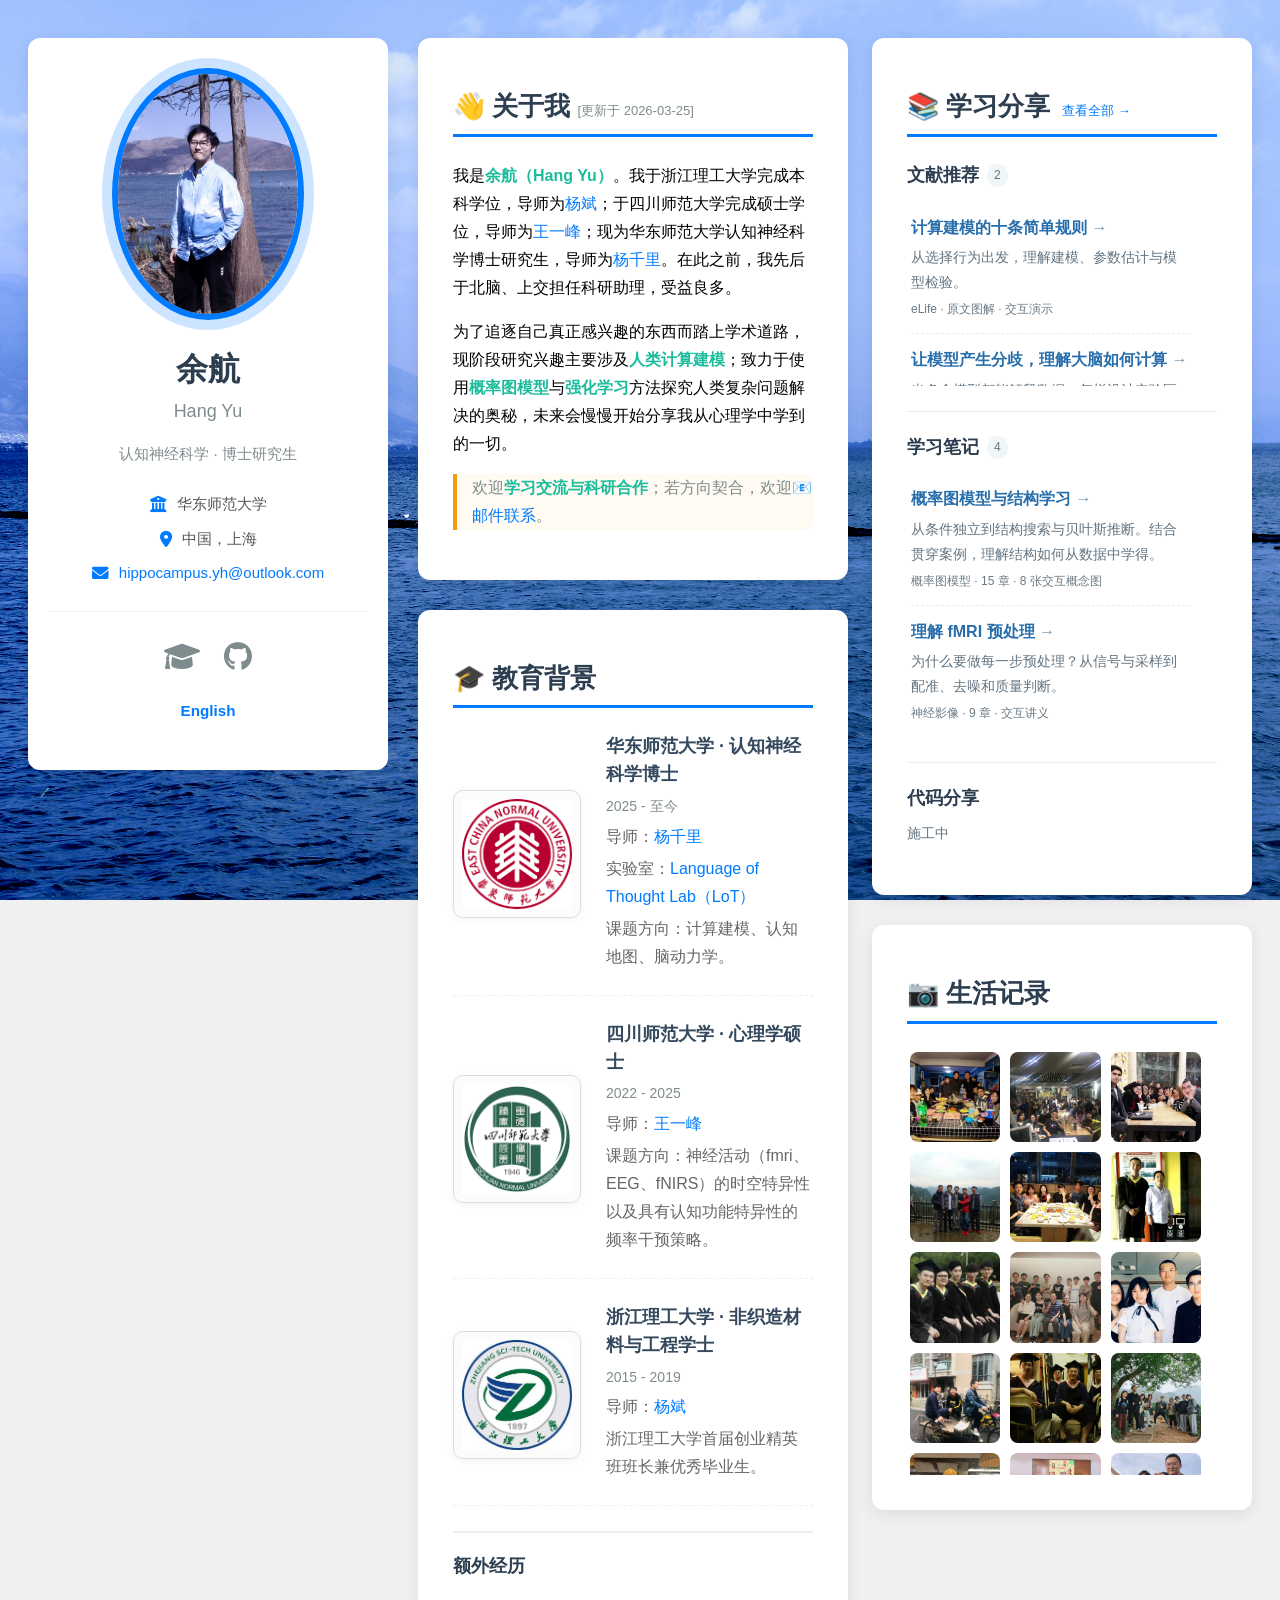
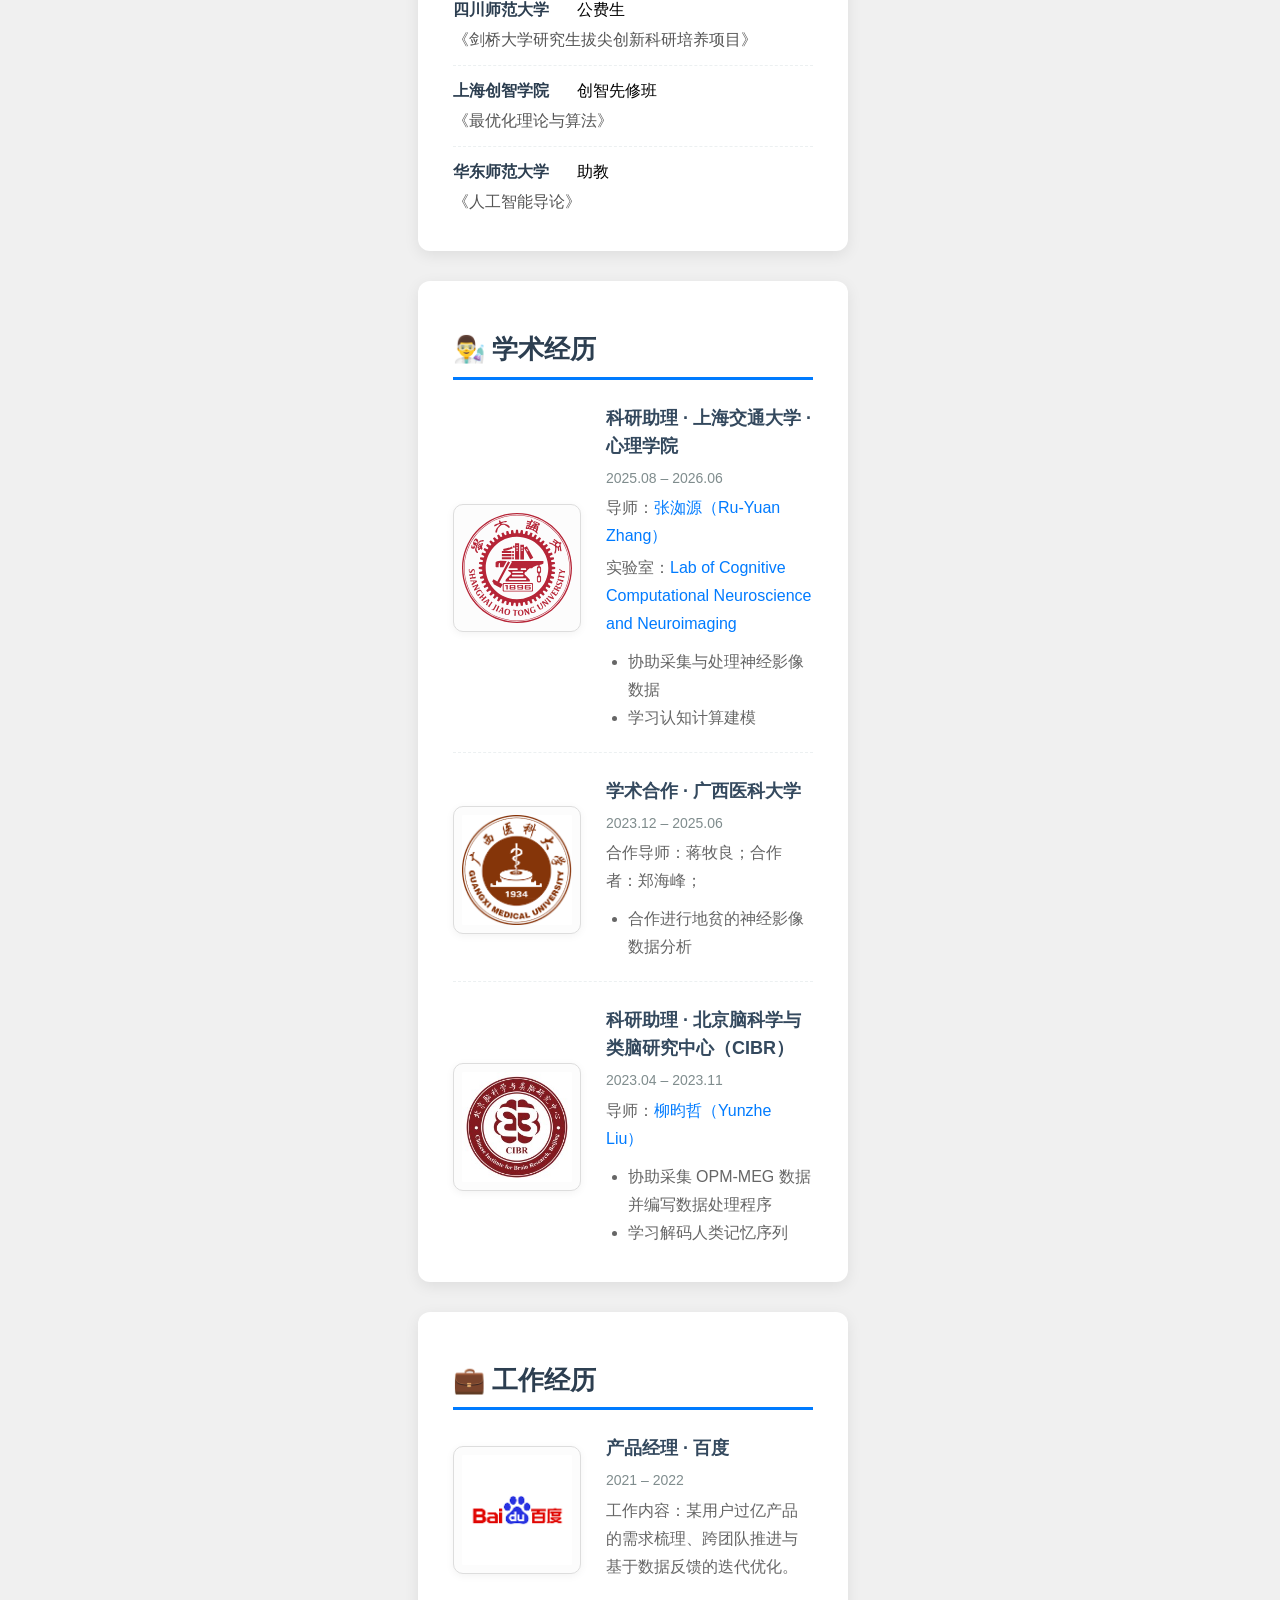
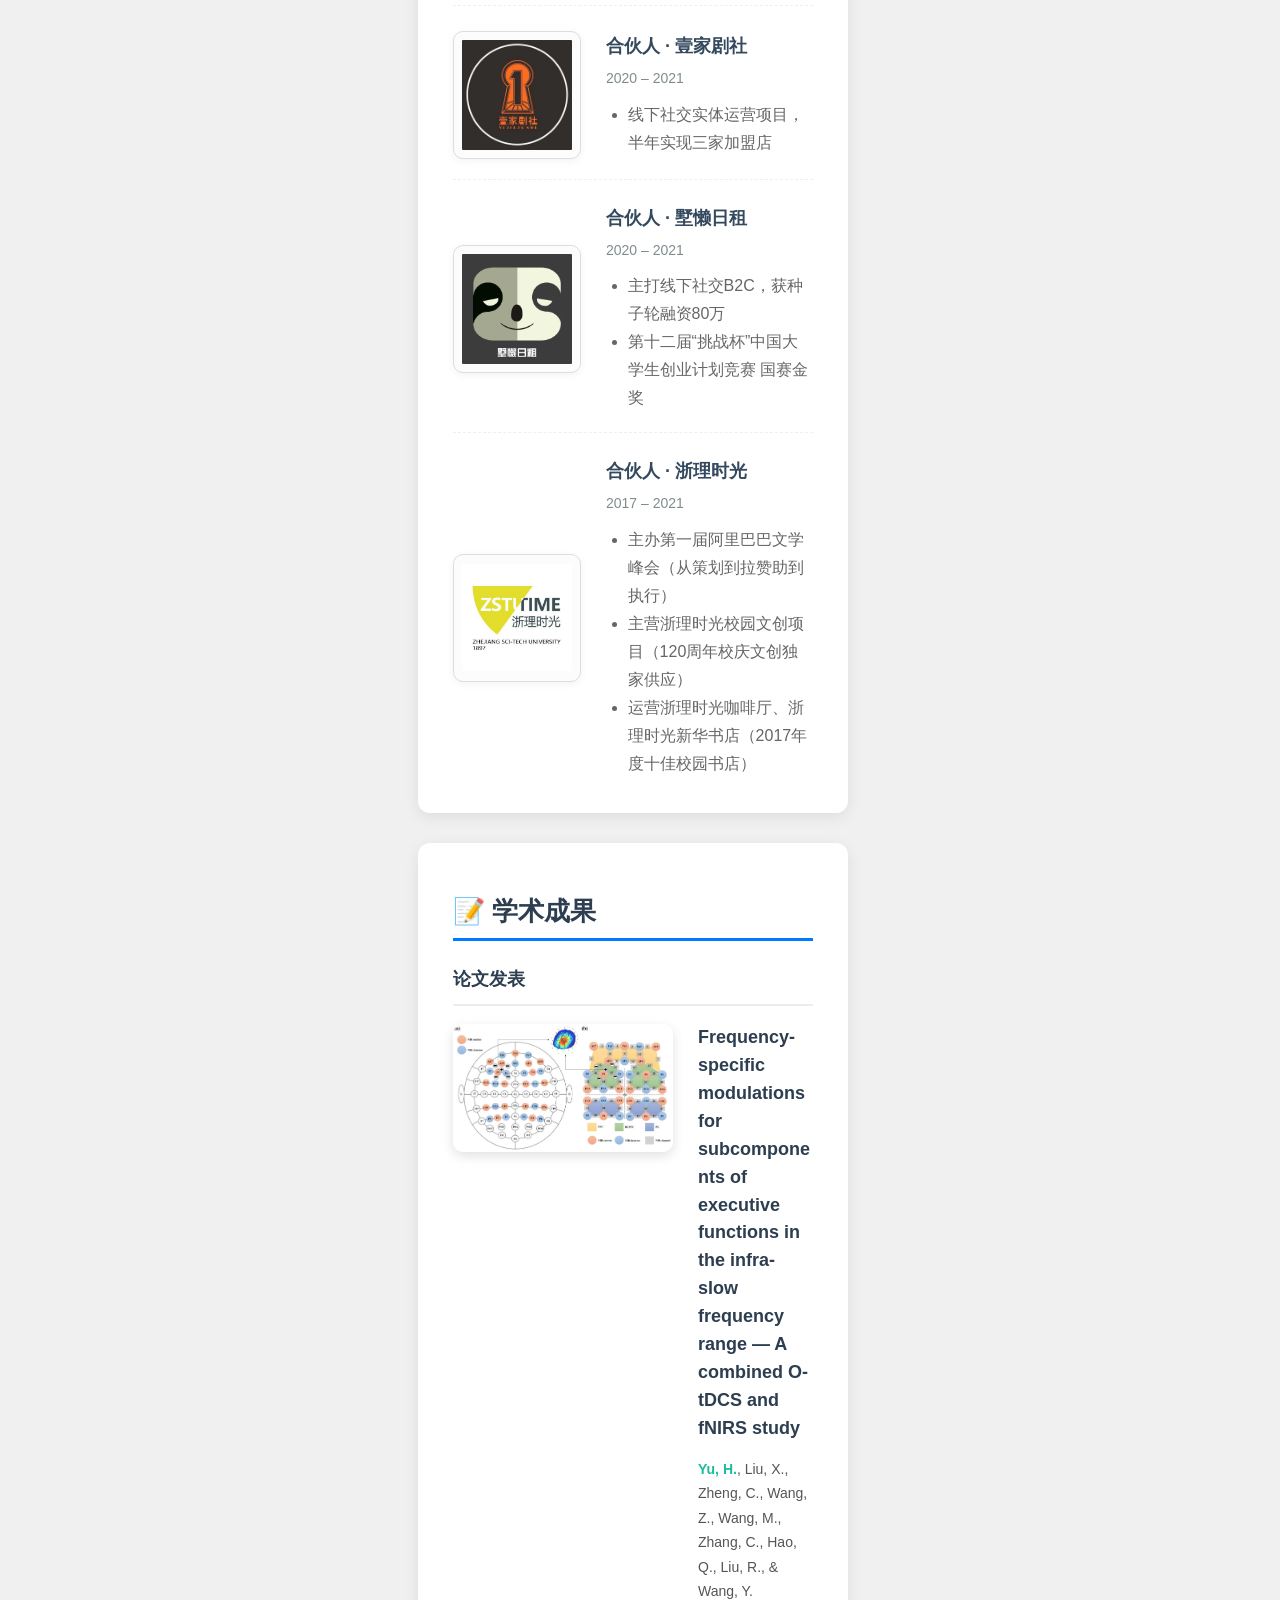
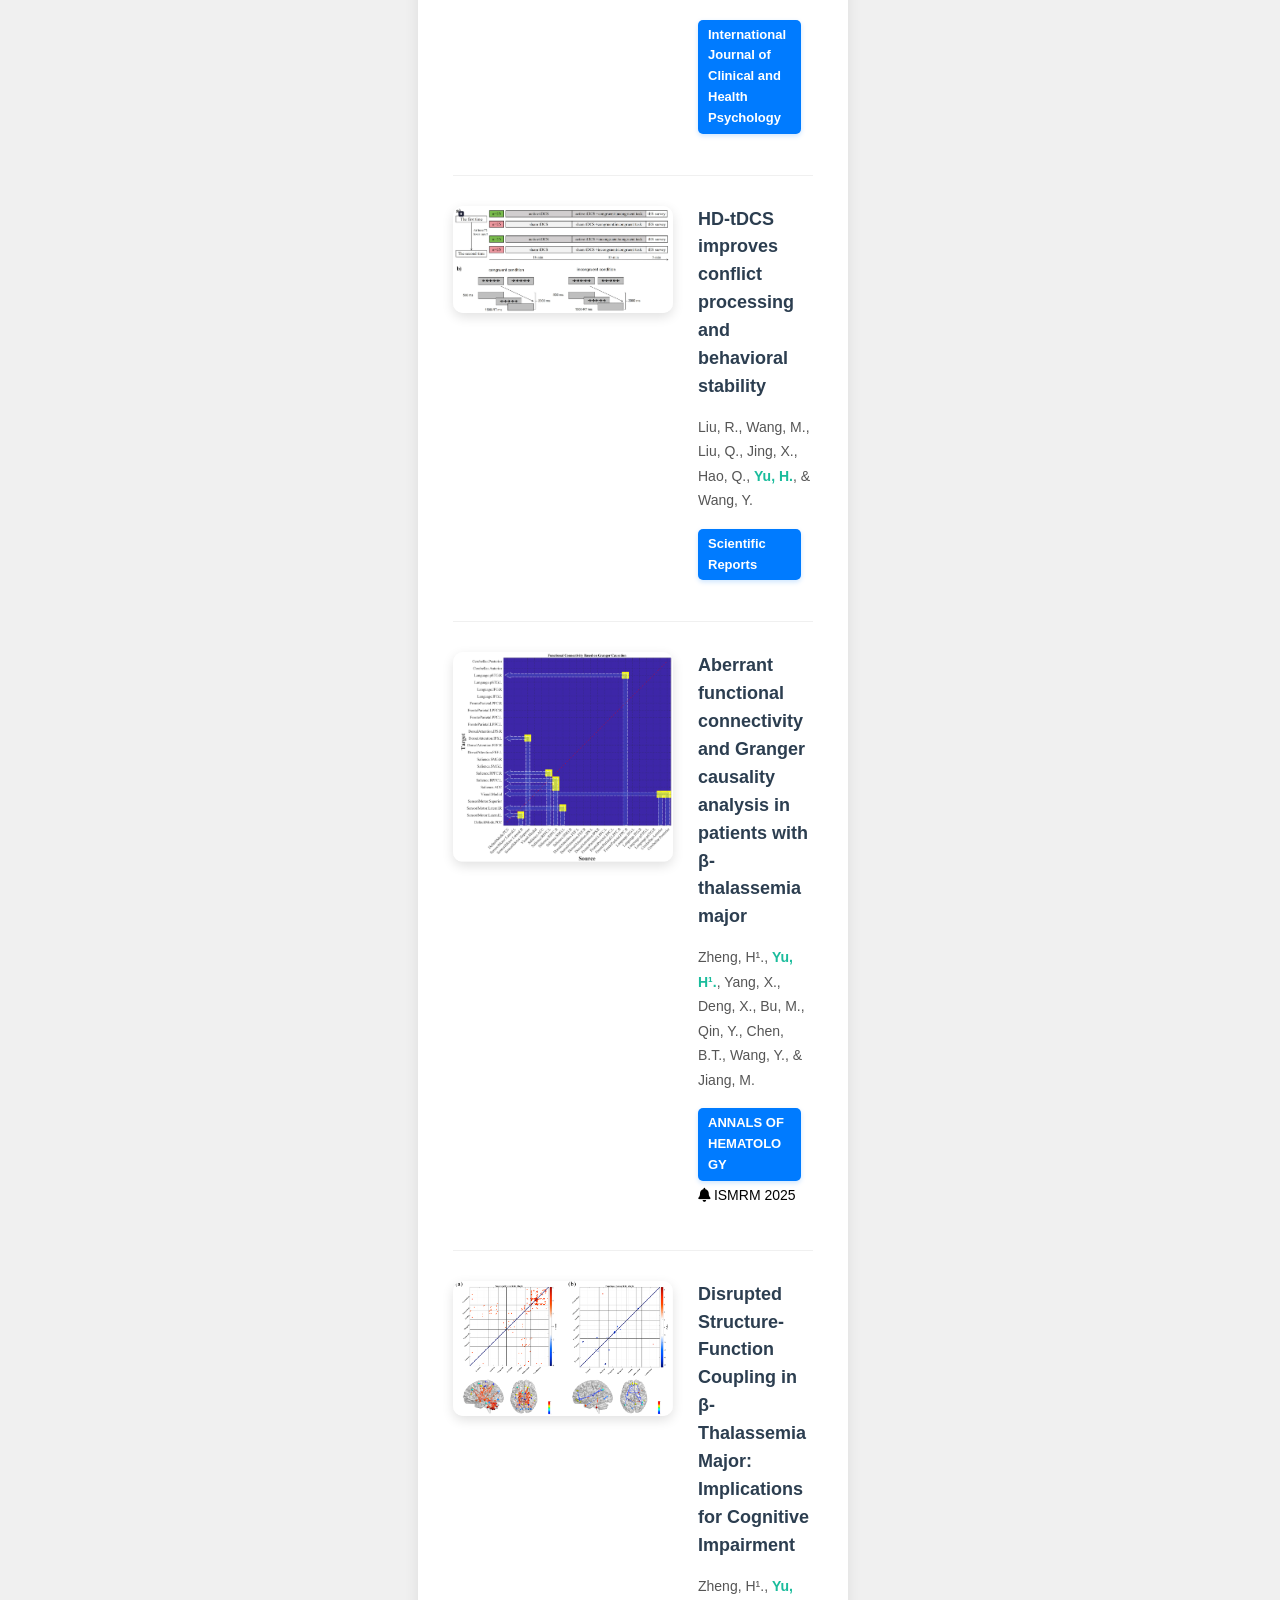
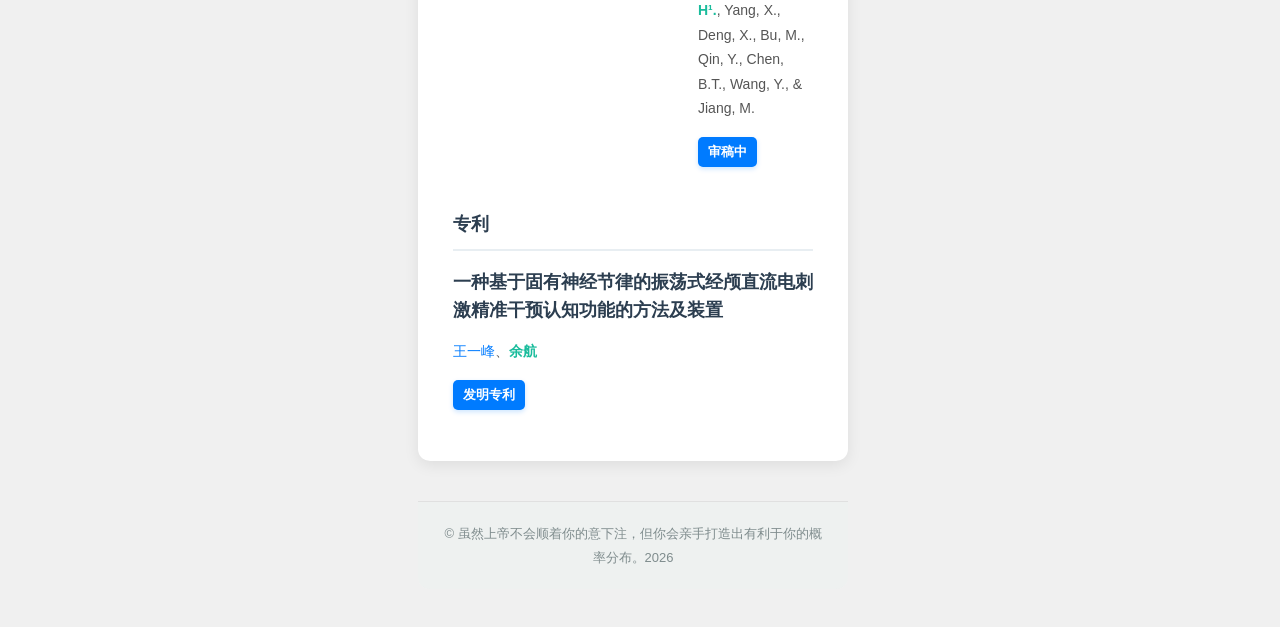
==== commit 81bb05a4: "优化字体字号" ====
--- a/index.html
+++ b/index.html
@@ -4,7 +4,6 @@
     <meta charset="UTF-8">
     <meta name="viewport" content="width=device-width, initial-scale=1.0">
     <title>余航 · 个人主页</title>
-    <link href="https://fonts.googleapis.com/css2?family=Roboto:wght@300;400;700&family=Noto+Sans+SC:wght@400;700&display=swap" rel="stylesheet">
     <link rel="stylesheet" href="https://cdnjs.cloudflare.com/ajax/libs/font-awesome/6.0.0-beta3/css/all.min.css">
     
     <style>
@@ -291,7 +290,7 @@
         .extra-edu { margin-top: 8px; padding-top: 4px; border-top: 2px solid #e8eef2; }
         .extra-edu > h3 { font-size: 1.15em; margin: 16px 0 4px; }
         .extra-edu-list { list-style: none; margin: 0; padding: 0; }
-        .extra-edu-list li { display: flex; flex-wrap: wrap; align-items: baseline; column-gap: 18px; row-gap: 2px; padding: 11px 0; border-bottom: 1px dashed #ecf0f1; font-size: 0.98em; line-height: 1.55; color: #555; }
+        .extra-edu-list li { display: flex; flex-wrap: wrap; align-items: baseline; column-gap: 18px; row-gap: 2px; padding: 11px 0; border-bottom: 1px dashed #ecf0f1; color: #555; }
         .extra-edu-list li:last-child { border-bottom: none; padding-bottom: 0; }
         .extra-edu-org { min-width: 6.6em; font-weight: 700; color: #2c3e50; }
         .extra-edu-role { min-width: 5.6em; font-weight: 400; color: #000; }
@@ -459,6 +458,7 @@
     </style>
     <link rel="stylesheet" href="mobile.css?v=20261101-footer" media="(max-width: 600px) and (orientation: portrait)">
 <link rel="stylesheet" href="sharing.css?v=20261101-2">
+<link rel="stylesheet" href="typography.css?v=20261103-1">
 </head>
 <body>
 
@@ -489,7 +489,7 @@
         <div class="main-content">
 
             <div class="section-card">
-                <h2>👋 关于我 <span style="font-size: 0.6em; color: #7f8c8d; font-weight: normal;">[更新于 2026-03-25]</span></h2>
+                <h2>👋 关于我 <span class="section-updated">[更新于 2026-03-25]</span></h2>
                 <p>我是<strong>余航（Hang Yu）</strong>。我于浙江理工大学完成本科学位，导师为<a href="https://yjsxt.zstu.edu.cn/open/dsfc/search/F56F7CC7AD773059E0530100007F4C41" target="_blank" rel="noopener noreferrer">杨斌</a>；于四川师范大学完成硕士学位，导师为<a href="https://ibps.sicnu.edu.cn/p/16/?StId=st_app_news_i_x638514610151893184" target="_blank" rel="noopener noreferrer">王一峰</a>；现为华东师范大学认知神经科学博士研究生，导师为<a href="https://faculty.ecnu.edu.cn/_s9/yql2/main.psp" target="_blank" rel="noopener noreferrer">杨千里</a>。在此之前，我先后于北脑、上交担任科研助理，受益良多。</p>
 
                 <p>为了追逐自己真正感兴趣的东西而踏上学术道路，现阶段研究兴趣主要涉及<strong>人类计算建模</strong>；致力于使用<strong>概率图模型</strong>与<strong>强化学习</strong>方法探究人类复杂问题解决的奥秘，未来会慢慢开始分享我从心理学中学到的一切。</p>
@@ -565,7 +565,7 @@
                         <p class="time-period">2025.08 – 2026.06</p>
                         <p>导师：<a href="https://www.psy.pku.edu.cn/szdw/qzjy/jsyjy/zhry/index.htm" target="_blank" rel="noopener noreferrer">张洳源（Ru-Yuan Zhang）</a></p>
                         <p>实验室：<a href="https://ruyuanzhang.github.io/people.html" target="_blank" rel="noopener noreferrer">Lab of Cognitive Computational Neuroscience and Neuroimaging</a></p>
-                        <ul style="margin: 10px 0 0 0; padding-left: 1.35em; color: #666; font-size: 0.98em; line-height: 1.55;">
+                        <ul style="margin: 10px 0 0 0; padding-left: 1.35em; color: #666;">
                             <li>协助采集与处理神经影像数据</li>
                             <li>学习认知计算建模</li>
                         </ul>
@@ -578,7 +578,7 @@
                         <h3>学术合作 · 广西医科大学</h3>
                         <p class="time-period">2023.12 – 2025.06</p>
                         <p>合作导师：蒋牧良；合作者：郑海峰；</p>
-                        <ul style="margin: 10px 0 0 0; padding-left: 1.35em; color: #666; font-size: 0.98em; line-height: 1.55;">
+                        <ul style="margin: 10px 0 0 0; padding-left: 1.35em; color: #666;">
                             <li>合作进行地贫的神经影像数据分析</li>
                         </ul>
                     </div>
@@ -590,7 +590,7 @@
                         <h3>科研助理 · 北京脑科学与类脑研究中心（CIBR）</h3>
                         <p class="time-period">2023.04 – 2023.11</p>
                         <p>导师：<a href="https://brain.bnu.edu.cn/kytd/jsyjy/Ljs/18e25c12984e48eb966932924b9b76c7.htm" target="_blank" rel="noopener noreferrer">柳昀哲（Yunzhe Liu）</a></p>
-                        <ul style="margin: 10px 0 0 0; padding-left: 1.35em; color: #666; font-size: 0.98em; line-height: 1.55;">
+                        <ul style="margin: 10px 0 0 0; padding-left: 1.35em; color: #666;">
                             <li>协助采集 OPM-MEG 数据并编写数据处理程序</li>
                             <li>学习解码人类记忆序列</li>
                         </ul>
@@ -616,7 +616,7 @@
                     <div class="exp-details">
                         <h3>合伙人 · 壹家剧社</h3>
                         <p class="time-period">2020 – 2021</p>
-                        <ul style="margin: 10px 0 0 0; padding-left: 1.35em; color: #666; font-size: 0.98em; line-height: 1.55;">
+                        <ul style="margin: 10px 0 0 0; padding-left: 1.35em; color: #666;">
                             <li>线下社交实体运营项目，半年实现三家加盟店</li>
                         </ul>
                     </div>
@@ -627,7 +627,7 @@
                     <div class="exp-details">
                         <h3>合伙人 · 墅懒日租</h3>
                         <p class="time-period">2020 – 2021</p>
-                        <ul style="margin: 10px 0 0 0; padding-left: 1.35em; color: #666; font-size: 0.98em; line-height: 1.55;">
+                        <ul style="margin: 10px 0 0 0; padding-left: 1.35em; color: #666;">
                             <li>主打线下社交B2C，获种子轮融资80万</li>
                             <li>第十二届“挑战杯”中国大学生创业计划竞赛 国赛金奖</li>
                         </ul>
@@ -639,7 +639,7 @@
                     <div class="exp-details">
                         <h3>合伙人 · 浙理时光</h3>
                         <p class="time-period">2017 – 2021</p>
-                        <ul style="margin: 10px 0 0 0; padding-left: 1.35em; color: #666; font-size: 0.98em; line-height: 1.55;">
+                        <ul style="margin: 10px 0 0 0; padding-left: 1.35em; color: #666;">
                             <li>主办第一届阿里巴巴文学峰会（从策划到拉赞助到执行）</li>
                             <li>主营浙理时光校园文创项目（120周年校庆文创独家供应）</li>
                             <li>运营浙理时光咖啡厅、浙理时光新华书店（2017年度十佳校园书店）</li>
--- a/typography.css
+++ b/typography.css
@@ -0,0 +1,66 @@
+/* Shared homepage type scale; keep the existing column and card layout. */
+:root {
+    --cv-body: 16px;
+    --cv-section: 26px;
+    --cv-title: 18px;
+    --cv-small: 14px;
+}
+body {
+    font-family: -apple-system, BlinkMacSystemFont, "Segoe UI", "PingFang SC", "Microsoft YaHei", "Noto Sans SC", Arial, sans-serif;
+    font-size: var(--cv-body);
+    line-height: 1.75;
+}
+h1, h2, h3 { line-height: 1.45; }
+.section-card h2, .share-heading h2 { font-size: var(--cv-section); }
+.section-updated { font-size: 13px; color: #7f8c8d; font-weight: 400; }
+.sidebar-name-en { font-size: 32px; line-height: 1.3; text-shadow: none; }
+.sidebar-name-cn { font-size: 18px; }
+.sidebar-title, .sidebar-info p { font-size: 15px; line-height: 1.65; }
+.sidebar-info a { overflow-wrap: anywhere; min-width: 0; }
+.exp-details h3, .pub-details h3,
+.extra-edu > h3, .works-subsection > h3, .share-section h3 {
+    font-size: var(--cv-title);
+    line-height: 1.55;
+    font-weight: 600;
+}
+.exp-details p, .exp-details ul, .extra-edu-list li {
+    font-size: var(--cv-body);
+    line-height: 1.75;
+}
+.exp-details .time-period {
+    font-size: var(--cv-small);
+    font-style: normal;
+    font-variant-numeric: tabular-nums;
+}
+.pub-details { min-width: 0; overflow-wrap: anywhere; }
+.pub-details .authors, .pub-links { font-size: var(--cv-small); line-height: 1.75; }
+.pub-details .venue { font-size: 13px; line-height: 1.6; letter-spacing: 0; }
+.share-entry-title { font-size: 16px; line-height: 1.6; }
+.share-entry-summary, .share-caption { font-size: 14px; line-height: 1.75; }
+.share-entry-meta { font-size: 12px; line-height: 1.65; }
+.share-count { font-size: 12px; }
+.share-view-all { font-size: 13px; }
+.footer { font-size: 13px; line-height: 1.8; }
+
+@media (max-width: 1199px) {
+    :root { --cv-section: 23px; }
+    .share-heading h2 { font-size: 21px; }
+}
+@media (max-width: 992px) {
+    /* Include profile padding in its full-width tablet layout. */
+    .sidebar { box-sizing: border-box; }
+}
+@media (max-width: 600px) and (orientation: portrait) {
+    :root { --cv-body: 15px; --cv-section: 21px; --cv-title: 16px; --cv-small: 13px; }
+    .sidebar-name-en { font-size: 27px; }
+    .sidebar-name-cn { font-size: 15px; }
+    .sidebar-title, .sidebar-info p { font-size: 14px; }
+    /* Override the earlier compact mobile text rules, including inline lists. */
+    .exp-details p, .exp-details ul { font-size: 14px !important; }
+    .exp-details .time-period { font-size: 13px !important; }
+    .extra-edu-list li { font-size: 14px; }
+    .pub-details .authors { font-size: 13px; }
+    .pub-details .venue { font-size: 12px !important; }
+    .share-entry-title { font-size: 16px; }
+    .footer { font-size: 12px; }
+}
